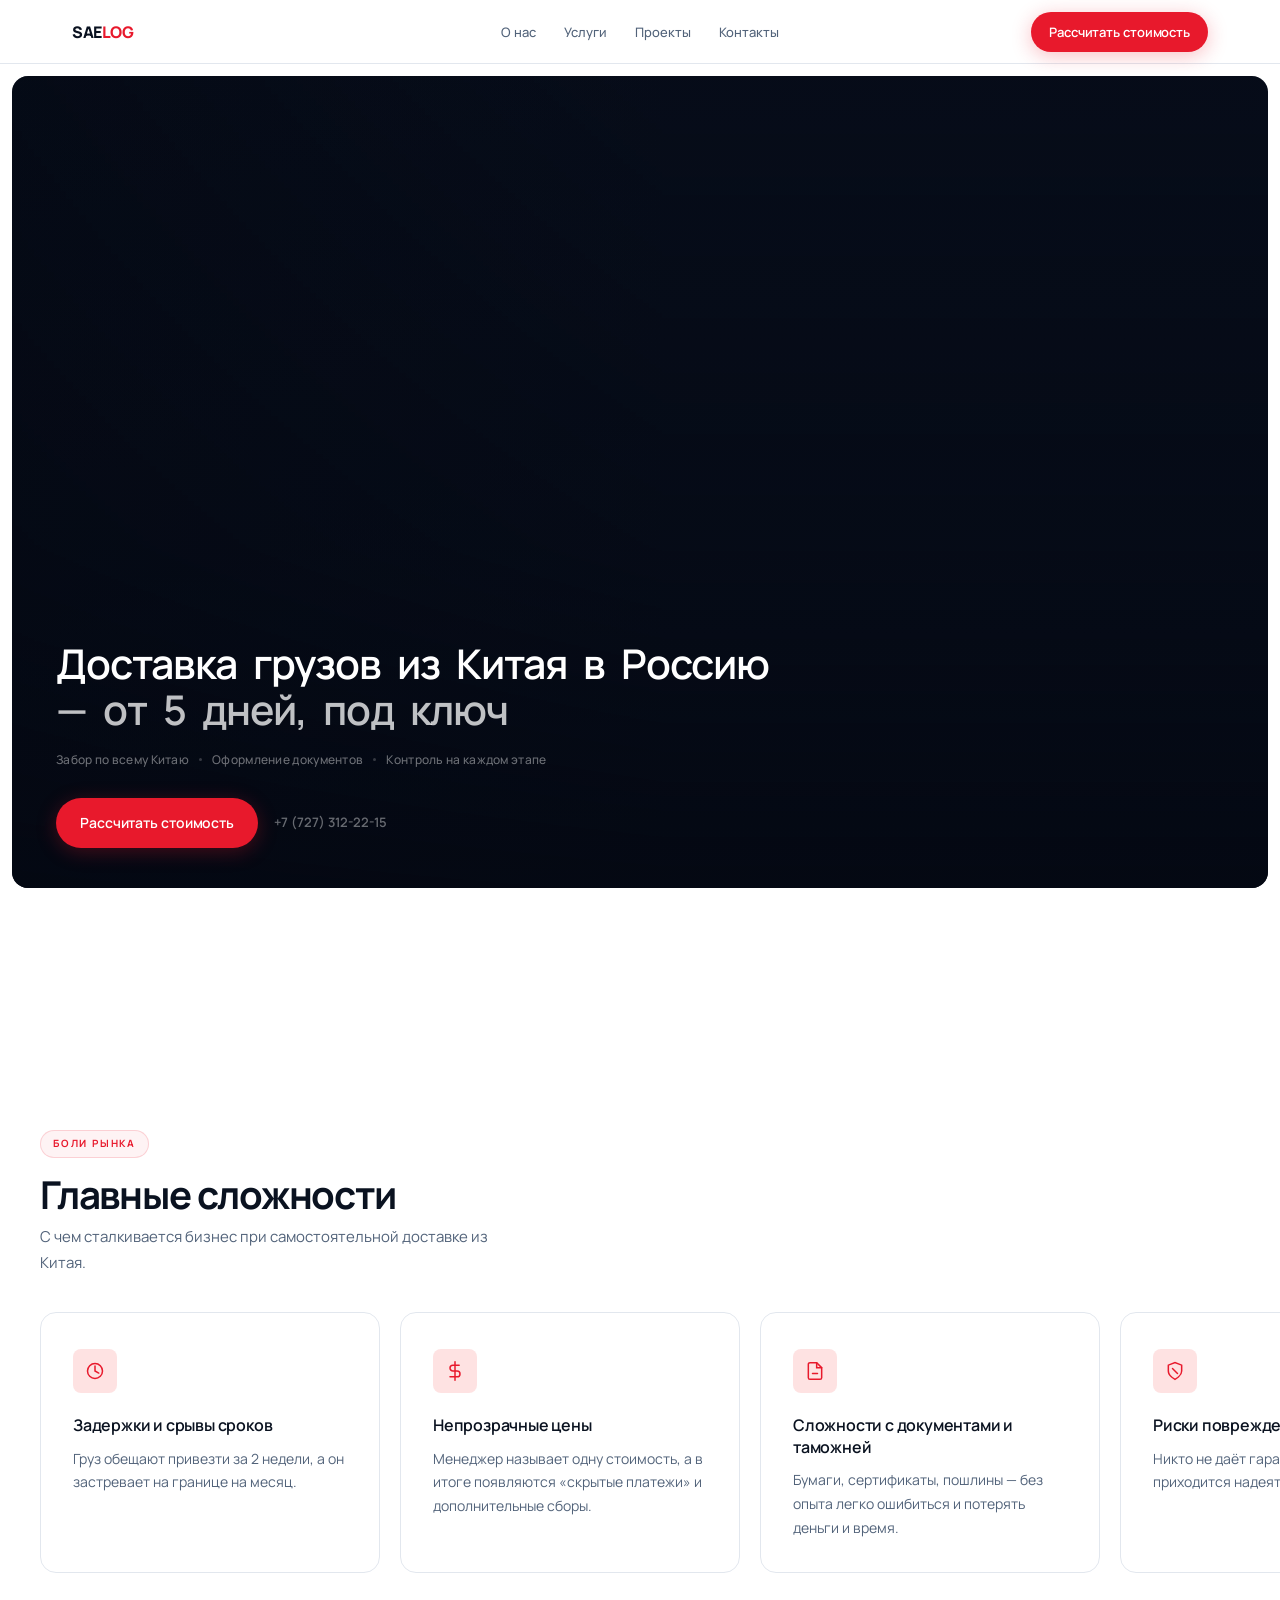
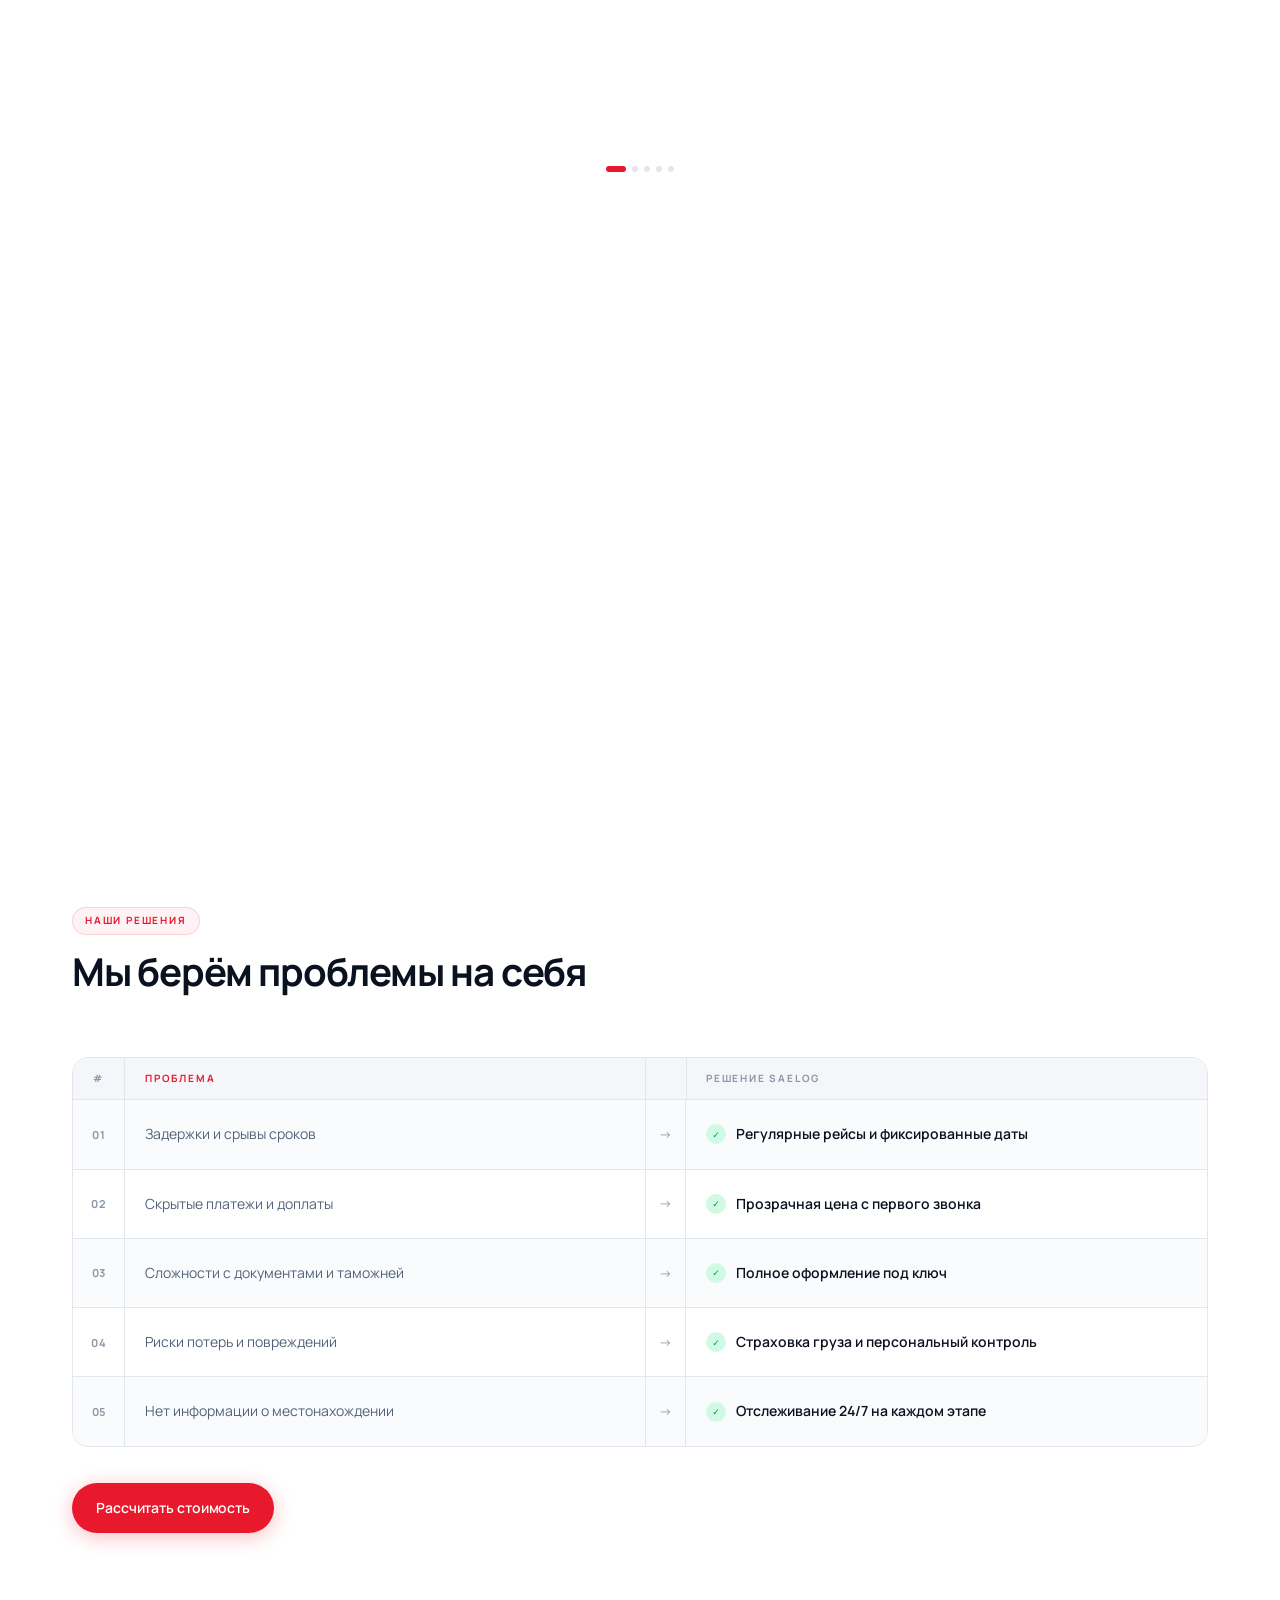
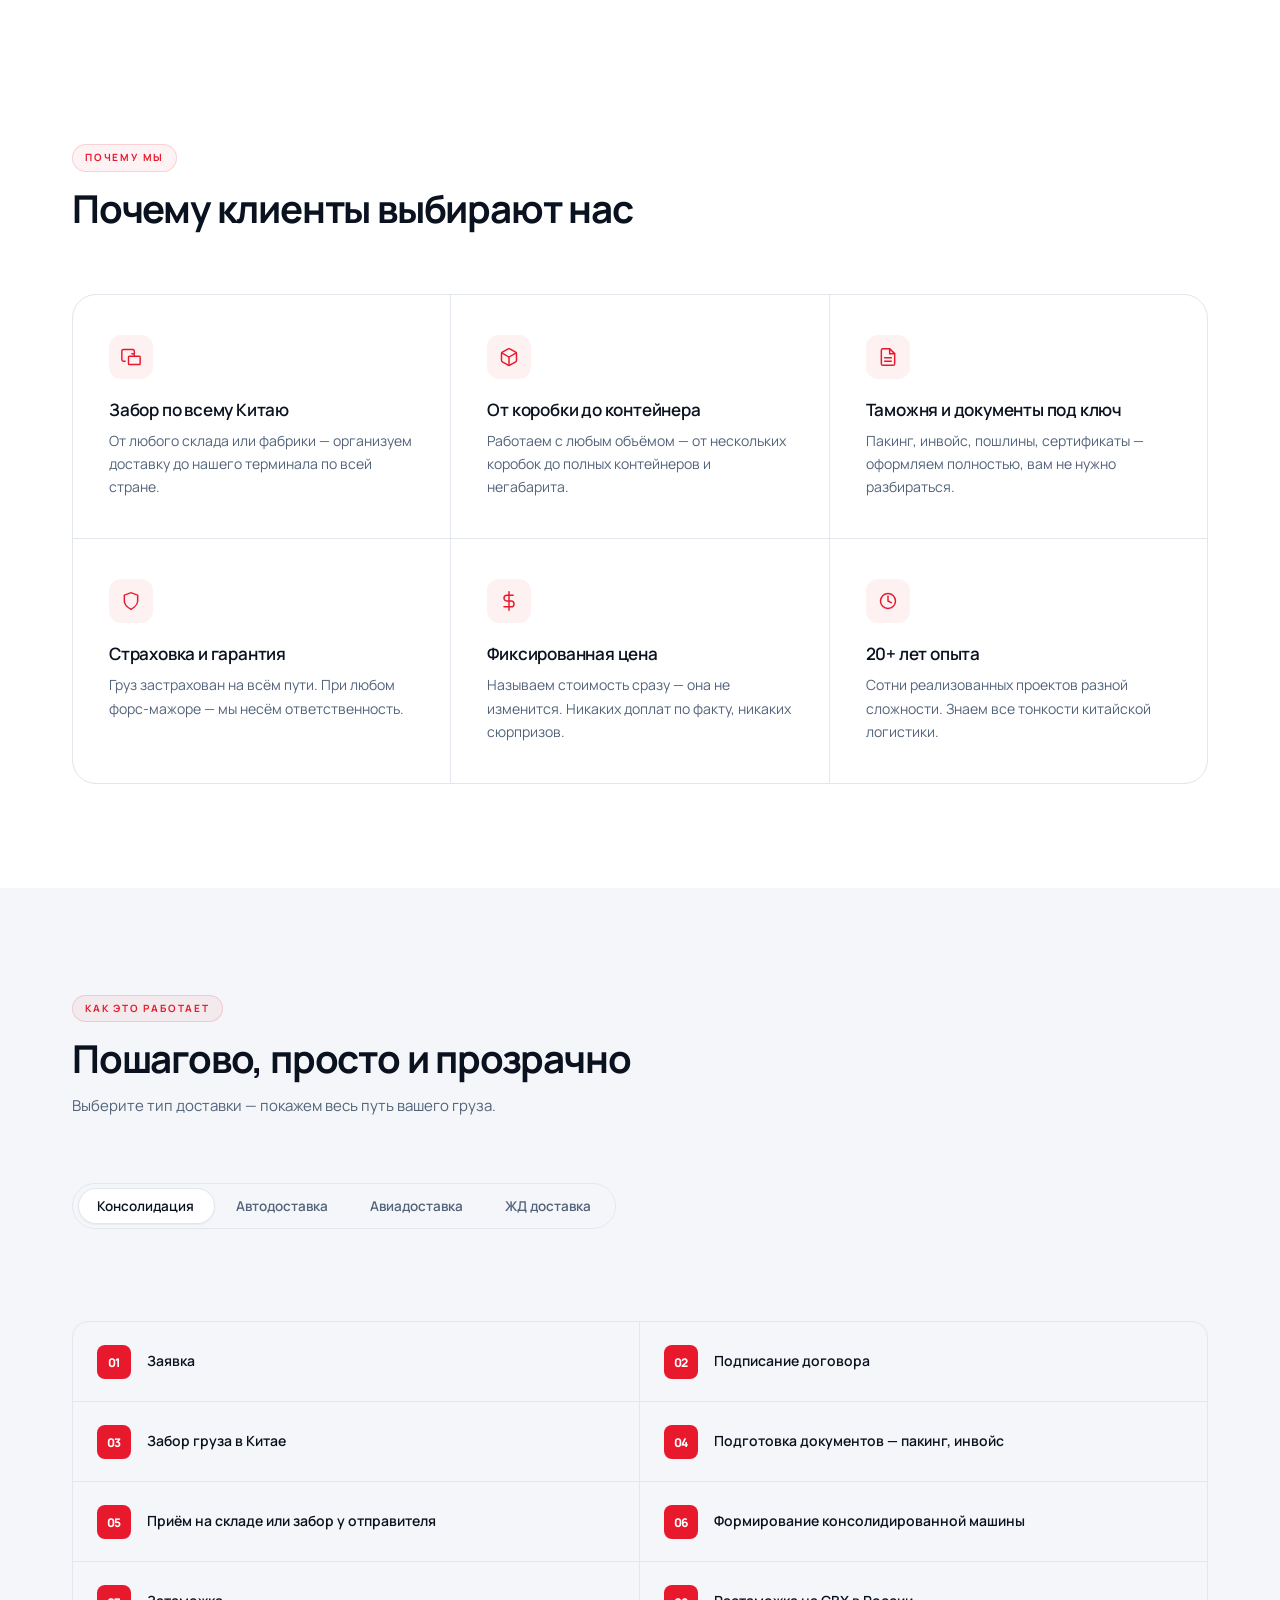
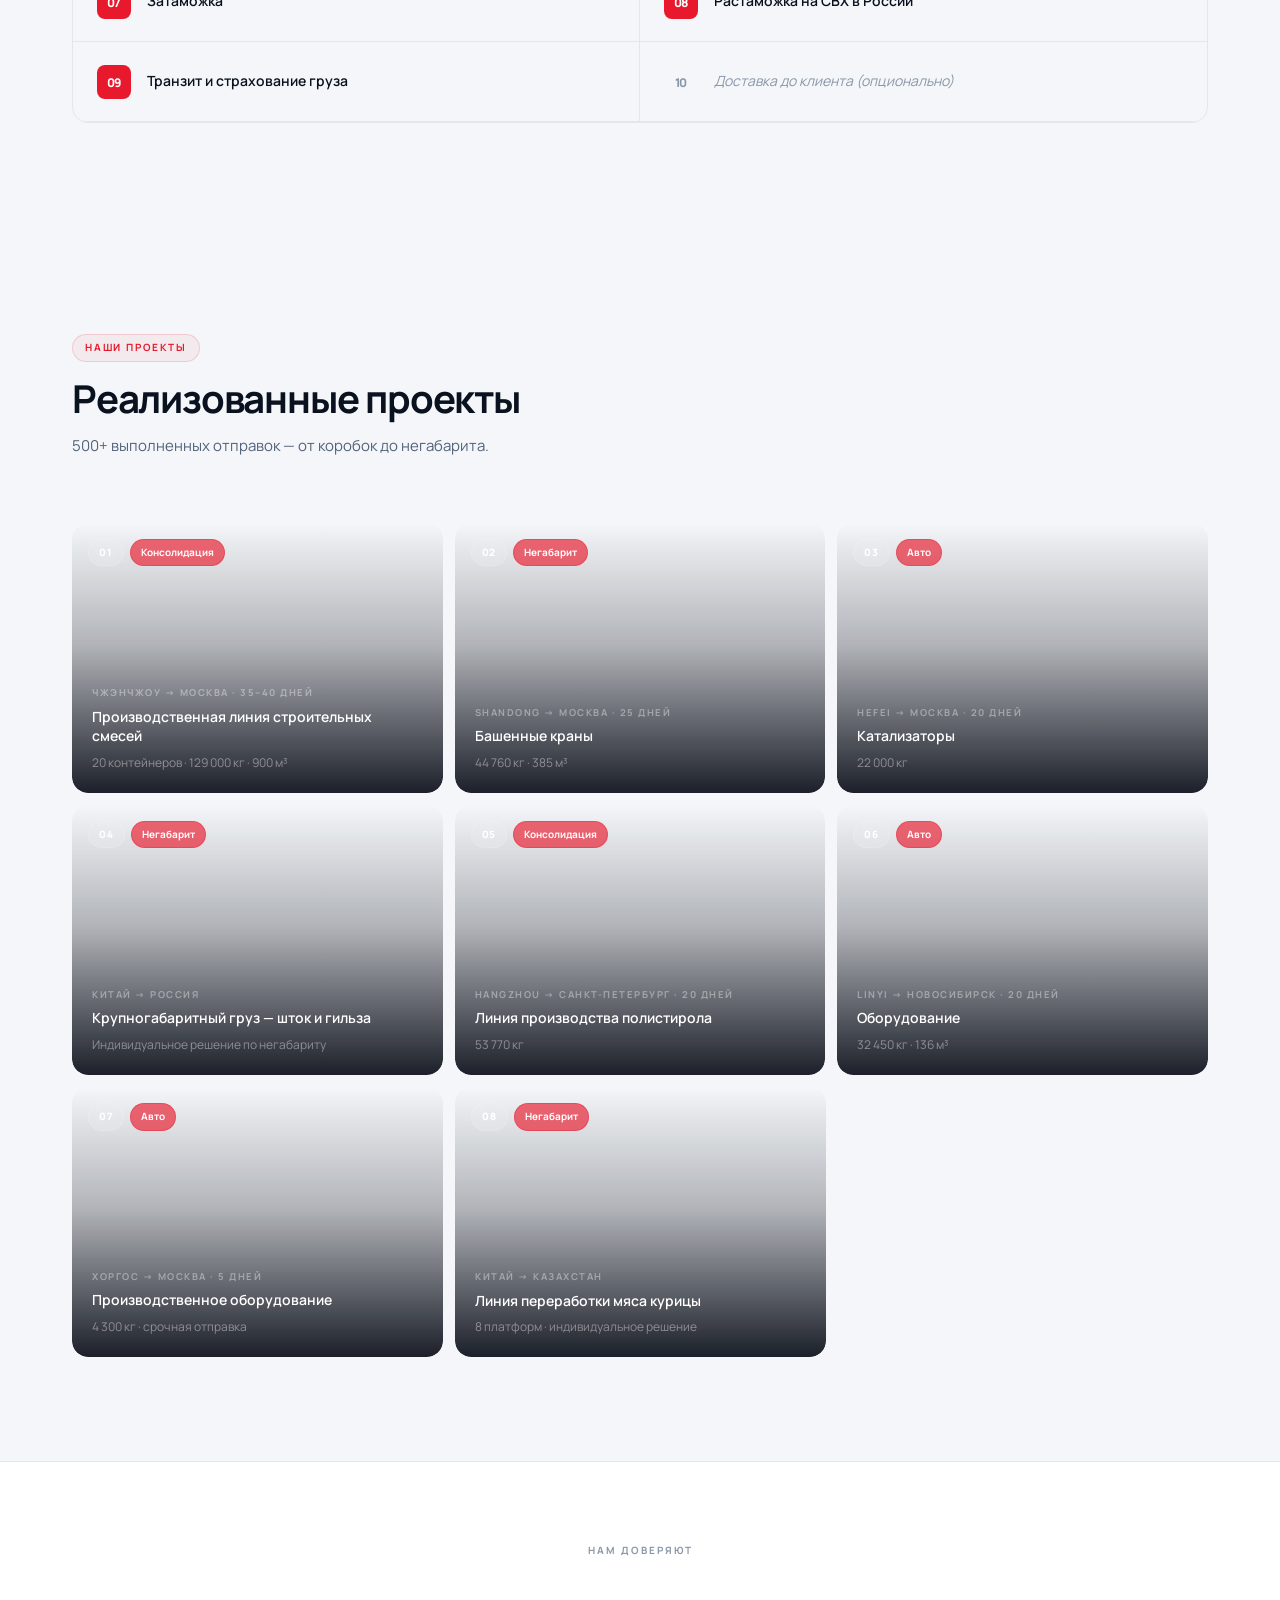
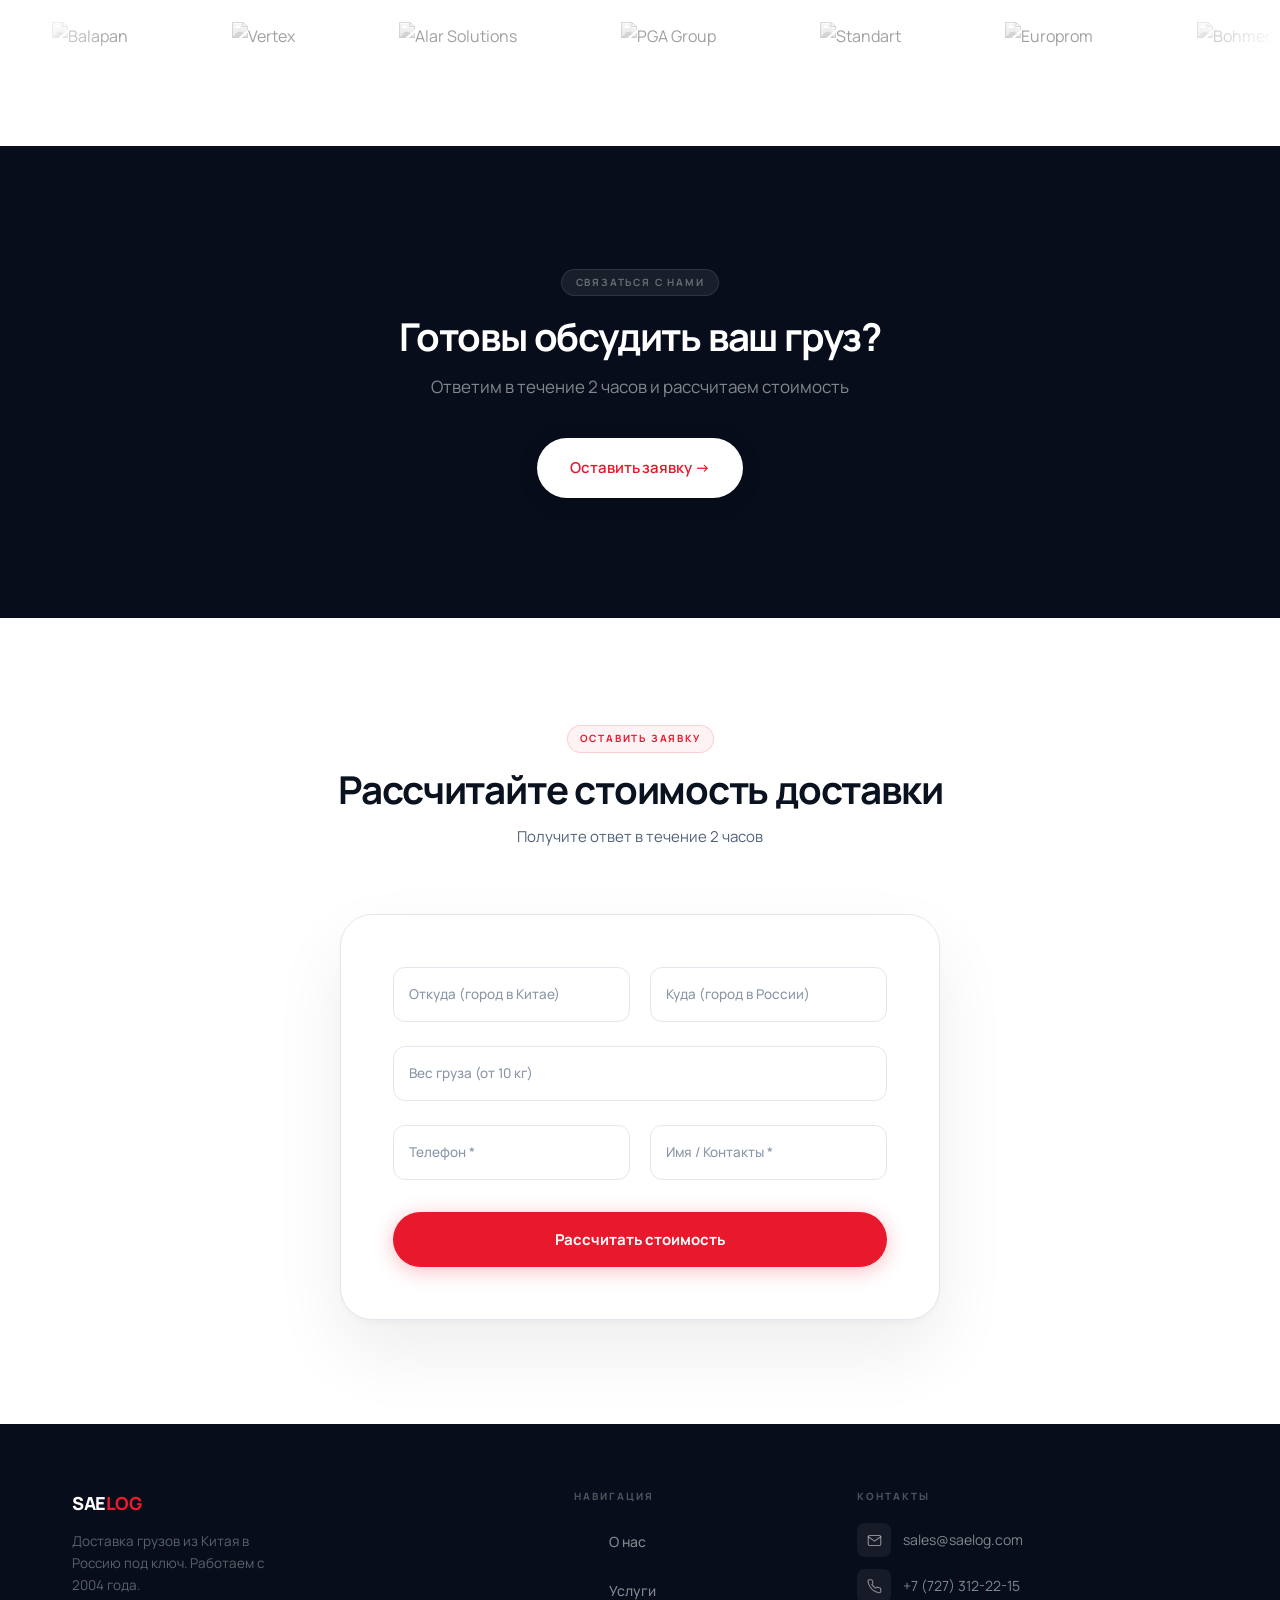
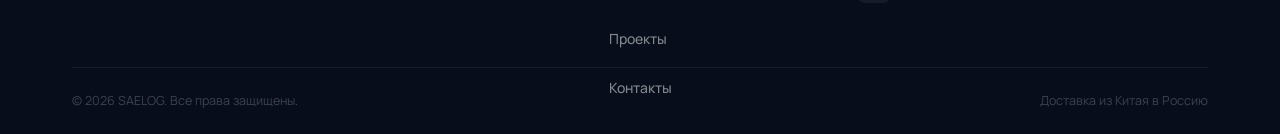
==== index.html @ 9328b0f6 "Initial deploy: Saelog Russia landing page Co-Authored-By: Claude Sonnet 4.6 <noreply@anthropic.com>" ====
<!DOCTYPE html>
<html lang="ru">
<head>
<meta charset="UTF-8">
<meta name="viewport" content="width=device-width, initial-scale=1.0">
<title>SAELOG — Доставка грузов из Китая в Россию</title>
<link rel="preconnect" href="https://fonts.googleapis.com">
<link rel="preconnect" href="https://fonts.gstatic.com" crossorigin>
<link href="https://fonts.googleapis.com/css2?family=Manrope:wght@400;500;600;700;800&display=swap" rel="stylesheet">
<style>
/* =============================================================
   TOKENS
   ============================================================= */
:root {
  --font: 'Manrope', -apple-system, system-ui, sans-serif;

  /* surfaces */
  --bg:        #ffffff;
  --bg-2:      #F4F6F9;
  --dark:      #070D1A;
  --dark-2:    #0C1628;

  /* text */
  --tx:        #0A1220;
  --tx-2:      #52637A;
  --tx-3:      #8A97A8;
  --tx-inv:    #ffffff;
  --tx-inv-2:  rgba(255,255,255,0.50);

  /* accent */
  --red:       #E8192C;
  --red-h:     #C5111F;
  --red-glow:  rgba(232,25,44,0.14);
  --red-sub:   rgba(232,25,44,0.06);

  /* borders */
  --line:      #E2E7EE;
  --line-dark: rgba(255,255,255,0.07);
  --line-red:  rgba(232,25,44,0.22);

  /* success */
  --green:     #12B76A;

  /* radii */
  --r-xs:  4px;
  --r-sm:  8px;
  --r-md:  12px;
  --r-lg:  16px;
  --r-xl:  24px;
  --r-2xl: 32px;
  --r-pill:999px;

  /* shadows */
  --sh-sm:  0 1px 2px rgba(0,0,0,0.05);
  --sh-md:  0 2px 8px rgba(0,0,0,0.06), 0 0 0 1px rgba(0,0,0,0.04);
  --sh-lg:  0 8px 32px rgba(0,0,0,0.08), 0 2px 8px rgba(0,0,0,0.04);
  --sh-red: 0 4px 20px rgba(232,25,44,0.28);
}

/* =============================================================
   RESET
   ============================================================= */
*,*::before,*::after{box-sizing:border-box;margin:0;padding:0}
html{scroll-behavior:smooth;-webkit-font-smoothing:antialiased}
body{font-family:var(--font);font-size:16px;line-height:1.75;color:var(--tx);background:var(--bg);overflow-x:hidden}
a{color:inherit;text-decoration:none}
ul{list-style:none}
button{cursor:pointer;border:none;background:none;font-family:inherit}
svg{display:block;flex-shrink:0}

/* =============================================================
   UTILITIES
   ============================================================= */
.container{max-width:1200px;margin:0 auto;padding:0 32px}
section{padding:104px 0}

.label{
  display:inline-flex;align-items:center;
  padding:4px 12px;
  border-radius:var(--r-pill);
  border:1px solid rgba(232,25,44,.16);
  background:rgba(232,25,44,.05);
  font-size:10px;font-weight:700;letter-spacing:1.8px;text-transform:uppercase;
  color:var(--red);margin-bottom:16px;
}

.sec-head{margin-bottom:64px}
.sec-head h2{margin-bottom:14px}
.sec-head p{font-size:15px;color:var(--tx-2);max-width:520px;line-height:1.65}
.sec-head.center{text-align:center}
.sec-head.center p{margin:0 auto}

/* =============================================================
   TYPOGRAPHY
   ============================================================= */
h1,h2,h3,h4{font-family:var(--font);line-height:1.1;color:var(--tx)}
h1{font-size:clamp(36px,5vw,68px);font-weight:800;letter-spacing:-2.5px;line-height:1.02}
h2{font-size:clamp(24px,3vw,42px);font-weight:700;letter-spacing:-1.2px}
h3{font-size:18px;font-weight:600;letter-spacing:-0.2px;line-height:1.3}

/* =============================================================
   BUTTONS
   ============================================================= */
.btn{
  display:inline-flex;align-items:center;gap:8px;
  padding:13px 24px;border-radius:var(--r-pill);
  font-size:14px;font-weight:600;letter-spacing:-0.1px;
  transition:transform .22s ease,box-shadow .22s ease,background .22s ease;
  position:relative;overflow:hidden;white-space:nowrap;
}
.btn-red{
  background:var(--red);color:#fff;
  box-shadow:var(--sh-red);
}
.btn-red:hover{background:var(--red-h);transform:translateY(-2px);box-shadow:0 8px 28px rgba(232,25,44,0.42)}
.btn-red::after{
  content:'';position:absolute;inset:0;
  background:linear-gradient(90deg,transparent 0%,rgba(255,255,255,.18) 50%,transparent 100%);
  transform:translateX(-100%);
}
.btn-red:hover::after{animation:sheen .7s ease forwards}
@keyframes sheen{to{transform:translateX(100%)}}

.btn-ghost{
  background:transparent;color:var(--tx);
  border:1px solid var(--line);
}
.btn-ghost:hover{border-color:var(--tx);transform:translateY(-2px);box-shadow:var(--sh-sm)}

.btn-white{
  background:#fff;color:var(--red);
  box-shadow:0 4px 20px rgba(0,0,0,0.15);
  border:1px solid rgba(255,255,255,0.3);
}
.btn-white:hover{transform:translateY(-3px);box-shadow:0 10px 32px rgba(0,0,0,0.22)}

.btn-lg{padding:16px 32px;font-size:15px}

/* =============================================================
   SCROLL REVEAL
   ============================================================= */
.r{opacity:0;transform:translateY(28px);transition:opacity .6s cubic-bezier(.16,1,.3,1),transform .6s cubic-bezier(.16,1,.3,1)}
.r.in{opacity:1;transform:none}
@media(prefers-reduced-motion:reduce){
  .r{opacity:1;transform:none;transition:none}
  *{animation-duration:.01ms!important;transition-duration:.01ms!important}
}

/* =============================================================
   SCROLL PROGRESS
   ============================================================= */
#sp{position:fixed;top:0;left:0;height:2px;width:0;background:var(--red);z-index:9999;transition:width .08s linear}

/* =============================================================
   CURSOR SPOTLIGHT
   ============================================================= */
#cs{
  pointer-events:none;position:fixed;top:0;left:0;
  width:600px;height:600px;border-radius:50%;
  background:radial-gradient(circle,rgba(232,25,44,0.035) 0%,transparent 65%);
  transform:translate(-50%,-50%);z-index:0;
}

/* =============================================================
   HEADER
   ============================================================= */
header{
  position:fixed;top:0;left:0;right:0;z-index:100;
  height:64px;
  background:#fff;
  border-bottom:1px solid var(--line);
  transition:box-shadow .3s;
}
header.on{box-shadow:0 2px 20px rgba(0,0,0,.06)}
.h-inner{
  position:relative;
  display:flex;align-items:center;
  height:64px;
}
.logo{
  font-size:16px;font-weight:800;letter-spacing:-.4px;color:var(--tx);
  flex-shrink:0;
}
.logo em{color:var(--red);font-style:normal}

/* nav — absolutely centered between logo and CTA */
nav{
  position:absolute;left:50%;transform:translateX(-50%);
  display:flex;gap:2px;
}
nav a{
  padding:7px 13px;border-radius:var(--r-sm);
  font-size:13px;font-weight:500;color:var(--tx-2);
  transition:color .18s,background .18s;
  white-space:nowrap;
}
nav a:hover{color:var(--tx);background:var(--bg-2)}

.hbtn{display:flex;margin-left:auto;gap:8px;align-items:center}
/* smaller header button */
.hbtn .btn{padding:9px 18px;font-size:13px}

.ham{display:none;flex-direction:column;gap:5px;width:24px;cursor:pointer;z-index:200;margin-left:auto}
.ham span{height:1.5px;background:var(--tx);border-radius:2px;transition:transform .28s,opacity .28s}
.ham.open span:nth-child(1){transform:translateY(6.5px) rotate(45deg)}
.ham.open span:nth-child(2){opacity:0;transform:scaleX(0)}
.ham.open span:nth-child(3){transform:translateY(-6.5px) rotate(-45deg)}

/* mobile overlay */
.mob{
  display:none;position:fixed;inset:0;
  background:rgba(5,9,20,.97);
  backdrop-filter:blur(24px);-webkit-backdrop-filter:blur(24px);
  z-index:99;flex-direction:column;align-items:center;justify-content:center;gap:8px;
}
.mob.open{display:flex}
.mob a{
  font-size:26px;font-weight:800;letter-spacing:-0.5px;color:#fff;
  padding:10px 24px;border-radius:var(--r-md);
  opacity:0;transform:translateY(16px);
  transition:opacity .35s,transform .35s,color .18s,background .18s;
}
.mob.open a{opacity:1;transform:none}
.mob.open a:nth-child(1){transition-delay:.04s}
.mob.open a:nth-child(2){transition-delay:.08s}
.mob.open a:nth-child(3){transition-delay:.12s}
.mob.open a:nth-child(4){transition-delay:.16s}
.mob.open a:nth-child(5){transition-delay:.2s}
.mob a:hover{color:var(--red);background:var(--red-sub)}

/* =============================================================
   HERO — VIDEO IN ROUNDED CARD ON WHITE
   ============================================================= */
.hero{
  background:#fff;
  padding:64px 0 0;  /* top = header height, sides/bottom handled by hero-inner */
  height:100vh;
  display:flex;flex-direction:column;
}
/* wrapper — tiny white border around the card */
.hero-inner{
  flex:1;
  display:flex;flex-direction:column;
  max-width:100%;width:100%;
  padding:12px;
}
/* the rounded video card */
.hero-vid{
  flex:1;
  position:relative;
  border-radius:16px;
  overflow:hidden;
  min-height:500px;
  background:var(--dark);
}
.hero-vid video{
  position:absolute;inset:0;
  width:100%;height:100%;
  object-fit:cover;object-position:center;
}
/* overlay — gradient heavier at bottom so text is always readable */
.hero-vid::after{
  content:'';position:absolute;inset:0;z-index:1;
  background:
    linear-gradient(to top, rgba(4,8,18,.84) 0%, rgba(4,8,18,.38) 42%, rgba(4,8,18,.08) 100%),
    linear-gradient(to right, rgba(4,8,18,.40) 0%, transparent 52%);
}
/* text block — bottom-left inside the card */
.hero-text{
  position:absolute;
  bottom:0;left:0;right:0;
  z-index:2;
  padding:0 44px 40px;
}
.hero-h1{
  font-size:clamp(24px,3.2vw,50px);
  font-weight:600;
  color:#fff;
  letter-spacing:-1px;
  line-height:1.12;
  margin-bottom:16px;
}
.hero-h1 .h1-line{display:block}
.hero-h1 .h1-line:last-child{color:rgba(255,255,255,.75)}
.hero-h1 .word{display:inline-block;overflow:hidden;vertical-align:top;margin-right:.22em}
.hero-h1 .wi{display:inline-block;clip-path:inset(0 100% 0 0)}
/* three inline points */
.hero-pts{
  display:flex;align-items:center;flex-wrap:wrap;
  gap:0;margin-bottom:28px;
}
.hero-pts span{
  font-size:12px;font-weight:500;
  color:rgba(255,255,255,.42);letter-spacing:.3px;
}
.hpt-sep{
  display:inline-block;width:3px;height:3px;border-radius:50%;
  background:rgba(255,255,255,.2);margin:0 10px;flex-shrink:0;
}
.hero-actions{display:flex;align-items:center;gap:16px;flex-wrap:wrap}
.hero-tel{
  font-size:13px;font-weight:600;
  color:rgba(255,255,255,.4);
  transition:color .2s;
}
.hero-tel:hover{color:rgba(255,255,255,.8)}


/* =============================================================
   PAIN POINTS  — horizontal sticky carousel
   ============================================================= */
.pain-outer{position:relative}
.pain-sticky{
  position:sticky;top:0;height:100vh;
  overflow:hidden;
  display:flex;flex-direction:column;justify-content:center;
  background:var(--bg);
}
.pain-head{
  width:100%;
  padding:0 max(32px,calc((100vw - 1200px)/2));
  margin-bottom:36px;flex-shrink:0;
}
.pain-head h2{margin-bottom:8px}
.pain-head p{font-size:15px;color:var(--tx-2);max-width:460px}
.pain-track{
  display:flex;gap:20px;
  padding:0 max(32px,calc((100vw - 1200px)/2));
  will-change:transform;
  flex-shrink:0;
}
.pain-card{
  flex-shrink:0;width:340px;
  padding:36px 32px 32px;
  border-radius:var(--r-lg);
  border:1px solid var(--line);
  background:var(--bg);
  display:flex;flex-direction:column;
  transition:border-color .25s,background .25s;
}
.pain-card:hover{border-color:rgba(232,25,44,.22);background:#FFFBFB}
.pain-icon{
  width:44px;height:44px;
  border-radius:var(--r-sm);
  background:#FEE2E2;color:var(--red);
  display:flex;align-items:center;justify-content:center;
  margin-bottom:22px;flex-shrink:0;
}
.pain-card h3{font-size:16px;font-weight:600;margin-bottom:10px;line-height:1.35;color:var(--tx)}
.pain-card p{font-size:14px;color:var(--tx-2);line-height:1.7;flex:1}
/* scroll progress dots */
.pain-dots{
  display:flex;gap:6px;justify-content:center;
  position:absolute;bottom:28px;left:50%;transform:translateX(-50%);
}
.pain-dot{
  width:6px;height:6px;border-radius:50%;
  background:var(--line);transition:background .25s,width .25s;
}
.pain-dot.on{width:20px;border-radius:3px;background:var(--red)}

/* =============================================================
   SOLUTIONS
   ============================================================= */
.sol-intro{display:flex;align-items:flex-end;justify-content:space-between;gap:32px;margin-bottom:48px;flex-wrap:wrap}

.sol-sub{font-size:10px;font-weight:700;text-transform:uppercase;letter-spacing:1.8px;color:var(--red);margin-bottom:14px}
.sol-intro h2{margin-bottom:0}
.sol-intro p{font-size:15px;color:var(--tx-2);max-width:360px;line-height:1.65}

/* table */
.sol-table{
  border:1px solid var(--line);border-radius:var(--r-lg);overflow:hidden;
}
.sol-thead{
  display:grid;grid-template-columns:52px 1fr 40px 1fr;
  background:var(--bg-2);
  border-bottom:1px solid var(--line);
}
.sol-thead span{
  padding:12px 20px;font-size:10px;font-weight:700;
  text-transform:uppercase;letter-spacing:1.8px;color:var(--tx-3);
}
.sol-thead .sh-num{border-right:1px solid var(--line);text-align:center;padding:12px 0}
.sol-thead .sh-prob{border-right:1px solid var(--line);color:var(--red)}
.sol-thead .sh-arr{border-right:1px solid var(--line)}
.sol-trow{
  display:grid;grid-template-columns:52px 1fr 40px 1fr;
  border-bottom:1px solid var(--line);
  transition:background .18s;
}
.sol-trow:last-child{border-bottom:none}
.sol-trow:nth-child(even){background:#FAFBFC}
.sol-trow:hover{background:var(--bg-2)}
.sol-tnum{
  display:flex;align-items:center;justify-content:center;
  font-size:11px;font-weight:700;color:var(--tx-3);letter-spacing:.5px;
  border-right:1px solid var(--line);padding:24px 0;
}
.sol-tprob{
  padding:24px 20px;font-size:14px;color:var(--tx-2);line-height:1.45;
  display:flex;align-items:center;border-right:1px solid var(--line);
}
.sol-tarr{
  display:flex;align-items:center;justify-content:center;
  color:var(--tx-3);font-size:13px;
  border-right:1px solid var(--line);
}
.sol-tans{
  padding:24px 20px;font-size:14px;font-weight:600;color:var(--tx);
  line-height:1.45;display:flex;align-items:center;gap:10px;
}
.sol-check{
  width:20px;height:20px;flex-shrink:0;border-radius:50%;
  background:#D1FAE5;color:#059669;
  display:flex;align-items:center;justify-content:center;
  font-size:9px;font-weight:800;
}

/* =============================================================
   LOADER
   ============================================================= */
#loader{
  position:fixed;inset:0;z-index:99999;
  background:var(--dark);
  display:flex;flex-direction:column;align-items:center;justify-content:center;
  gap:28px;
}
#loader.ld-out{
  animation:ld-exit .55s cubic-bezier(.4,0,1,1) forwards;
  pointer-events:none;
}
@keyframes ld-exit{to{opacity:0}}
.ld-logo{
  font-size:32px;font-weight:800;letter-spacing:-1px;color:#fff;
  opacity:0;animation:ld-fade-in .6s .1s cubic-bezier(.16,1,.3,1) forwards;
}
.ld-logo em{color:var(--red);font-style:normal}
@keyframes ld-fade-in{from{opacity:0;transform:translateY(8px)}to{opacity:1;transform:none}}
.ld-bar-outer{width:120px;height:1.5px;background:rgba(255,255,255,.08);border-radius:99px}
.ld-bar-inner{height:100%;background:var(--red);border-radius:99px;width:0;animation:ld-prog 2s cubic-bezier(.2,.8,.4,1) forwards}
@keyframes ld-prog{to{width:100%}}

/* =============================================================
   WHY US CARDS
   ============================================================= */
.feat-grid{display:grid;grid-template-columns:repeat(3,1fr);gap:1px;background:var(--line);border:1px solid var(--line);border-radius:var(--r-xl);overflow:hidden}
.feat-card{
  background:var(--bg);padding:40px 36px;
  transition:background .25s;
  position:relative;overflow:hidden;
}
.feat-card::after{
  content:'';position:absolute;top:0;left:0;right:0;
  height:2px;background:var(--red);
  transform:scaleX(0);transform-origin:left;
  transition:transform .3s cubic-bezier(.16,1,.3,1);
}
.feat-card:hover{background:var(--bg-2)}
.feat-card:hover::after{transform:scaleX(1)}
.ficon{
  width:44px;height:44px;border-radius:var(--r-md);
  background:var(--red-sub);color:var(--red);
  display:flex;align-items:center;justify-content:center;
  margin-bottom:20px;
  transition:background .25s,transform .25s;
}
.feat-card:hover .ficon{background:var(--red-glow);transform:scale(1.06)}
.feat-card h3{font-size:17px;margin-bottom:8px;line-height:1.3}
.feat-card p{font-size:14px;color:var(--tx-2);line-height:1.65}

/* =============================================================
   HOW IT WORKS
   ============================================================= */
.tabs-wrap{display:inline-flex;background:var(--bg-2);border:1px solid var(--line);border-radius:var(--r-pill);padding:4px;position:relative;gap:2px;margin-bottom:52px;flex-wrap:wrap}
.tab-pill{position:absolute;top:4px;height:calc(100% - 8px);background:#fff;border:1px solid var(--line);border-radius:var(--r-pill);box-shadow:var(--sh-sm);transition:left .32s cubic-bezier(.34,1.56,.64,1),width .32s cubic-bezier(.34,1.56,.64,1);z-index:0;pointer-events:none}
.tb{position:relative;z-index:1;padding:9px 20px;border-radius:var(--r-pill);font-size:13.5px;font-weight:600;color:var(--tx-2);transition:color .25s;white-space:nowrap}
.tb.on{color:var(--tx)}

.tab-pane{display:none;opacity:0;transform:translateY(6px);transition:opacity .28s,transform .28s}
.tab-pane.on{display:block;opacity:1;transform:none}

/* =============================================================
   STEPS GRID (how it works)
   ============================================================= */
.steps-grid{
  display:grid;grid-template-columns:repeat(2,1fr);
  border:1px solid var(--line);border-radius:var(--r-lg);overflow:hidden;
}
.step{
  display:flex;align-items:flex-start;gap:16px;
  padding:22px 24px;
  border-bottom:1px solid var(--line);
  transition:background .18s;
}
.steps-grid .step:nth-child(odd){border-right:1px solid var(--line)}
.step:hover{background:var(--bg-2)}
.step-badge{
  width:34px;height:34px;flex-shrink:0;border-radius:var(--r-sm);
  background:var(--red);color:#fff;
  display:flex;align-items:center;justify-content:center;
  font-size:12px;font-weight:800;letter-spacing:-.3px;margin-top:1px;
}
.step.opt .step-badge{background:var(--bg-2);color:var(--tx-3)}
.step-title{font-size:14px;font-weight:600;color:var(--tx);line-height:1.4;padding-top:7px}
.step.opt .step-title{color:var(--tx-3);font-style:italic;font-weight:400}

/* =============================================================
   PROJECTS
   ============================================================= */
.proj-grid{display:grid;grid-template-columns:repeat(3,1fr);gap:12px}
.proj-card{
  border-radius:var(--r-lg);overflow:hidden;
  transition:transform .35s cubic-bezier(.34,1.56,.64,1),box-shadow .35s;
}
.proj-card:hover{transform:translateY(-5px);box-shadow:0 24px 52px rgba(0,0,0,.16),0 4px 12px rgba(0,0,0,.08)}
.proj-img{
  height:270px;
  background-size:cover;background-position:center;
  display:flex;flex-direction:column;justify-content:flex-end;
  position:relative;
}
.proj-img::after{
  content:'';position:absolute;inset:0;border-radius:var(--r-lg);
  background:linear-gradient(to top,rgba(4,8,18,.9) 0%,rgba(4,8,18,.28) 55%,transparent 100%);
}
.proj-badges{
  position:absolute;top:16px;left:16px;z-index:1;
  display:flex;gap:6px;align-items:center;
}
.proj-n{
  padding:4px 10px;
  background:rgba(255,255,255,.1);backdrop-filter:blur(8px);-webkit-backdrop-filter:blur(8px);
  border:1px solid rgba(255,255,255,.14);border-radius:var(--r-pill);
  font-size:10px;font-weight:800;color:#fff;letter-spacing:.8px;
}
.proj-tag{
  padding:4px 10px;
  background:rgba(232,25,44,.65);backdrop-filter:blur(8px);-webkit-backdrop-filter:blur(8px);
  border:1px solid rgba(232,25,44,.3);border-radius:var(--r-pill);
  font-size:10px;font-weight:700;color:#fff;
}
.proj-body{
  position:relative;z-index:1;
  padding:0 20px 20px;
}
.proj-cat{
  font-size:9.5px;font-weight:700;text-transform:uppercase;letter-spacing:1.5px;
  color:rgba(255,255,255,.38);margin-bottom:5px;
}
.proj-title{
  font-size:14px;font-weight:600;color:#fff;line-height:1.4;margin-bottom:8px;
}
.proj-meta{
  font-size:12px;color:rgba(255,255,255,.42);line-height:1.55;
}

/* =============================================================
   PARTNERS CAROUSEL
   ============================================================= */
.partners-sec{padding:72px 0;border-top:1px solid var(--line);overflow:hidden}
.partners-label{text-align:center;margin-bottom:40px}
.partners-label span{
  font-size:10px;font-weight:700;letter-spacing:2px;text-transform:uppercase;
  color:var(--tx-3);
}
.marquee-wrap{position:relative;overflow:hidden}
.marquee-wrap::before,.marquee-wrap::after{
  content:'';position:absolute;top:0;bottom:0;width:120px;z-index:2;pointer-events:none;
}
.marquee-wrap::before{left:0;background:linear-gradient(to right,var(--bg),transparent)}
.marquee-wrap::after{right:0;background:linear-gradient(to left,var(--bg),transparent)}
.marquee-track{
  display:flex;gap:0;
  animation:marquee-run 28s linear infinite;
  width:max-content;
}
.marquee-track:hover{animation-play-state:paused}
@keyframes marquee-run{0%{transform:translateX(0)}100%{transform:translateX(-50%)}}
.partner-item{
  display:flex;align-items:center;justify-content:center;
  padding:0 52px;height:72px;flex-shrink:0;
}
.partner-item img{
  height:32px;width:auto;object-fit:contain;
  filter:grayscale(1) opacity(.4);
  transition:filter .3s;
}
.partner-item img:hover{filter:grayscale(0) opacity(1)}

/* =============================================================
   CTA BANNER
   ============================================================= */
.cta-sec{
  background:var(--dark);
  padding:120px 0;position:relative;overflow:hidden;
}
.cta-vid{
  position:absolute;inset:0;z-index:0;
  pointer-events:none;
}
.cta-vid video{width:100%;height:100%;object-fit:cover;opacity:.18}
.cta-vid::after{
  content:'';position:absolute;inset:0;
  background:linear-gradient(to bottom,rgba(7,13,26,.6) 0%,rgba(7,13,26,.5) 100%);
}
.cta-blob{display:none}
.cta-inner{text-align:center;position:relative;z-index:1}
.cta-sec h2{color:#fff;margin-bottom:14px}
.cta-sec p{font-size:17px;color:rgba(255,255,255,.5);margin-bottom:36px}

/* =============================================================
   FORM
   ============================================================= */
.form-card{
  max-width:600px;margin:0 auto;
  background:var(--bg);border:1px solid var(--line);border-radius:var(--r-2xl);
  box-shadow:0 4px 6px rgba(0,0,0,0.03), 0 32px 72px rgba(0,0,0,0.07);
  padding:52px;
}
.frow{display:grid;grid-template-columns:1fr 1fr;gap:20px}
.fg{position:relative;margin-bottom:24px}
.fg:last-of-type{margin-bottom:0}
.fl{
  position:absolute;left:16px;top:16px;
  font-size:13.5px;color:var(--tx-3);font-weight:500;
  pointer-events:none;
  transition:top .2s,font-size .2s,color .2s,left .2s;
}
.fi{
  width:100%;padding:15px 16px;padding-top:24px;padding-bottom:8px;
  border:1px solid var(--line);border-radius:var(--r-md);
  font-size:15px;font-family:var(--font);color:var(--tx);
  background:var(--bg);outline:none;
  transition:border-color .2s,box-shadow .2s;
}
.fi:focus{border-color:var(--tx);box-shadow:0 0 0 3px rgba(10,18,32,.06)}
.fi.has,.fi:focus{padding-top:24px;padding-bottom:8px}
.fi.has+.fl,.fi:focus+.fl{top:8px;font-size:10.5px;letter-spacing:.5px;font-weight:700;color:var(--red)}
.fi.err{border-color:var(--red)}
.fi.err:focus{box-shadow:0 0 0 3px var(--red-glow)}
.fi.shake{animation:shake .38s}
@keyframes shake{0%,100%{transform:translateX(0)}25%{transform:translateX(-7px)}75%{transform:translateX(7px)}}

.fsub{
  width:100%;margin-top:8px;padding:17px;
  background:var(--red);color:#fff;
  font-size:15px;font-weight:700;letter-spacing:-.1px;
  border-radius:var(--r-pill);border:none;font-family:var(--font);
  cursor:pointer;
  box-shadow:var(--sh-red);
  transition:background .22s,transform .22s,box-shadow .22s;
  position:relative;overflow:hidden;
}
.fsub:hover{background:var(--red-h);transform:translateY(-2px);box-shadow:0 8px 28px rgba(232,25,44,.42)}
.fsub::after{content:'';position:absolute;inset:0;background:linear-gradient(90deg,transparent,rgba(255,255,255,.15),transparent);transform:translateX(-100%)}
.fsub:hover::after{animation:sheen .7s ease forwards}

.form-ok{display:none;text-align:center;padding:20px 0}
.form-ok.show{display:block}
.ok-svg{width:64px;height:64px;margin:0 auto 20px}
.ok-svg circle{stroke:var(--green);stroke-dasharray:166;stroke-dashoffset:166;animation:dc .55s ease forwards}
.ok-svg path{stroke:var(--green);stroke-dasharray:48;stroke-dashoffset:48;animation:dp .38s ease .45s forwards}
@keyframes dc{to{stroke-dashoffset:0}}
@keyframes dp{to{stroke-dashoffset:0}}
.ok-title{font-size:22px;font-weight:800;letter-spacing:-.5px;color:var(--tx);margin-bottom:8px}
.ok-text{font-size:15px;color:var(--tx-2)}

/* =============================================================
   FOOTER
   ============================================================= */
footer{background:var(--dark);padding:64px 0 0}
.ft-grid{display:grid;grid-template-columns:2fr 1fr 1.6fr;gap:64px;padding-bottom:52px}
.ft-logo{font-size:18px;font-weight:900;letter-spacing:-.5px;color:#fff;margin-bottom:12px}
.ft-logo em{color:var(--red);font-style:normal}
.ft-tag{font-size:13.5px;color:rgba(255,255,255,.35);line-height:1.6;max-width:220px}
.ft-ht{font-size:10px;font-weight:800;text-transform:uppercase;letter-spacing:2px;color:rgba(255,255,255,.28);margin-bottom:18px}
.ft-nav{display:flex;flex-direction:column;gap:10px}
.ft-nav a{font-size:14px;color:rgba(255,255,255,.5);transition:color .18s}
.ft-nav a:hover{color:#fff}
.ft-ci{
  display:flex;align-items:center;gap:12px;
  font-size:14px;color:rgba(255,255,255,.5);
  margin-bottom:12px;transition:color .18s;
}
.ft-ci:hover{color:#fff}
.ft-ci-icon{
  width:34px;height:34px;border-radius:var(--r-sm);
  background:rgba(255,255,255,.06);
  display:flex;align-items:center;justify-content:center;
  flex-shrink:0;
}
.ft-bot{
  border-top:1px solid rgba(255,255,255,.06);
  padding:22px 0;
  display:flex;align-items:center;justify-content:space-between;
}
.ft-bot span{font-size:12.5px;color:rgba(255,255,255,.22)}

/* =============================================================
   PROJECT MODAL
   ============================================================= */
.pmodal{
  display:none;position:fixed;inset:0;z-index:10000;
  align-items:center;justify-content:center;padding:20px;
}
.pmodal.open{display:flex}
.pmodal-ov{
  position:absolute;inset:0;
  background:rgba(4,8,18,.82);
  backdrop-filter:blur(8px);-webkit-backdrop-filter:blur(8px);
  cursor:pointer;
}
.pmodal-box{
  position:relative;z-index:1;
  background:#fff;border-radius:20px;overflow:hidden;
  width:100%;max-width:860px;
  max-height:calc(100vh - 40px);
  display:flex;flex-direction:column;
  box-shadow:0 40px 100px rgba(0,0,0,.45);
  animation:pm-in .3s cubic-bezier(.16,1,.3,1);
}
@keyframes pm-in{from{opacity:0;transform:scale(.96) translateY(12px)}}
.pmodal-close{
  position:absolute;top:14px;right:14px;z-index:10;
  width:34px;height:34px;border-radius:50%;border:none;
  background:rgba(255,255,255,.9);backdrop-filter:blur(8px);
  box-shadow:0 2px 8px rgba(0,0,0,.12);
  display:flex;align-items:center;justify-content:center;
  cursor:pointer;font-size:15px;color:var(--tx);
  transition:transform .15s,background .15s;
}
.pmodal-close:hover{transform:scale(1.08);background:#fff}
.pmodal-gal{position:relative;flex-shrink:0;background:var(--dark)}
.pmodal-main{
  width:100%;height:420px;object-fit:cover;display:block;
  transition:opacity .2s;
}
.pmodal-main.fading{opacity:0}
.pgal-btn{
  position:absolute;top:50%;transform:translateY(-50%);
  width:38px;height:38px;border-radius:50%;border:none;
  background:rgba(255,255,255,.88);backdrop-filter:blur(8px);
  box-shadow:0 2px 8px rgba(0,0,0,.16);
  display:flex;align-items:center;justify-content:center;
  cursor:pointer;font-size:13px;color:var(--tx);
  transition:background .15s,transform .15s;
}
.pgal-btn:hover{background:#fff;transform:translateY(-50%) scale(1.06)}
.pgal-prev{left:14px}
.pgal-next{right:14px}
.pmodal-thumbs{
  display:flex;gap:8px;padding:10px 16px;
  background:rgba(0,0,0,.35);backdrop-filter:blur(6px);
  overflow-x:auto;position:absolute;bottom:0;left:0;right:0;
}
.pmodal-thumbs:empty{display:none}
.pmodal-thumb{
  flex-shrink:0;width:64px;height:48px;
  border-radius:6px;overflow:hidden;cursor:pointer;
  border:2px solid transparent;opacity:.6;
  transition:opacity .2s,border-color .2s;
}
.pmodal-thumb.on{border-color:var(--red);opacity:1}
.pmodal-thumb img{width:100%;height:100%;object-fit:cover}
.pmodal-info{padding:28px 32px;overflow-y:auto}
.pmodal-itag{
  display:inline-flex;padding:3px 11px;
  border-radius:var(--r-pill);
  border:1px solid rgba(232,25,44,.16);
  background:rgba(232,25,44,.05);
  font-size:10px;font-weight:700;letter-spacing:1.8px;text-transform:uppercase;
  color:var(--red);margin-bottom:12px;
}
.pmodal-info h3{font-size:19px;font-weight:700;letter-spacing:-.4px;margin-bottom:16px;line-height:1.3}
.pmodal-chips{display:flex;flex-wrap:wrap;gap:8px}
.pmodal-chip{
  padding:6px 14px;background:var(--bg-2);
  border:1px solid var(--line);border-radius:var(--r-pill);
  font-size:13px;color:var(--tx-2);
}

/* =============================================================
   RESPONSIVE
   ============================================================= */
@media(max-width:1024px){
  .feat-grid{grid-template-columns:repeat(2,1fr)}
  .proj-grid{grid-template-columns:repeat(2,1fr)}
  .ft-grid{grid-template-columns:1fr 1fr}
  .ft-grid>:first-child{grid-column:1/-1}
}
@media(max-width:640px){
  /* sol table → stacked */
  .sol-thead{display:none}
  .sol-trow{display:flex;flex-direction:column;gap:0;padding:0}
  .sol-tnum{display:none}
  .sol-tprob{border-right:none;border-bottom:none;padding:14px 16px 6px;font-size:13px;color:var(--tx-3);line-height:1.4}
  .sol-tarr{display:none}
  .sol-tans{padding:0 16px 14px;border-left:3px solid var(--green, #12B76A)}
  /* steps grid → 1 col */
  .steps-grid{grid-template-columns:1fr}
  .steps-grid .step:nth-child(odd){border-right:none}
}
@media(max-width:768px){
  section{padding:72px 0}
  .container{padding:0 20px}
  nav,.hbtn{display:none}
  .ham{display:flex}
  .hero-inner{padding:8px}
  .hero-text{padding:0 24px 28px}
  .hero-actions{flex-direction:column;align-items:flex-start;gap:12px}
  .feat-grid{grid-template-columns:1fr;border-radius:var(--r-lg)}
  .proj-grid{grid-template-columns:1fr}
  .pain-card{width:280px}
  .pain-head,.pain-track{padding-left:20px;padding-right:20px}
  .ft-grid{grid-template-columns:1fr;gap:36px}
  .ft-grid>:first-child{grid-column:auto}
  .ft-bot{flex-direction:column;gap:8px;text-align:center}
  .form-card{padding:32px 24px}
  .frow{grid-template-columns:1fr}
  .tabs-wrap{width:100%}
  .tb{flex:1;text-align:center;padding:9px 12px;font-size:12.5px}
}
@media(max-width:480px){
  .hero-h1{letter-spacing:-.6px;font-size:clamp(20px,6vw,32px)}
  h2{letter-spacing:-1px}
  .hero-pts{display:none}
}
</style>
</head>
<body>

<div id="sp"></div>
<div id="cs"></div>

<!-- ============================================================
     HEADER
     ============================================================ -->
<header id="hdr">
  <div class="container">
    <div class="h-inner">
      <a href="#" class="logo">SAE<em>LOG</em></a>
      <nav>
        <a href="#about">О нас</a>
        <a href="#services">Услуги</a>
        <a href="#projects">Проекты</a>
        <a href="#contact">Контакты</a>
      </nav>
      <div class="hbtn">
        <a href="#contact" class="btn btn-red">Рассчитать стоимость</a>
      </div>
      <div class="ham" id="ham" role="button" tabindex="0" aria-label="Меню">
        <span></span><span></span><span></span>
      </div>
    </div>
  </div>
</header>

<div class="mob" id="mob">
  <a href="#about"    onclick="closeMob()">О нас</a>
  <a href="#services" onclick="closeMob()">Услуги</a>
  <a href="#projects" onclick="closeMob()">Проекты</a>
  <a href="#contact"  onclick="closeMob()">Контакты</a>
  <a href="#contact"  onclick="closeMob()" class="btn btn-red" style="margin-top:24px;font-size:15px;padding:14px 32px">Рассчитать стоимость</a>
</div>

<!-- ============================================================
     LOADER
     ============================================================ -->
<div id="loader">
  <div class="ld-logo">SAE<em>LOG</em></div>
  <div class="ld-bar-outer"><div class="ld-bar-inner"></div></div>
</div>

<main>

<!-- ============================================================
     HERO
     ============================================================ -->
<section class="hero" id="about">
  <div class="hero-inner">

    <!-- rounded video card — put your video at media/hero.mp4 -->
    <div class="hero-vid">
      <video autoplay muted loop playsinline>
        <source src="media/videoforsaelog.mp4" type="video/mp4">
      </video>

      <!-- text overlay — bottom-left inside the card -->
      <div class="hero-text">
        <h1 class="hero-h1" id="hero-hl">
          <span class="h1-line">Доставка грузов из Китая в Россию</span>
          <span class="h1-line">— от 5 дней, под ключ</span>
        </h1>
        <div class="hero-pts">
          <span>Забор по всему Китаю</span>
          <span class="hpt-sep"></span>
          <span>Оформление документов</span>
          <span class="hpt-sep"></span>
          <span>Контроль на каждом этапе</span>
        </div>
        <div class="hero-actions">
          <a href="#contact" class="btn btn-red">Рассчитать стоимость</a>
          <a href="tel:+77273122215" class="hero-tel">+7 (727) 312-22-15</a>
        </div>
      </div>
    </div>

  </div>
</section>


<!-- ============================================================
     PAIN POINTS — sticky horizontal carousel
     ============================================================ -->
<div class="pain-outer" id="pain-outer">
  <section class="pain-sticky">
    <div class="pain-head">
      <div class="label">Боли рынка</div>
      <h2>Главные сложности</h2>
      <p>С чем сталкивается бизнес при самостоятельной доставке из Китая.</p>
    </div>
    <div class="pain-track" id="pain-track">

      <div class="pain-card">
        <div class="pain-icon">
          <!-- clock -->
          <svg width="20" height="20" viewBox="0 0 24 24" fill="none" stroke="currentColor" stroke-width="1.8" stroke-linecap="round"><circle cx="12" cy="12" r="9"/><polyline points="12 6 12 12 16.5 14.5"/></svg>
        </div>
        <h3>Задержки и срывы сроков</h3>
        <p>Груз обещают привезти за 2 недели, а он застревает на границе на месяц.</p>
      </div>

      <div class="pain-card">
        <div class="pain-icon">
          <!-- dollar hidden -->
          <svg width="20" height="20" viewBox="0 0 24 24" fill="none" stroke="currentColor" stroke-width="1.8" stroke-linecap="round"><line x1="12" y1="1" x2="12" y2="23"/><path d="M17 5H9.5a3.5 3.5 0 0 0 0 7h5a3.5 3.5 0 0 1 0 7H6"/></svg>
        </div>
        <h3>Непрозрачные цены</h3>
        <p>Менеджер называет одну стоимость, а в итоге появляются «скрытые платежи» и дополнительные сборы.</p>
      </div>

      <div class="pain-card">
        <div class="pain-icon">
          <!-- file-x -->
          <svg width="20" height="20" viewBox="0 0 24 24" fill="none" stroke="currentColor" stroke-width="1.8" stroke-linecap="round"><path d="M14 2H6a2 2 0 0 0-2 2v16a2 2 0 0 0 2 2h12a2 2 0 0 0 2-2V8z"/><polyline points="14 2 14 8 20 8"/><line x1="9" y1="15" x2="15" y2="15"/></svg>
        </div>
        <h3>Сложности с документами и таможней</h3>
        <p>Бумаги, сертификаты, пошлины — без опыта легко ошибиться и потерять деньги и время.</p>
      </div>

      <div class="pain-card">
        <div class="pain-icon">
          <!-- shield-off -->
          <svg width="20" height="20" viewBox="0 0 24 24" fill="none" stroke="currentColor" stroke-width="1.8" stroke-linecap="round"><path d="M12 22s8-4 8-10V5l-8-3-8 3v7c0 6 8 10 8 10z"/><line x1="9" y1="9" x2="15" y2="15"/></svg>
        </div>
        <h3>Риски повреждений и потерь</h3>
        <p>Никто не даёт гарантий сохранности — приходится надеяться на удачу.</p>
      </div>

      <div class="pain-card">
        <div class="pain-icon">
          <!-- eye-off / signal -->
          <svg width="20" height="20" viewBox="0 0 24 24" fill="none" stroke="currentColor" stroke-width="1.8" stroke-linecap="round"><path d="M17.94 17.94A10.07 10.07 0 0 1 12 20c-7 0-11-8-11-8a18.45 18.45 0 0 1 5.06-5.94"/><path d="M9.9 4.24A9.12 9.12 0 0 1 12 4c7 0 11 8 11 8a18.5 18.5 0 0 1-2.16 3.19"/><line x1="1" y1="1" x2="23" y2="23"/></svg>
        </div>
        <h3>Нет контроля и информации</h3>
        <p>Груз ушёл из Китая — и дальше тишина. Клиент не знает, где он и когда приедет.</p>
      </div>
      <!-- trailing spacer so last card doesn't touch the edge -->
      <div style="flex-shrink:0;width:max(32px,calc((100vw - 1200px)/2));min-width:32px"></div>

    </div>
    <div class="pain-dots" id="pain-dots">
      <div class="pain-dot on"></div>
      <div class="pain-dot"></div>
      <div class="pain-dot"></div>
      <div class="pain-dot"></div>
      <div class="pain-dot"></div>
    </div>
  </section>
</div>


<!-- ============================================================
     SOLUTIONS
     ============================================================ -->
<section>
  <div class="container">
    <div class="sec-head r">
      <div class="label">Наши решения</div>
      <h2>Мы берём проблемы на себя</h2>
    </div>
    <div class="sol-table r">
      <div class="sol-thead">
        <span class="sh-num">#</span>
        <span class="sh-prob">Проблема</span>
        <span class="sh-arr"></span>
        <span>Решение Saelog</span>
      </div>
      <div class="sol-trow">
        <div class="sol-tnum">01</div>
        <div class="sol-tprob">Задержки и срывы сроков</div>
        <div class="sol-tarr">→</div>
        <div class="sol-tans"><span class="sol-check">✓</span>Регулярные рейсы и фиксированные даты</div>
      </div>
      <div class="sol-trow">
        <div class="sol-tnum">02</div>
        <div class="sol-tprob">Скрытые платежи и доплаты</div>
        <div class="sol-tarr">→</div>
        <div class="sol-tans"><span class="sol-check">✓</span>Прозрачная цена с первого звонка</div>
      </div>
      <div class="sol-trow">
        <div class="sol-tnum">03</div>
        <div class="sol-tprob">Сложности с документами и таможней</div>
        <div class="sol-tarr">→</div>
        <div class="sol-tans"><span class="sol-check">✓</span>Полное оформление под ключ</div>
      </div>
      <div class="sol-trow">
        <div class="sol-tnum">04</div>
        <div class="sol-tprob">Риски потерь и повреждений</div>
        <div class="sol-tarr">→</div>
        <div class="sol-tans"><span class="sol-check">✓</span>Страховка груза и персональный контроль</div>
      </div>
      <div class="sol-trow">
        <div class="sol-tnum">05</div>
        <div class="sol-tprob">Нет информации о местонахождении</div>
        <div class="sol-tarr">→</div>
        <div class="sol-tans"><span class="sol-check">✓</span>Отслеживание 24/7 на каждом этапе</div>
      </div>
    </div>
    <div style="margin-top:36px" class="r">
      <a href="#contact" class="btn btn-red">Рассчитать стоимость</a>
    </div>
  </div>
</section>


<!-- ============================================================
     WHY US
     ============================================================ -->
<section>
  <div class="container">
    <div class="sec-head r">
      <div class="label">Почему мы</div>
      <h2>Почему клиенты выбирают нас</h2>
    </div>
    <div class="feat-grid r">

      <div class="feat-card">
        <div class="ficon">
          <svg width="20" height="20" viewBox="0 0 24 24" fill="none" stroke="currentColor" stroke-width="1.75" stroke-linecap="round">
            <path d="M5 17H3a2 2 0 0 1-2-2V5a2 2 0 0 1 2-2h11a2 2 0 0 1 2 2v3"/><rect x="9" y="11" width="14" height="10" rx="1"/><path d="M16 11v-1a2 2 0 0 0-2-2h-1"/>
          </svg>
        </div>
        <h3>Забор по всему Китаю</h3>
        <p>От любого склада или фабрики — организуем доставку до нашего терминала по всей стране.</p>
      </div>

      <div class="feat-card">
        <div class="ficon">
          <svg width="20" height="20" viewBox="0 0 24 24" fill="none" stroke="currentColor" stroke-width="1.75" stroke-linecap="round">
            <path d="M21 16V8a2 2 0 0 0-1-1.73l-7-4a2 2 0 0 0-2 0l-7 4A2 2 0 0 0 3 8v8a2 2 0 0 0 1 1.73l7 4a2 2 0 0 0 2 0l7-4A2 2 0 0 0 21 16z"/>
            <polyline points="3.27 6.96 12 12.01 20.73 6.96"/><line x1="12" y1="22.08" x2="12" y2="12"/>
          </svg>
        </div>
        <h3>От коробки до контейнера</h3>
        <p>Работаем с любым объёмом — от нескольких коробок до полных контейнеров и негабарита.</p>
      </div>

      <div class="feat-card">
        <div class="ficon">
          <svg width="20" height="20" viewBox="0 0 24 24" fill="none" stroke="currentColor" stroke-width="1.75" stroke-linecap="round">
            <path d="M14 2H6a2 2 0 0 0-2 2v16a2 2 0 0 0 2 2h12a2 2 0 0 0 2-2V8z"/><polyline points="14 2 14 8 20 8"/>
            <line x1="16" y1="13" x2="8" y2="13"/><line x1="16" y1="17" x2="8" y2="17"/>
          </svg>
        </div>
        <h3>Таможня и документы под ключ</h3>
        <p>Пакинг, инвойс, пошлины, сертификаты — оформляем полностью, вам не нужно разбираться.</p>
      </div>

      <div class="feat-card">
        <div class="ficon">
          <svg width="20" height="20" viewBox="0 0 24 24" fill="none" stroke="currentColor" stroke-width="1.75" stroke-linecap="round">
            <path d="M12 22s8-4 8-10V5l-8-3-8 3v7c0 6 8 10 8 10z"/>
          </svg>
        </div>
        <h3>Страховка и гарантия</h3>
        <p>Груз застрахован на всём пути. При любом форс-мажоре — мы несём ответственность.</p>
      </div>

      <div class="feat-card">
        <div class="ficon">
          <svg width="20" height="20" viewBox="0 0 24 24" fill="none" stroke="currentColor" stroke-width="1.75" stroke-linecap="round">
            <line x1="12" y1="1" x2="12" y2="23"/><path d="M17 5H9.5a3.5 3.5 0 0 0 0 7h5a3.5 3.5 0 0 1 0 7H6"/>
          </svg>
        </div>
        <h3>Фиксированная цена</h3>
        <p>Называем стоимость сразу — она не изменится. Никаких доплат по факту, никаких сюрпризов.</p>
      </div>

      <div class="feat-card">
        <div class="ficon">
          <svg width="20" height="20" viewBox="0 0 24 24" fill="none" stroke="currentColor" stroke-width="1.75" stroke-linecap="round">
            <circle cx="12" cy="12" r="9"/><polyline points="12 6 12 12 16 14"/>
          </svg>
        </div>
        <h3>20+ лет опыта</h3>
        <p>Сотни реализованных проектов разной сложности. Знаем все тонкости китайской логистики.</p>
      </div>

    </div>
  </div>
</section>


<!-- ============================================================
     HOW IT WORKS
     ============================================================ -->
<section style="background:var(--bg-2)">
  <div class="container">
    <div class="sec-head r">
      <div class="label">Как это работает</div>
      <h2>Пошагово, просто и прозрачно</h2>
      <p>Выберите тип доставки — покажем весь путь вашего груза.</p>
    </div>

    <div class="r" style="margin-bottom:40px">
      <div class="tabs-wrap" id="tsw" role="tablist">
        <div class="tab-pill" id="tpill"></div>
        <button class="tb on" data-tab="0" role="tab">Консолидация</button>
        <button class="tb" data-tab="1" role="tab">Автодоставка</button>
        <button class="tb" data-tab="2" role="tab">Авиадоставка</button>
        <button class="tb" data-tab="3" role="tab">ЖД доставка</button>
      </div>
    </div>

    <div class="tab-pane on" data-p="0">
      <div class="steps-grid">
        <div class="step"><div class="step-badge">01</div><div class="step-title">Заявка</div></div>
        <div class="step"><div class="step-badge">02</div><div class="step-title">Подписание договора</div></div>
        <div class="step"><div class="step-badge">03</div><div class="step-title">Забор груза в Китае</div></div>
        <div class="step"><div class="step-badge">04</div><div class="step-title">Подготовка документов — пакинг, инвойс</div></div>
        <div class="step"><div class="step-badge">05</div><div class="step-title">Приём на складе или забор у отправителя</div></div>
        <div class="step"><div class="step-badge">06</div><div class="step-title">Формирование консолидированной машины</div></div>
        <div class="step"><div class="step-badge">07</div><div class="step-title">Затаможка</div></div>
        <div class="step"><div class="step-badge">08</div><div class="step-title">Растаможка на СВХ в России</div></div>
        <div class="step"><div class="step-badge">09</div><div class="step-title">Транзит и страхование груза</div></div>
        <div class="step opt"><div class="step-badge">10</div><div class="step-title">Доставка до клиента (опционально)</div></div>
      </div>
    </div>

    <div class="tab-pane" data-p="1">
      <div class="steps-grid">
        <div class="step"><div class="step-badge">01</div><div class="step-title">Заявка</div></div>
        <div class="step"><div class="step-badge">02</div><div class="step-title">Подписание договора</div></div>
        <div class="step"><div class="step-badge">03</div><div class="step-title">Забор груза в Китае</div></div>
        <div class="step"><div class="step-badge">04</div><div class="step-title">Подготовка документов</div></div>
        <div class="step"><div class="step-badge">05</div><div class="step-title">Перегрузка на российский транспорт</div></div>
        <div class="step"><div class="step-badge">06</div><div class="step-title">Затаможка</div></div>
        <div class="step"><div class="step-badge">07</div><div class="step-title">Транзит</div></div>
        <div class="step"><div class="step-badge">08</div><div class="step-title">Растаможка</div></div>
        <div class="step"><div class="step-badge">09</div><div class="step-title">Доставка до СВХ</div></div>
        <div class="step opt"><div class="step-badge">10</div><div class="step-title">Доставка до клиента (опционально)</div></div>
      </div>
    </div>

    <div class="tab-pane" data-p="2">
      <div class="steps-grid">
        <div class="step"><div class="step-badge">01</div><div class="step-title">Заявка</div></div>
        <div class="step"><div class="step-badge">02</div><div class="step-title">Подписание договора</div></div>
        <div class="step"><div class="step-badge">03</div><div class="step-title">Забор груза в Китае</div></div>
        <div class="step"><div class="step-badge">04</div><div class="step-title">Подготовка документов</div></div>
        <div class="step"><div class="step-badge">05</div><div class="step-title">Сопровождение до аэропорта</div></div>
        <div class="step"><div class="step-badge">06</div><div class="step-title">Растаможка в России</div></div>
        <div class="step opt"><div class="step-badge">07</div><div class="step-title">Доставка до клиента (опционально)</div></div>
      </div>
    </div>

    <div class="tab-pane" data-p="3">
      <div class="steps-grid">
        <div class="step"><div class="step-badge">01</div><div class="step-title">Заявка</div></div>
        <div class="step"><div class="step-badge">02</div><div class="step-title">Подписание договора</div></div>
        <div class="step"><div class="step-badge">03</div><div class="step-title">Забор груза в Китае</div></div>
        <div class="step"><div class="step-badge">04</div><div class="step-title">Подготовка документов</div></div>
        <div class="step"><div class="step-badge">05</div><div class="step-title">Сопровождение до станции назначения</div></div>
        <div class="step"><div class="step-badge">06</div><div class="step-title">Растаможка в России</div></div>
        <div class="step opt"><div class="step-badge">07</div><div class="step-title">Доставка до клиента (опционально)</div></div>
      </div>
    </div>

  </div>
</section>


<!-- ============================================================
     PROJECTS
     ============================================================ -->
<section id="projects" style="background:var(--bg-2)">
  <div class="container">
    <div class="sec-head r">
      <div class="label">Наши проекты</div>
      <h2>Реализованные проекты</h2>
      <p>500+ выполненных отправок — от коробок до негабарита.</p>
    </div>
    <div class="proj-grid">

      <div class="proj-card r" data-proj="0" style="cursor:pointer">
        <div class="proj-img" style="background-image:url('https://thb.tildacdn.ink/tild3165-6463-4062-a439-396433396163/-/resize/800x/image.png')">
          <div class="proj-badges"><span class="proj-n">01</span><span class="proj-tag">Консолидация</span></div>
          <div class="proj-body">
            <div class="proj-cat">Чжэнчжоу → Москва · 35–40 дней</div>
            <div class="proj-title">Производственная линия строительных смесей</div>
            <div class="proj-meta">20 контейнеров · 129 000 кг · 900 м³</div>
          </div>
        </div>
      </div>

      <div class="proj-card r" data-proj="1" style="cursor:pointer">
        <div class="proj-img" style="background-image:url('https://thb.tildacdn.ink/tild3562-6666-4665-a138-346333656633/-/resize/800x/image.png')">
          <div class="proj-badges"><span class="proj-n">02</span><span class="proj-tag">Негабарит</span></div>
          <div class="proj-body">
            <div class="proj-cat">Shandong → Москва · 25 дней</div>
            <div class="proj-title">Башенные краны</div>
            <div class="proj-meta">44 760 кг · 385 м³</div>
          </div>
        </div>
      </div>

      <div class="proj-card r" data-proj="2" style="cursor:pointer">
        <div class="proj-img" style="background-image:url('https://thb.tildacdn.ink/tild6565-3537-4865-a531-313963386131/-/resize/800x/noroot.png')">
          <div class="proj-badges"><span class="proj-n">03</span><span class="proj-tag">Авто</span></div>
          <div class="proj-body">
            <div class="proj-cat">Hefei → Москва · 20 дней</div>
            <div class="proj-title">Катализаторы</div>
            <div class="proj-meta">22 000 кг</div>
          </div>
        </div>
      </div>

      <div class="proj-card r" data-proj="3" style="cursor:pointer">
        <div class="proj-img" style="background-image:url('https://thb.tildacdn.ink/tild6661-3534-4061-b739-656632376233/-/resize/800x/image.png')">
          <div class="proj-badges"><span class="proj-n">04</span><span class="proj-tag">Негабарит</span></div>
          <div class="proj-body">
            <div class="proj-cat">Китай → Россия</div>
            <div class="proj-title">Крупногабаритный груз — шток и гильза</div>
            <div class="proj-meta">Индивидуальное решение по негабариту</div>
          </div>
        </div>
      </div>

      <div class="proj-card r" data-proj="4" style="cursor:pointer">
        <div class="proj-img" style="background-image:url('https://thb.tildacdn.ink/tild3039-3035-4664-b131-643631643435/-/resize/800x/image.png')">
          <div class="proj-badges"><span class="proj-n">05</span><span class="proj-tag">Консолидация</span></div>
          <div class="proj-body">
            <div class="proj-cat">Hangzhou → Санкт-Петербург · 20 дней</div>
            <div class="proj-title">Линия производства полистирола</div>
            <div class="proj-meta">53 770 кг</div>
          </div>
        </div>
      </div>

      <div class="proj-card r" data-proj="5" style="cursor:pointer">
        <div class="proj-img" style="background-image:url('https://thb.tildacdn.ink/tild3239-3532-4635-b535-373237653132/-/resize/800x/image.png')">
          <div class="proj-badges"><span class="proj-n">06</span><span class="proj-tag">Авто</span></div>
          <div class="proj-body">
            <div class="proj-cat">Linyi → Новосибирск · 20 дней</div>
            <div class="proj-title">Оборудование</div>
            <div class="proj-meta">32 450 кг · 136 м³</div>
          </div>
        </div>
      </div>

      <div class="proj-card r" data-proj="6" style="cursor:pointer">
        <div class="proj-img" style="background-image:url('https://thb.tildacdn.ink/tild3437-3264-4862-a537-373131633132/-/resize/800x/image.png')">
          <div class="proj-badges"><span class="proj-n">07</span><span class="proj-tag">Авто</span></div>
          <div class="proj-body">
            <div class="proj-cat">Хоргос → Москва · 5 дней</div>
            <div class="proj-title">Производственное оборудование</div>
            <div class="proj-meta">4 300 кг · срочная отправка</div>
          </div>
        </div>
      </div>

      <div class="proj-card r" data-proj="7" style="cursor:pointer">
        <div class="proj-img" style="background-image:url('https://thb.tildacdn.ink/tild3330-6332-4730-b939-663738363535/-/resize/800x/image.png')">
          <div class="proj-badges"><span class="proj-n">08</span><span class="proj-tag">Негабарит</span></div>
          <div class="proj-body">
            <div class="proj-cat">Китай → Казахстан</div>
            <div class="proj-title">Линия переработки мяса курицы</div>
            <div class="proj-meta">8 платформ · индивидуальное решение</div>
          </div>
        </div>
      </div>

    </div>
  </div>
</section>


<!-- ============================================================
     PARTNERS
     ============================================================ -->
<section class="partners-sec">
  <div class="partners-label"><span>Нам доверяют</span></div>
  <div class="marquee-wrap">
    <div class="marquee-track" id="marquee-track">
      <!-- set 1 -->
      <div class="partner-item"><img src="https://saelog.com/images/partners/balapan.jpg" alt="Balapan"></div>
      <div class="partner-item"><img src="https://saelog.com/images/partners/vertex.jpg" alt="Vertex"></div>
      <div class="partner-item"><img src="https://saelog.com/images/partners/alar-solutions.jpg" alt="Alar Solutions"></div>
      <div class="partner-item"><img src="https://saelog.com/images/partners/pga-group.jpg" alt="PGA Group"></div>
      <div class="partner-item"><img src="https://saelog.com/images/partners/standart.jpg" alt="Standart"></div>
      <div class="partner-item"><img src="https://saelog.com/images/partners/europrom.jpg" alt="Europrom"></div>
      <div class="partner-item"><img src="https://saelog.com/images/partners/bohmer.jpg" alt="Bohmer"></div>
      <div class="partner-item"><img src="https://saelog.com/images/partners/tvcom.jpg" alt="TVCom"></div>
      <!-- set 2 (duplicate for seamless loop) -->
      <div class="partner-item"><img src="https://saelog.com/images/partners/balapan.jpg" alt="Balapan"></div>
      <div class="partner-item"><img src="https://saelog.com/images/partners/vertex.jpg" alt="Vertex"></div>
      <div class="partner-item"><img src="https://saelog.com/images/partners/alar-solutions.jpg" alt="Alar Solutions"></div>
      <div class="partner-item"><img src="https://saelog.com/images/partners/pga-group.jpg" alt="PGA Group"></div>
      <div class="partner-item"><img src="https://saelog.com/images/partners/standart.jpg" alt="Standart"></div>
      <div class="partner-item"><img src="https://saelog.com/images/partners/europrom.jpg" alt="Europrom"></div>
      <div class="partner-item"><img src="https://saelog.com/images/partners/bohmer.jpg" alt="Bohmer"></div>
      <div class="partner-item"><img src="https://saelog.com/images/partners/tvcom.jpg" alt="TVCom"></div>
    </div>
  </div>
</section>


<!-- ============================================================
     CTA BANNER
     ============================================================ -->
<section class="cta-sec">
  <div class="cta-vid">
    <video autoplay muted loop playsinline>
      <source src="media/videoforsaelog.mp4" type="video/mp4">
    </video>
  </div>
  <div class="container">
    <div class="cta-inner r">
      <div style="margin-bottom:20px">
        <span style="display:inline-flex;padding:4px 14px;background:rgba(255,255,255,.07);border:1px solid rgba(255,255,255,.1);border-radius:var(--r-pill);font-size:10px;font-weight:700;letter-spacing:1.8px;text-transform:uppercase;color:rgba(255,255,255,.35)">Связаться с нами</span>
      </div>
      <h2>Готовы обсудить ваш груз?</h2>
      <p>Ответим в течение 2 часов и рассчитаем стоимость</p>
      <a href="#contact" class="btn btn-white btn-lg">Оставить заявку →</a>
    </div>
  </div>
</section>


<!-- ============================================================
     CONTACT FORM
     ============================================================ -->
<section id="contact">
  <div class="container">
    <div class="sec-head center r">
      <div class="label">Оставить заявку</div>
      <h2>Рассчитайте стоимость доставки</h2>
      <p>Получите ответ в течение 2 часов</p>
    </div>
    <div class="form-card r">
      <form id="cform" novalidate>
        <div class="frow">
          <div class="fg">
            <input type="text" class="fi" id="ff" autocomplete="off">
            <label class="fl" for="ff">Откуда (город в Китае)</label>
          </div>
          <div class="fg">
            <input type="text" class="fi" id="ft" autocomplete="off">
            <label class="fl" for="ft">Куда (город в России)</label>
          </div>
        </div>
        <div class="fg">
          <input type="text" class="fi" id="fw" autocomplete="off">
          <label class="fl" for="fw">Вес груза (от 10 кг)</label>
        </div>
        <div class="frow">
          <div class="fg">
            <input type="tel" class="fi" id="fph" autocomplete="off">
            <label class="fl" for="fph">Телефон *</label>
          </div>
          <div class="fg">
            <input type="text" class="fi" id="fn" autocomplete="off">
            <label class="fl" for="fn">Имя / Контакты *</label>
          </div>
        </div>
        <button type="submit" class="fsub">Рассчитать стоимость</button>
      </form>
      <div class="form-ok" id="fok">
        <svg class="ok-svg" viewBox="0 0 64 64" fill="none">
          <circle cx="32" cy="32" r="29" stroke-width="2.5"/>
          <path d="M18 32l10 11 18-21" stroke-width="2.5" stroke-linecap="round" stroke-linejoin="round"/>
        </svg>
        <div class="ok-title">Заявка отправлена!</div>
        <p class="ok-text">Спасибо! Мы свяжемся с вами в течение 2 часов.</p>
      </div>
    </div>
  </div>
</section>

</main>

<!-- ============================================================
     PROJECT MODAL
     ============================================================ -->
<div id="proj-modal" class="pmodal" role="dialog" aria-modal="true">
  <div class="pmodal-ov"></div>
  <div class="pmodal-box">
    <button class="pmodal-close" aria-label="Закрыть">✕</button>
    <div class="pmodal-gal">
      <img class="pmodal-main" id="pmodal-img" src="" alt="">
      <button class="pgal-btn pgal-prev" id="pgal-prev">←</button>
      <button class="pgal-btn pgal-next" id="pgal-next">→</button>
      <div class="pmodal-thumbs" id="pmodal-thumbs"></div>
    </div>
    <div class="pmodal-info">
      <div class="pmodal-itag" id="pmodal-tag"></div>
      <h3 id="pmodal-title"></h3>
      <div class="pmodal-chips" id="pmodal-chips"></div>
    </div>
  </div>
</div>


<!-- ============================================================
     FOOTER
     ============================================================ -->
<footer>
  <div class="container">
    <div class="ft-grid">
      <div>
        <div class="ft-logo">SAE<em>LOG</em></div>
        <p class="ft-tag">Доставка грузов из Китая в Россию под ключ. Работаем с 2004 года.</p>
      </div>
      <div>
        <div class="ft-ht">Навигация</div>
        <nav class="ft-nav">
          <a href="#about">О нас</a>
          <a href="#services">Услуги</a>
          <a href="#projects">Проекты</a>
          <a href="#contact">Контакты</a>
        </nav>
      </div>
      <div>
        <div class="ft-ht">Контакты</div>
        <a href="mailto:sales@saelog.com" class="ft-ci">
          <div class="ft-ci-icon"><svg width="15" height="15" viewBox="0 0 24 24" fill="none" stroke="currentColor" stroke-width="1.75" stroke-linecap="round"><path d="M4 4h16c1.1 0 2 .9 2 2v12c0 1.1-.9 2-2 2H4c-1.1 0-2-.9-2-2V6c0-1.1.9-2 2-2z"/><polyline points="22,6 12,13 2,6"/></svg></div>
          sales@saelog.com
        </a>
        <a href="tel:+77273122215" class="ft-ci">
          <div class="ft-ci-icon"><svg width="15" height="15" viewBox="0 0 24 24" fill="none" stroke="currentColor" stroke-width="1.75" stroke-linecap="round"><path d="M22 16.92v3a2 2 0 0 1-2.18 2 19.79 19.79 0 0 1-8.63-3.07A19.5 19.5 0 0 1 4.69 12a19.79 19.79 0 0 1-3.07-8.67A2 2 0 0 1 3.6 1.1h3a2 2 0 0 1 2 1.72 12.84 12.84 0 0 0 .7 2.81 2 2 0 0 1-.45 2.11L7.91 8.6a16 16 0 0 0 6 6l.95-.95a2 2 0 0 1 2.11-.45 12.84 12.84 0 0 0 2.81.7A2 2 0 0 1 21.73 16z"/></svg></div>
          +7 (727) 312-22-15
        </a>
      </div>
    </div>
    <div class="ft-bot">
      <span>© 2026 SAELOG. Все права защищены.</span>
      <span>Доставка из Китая в Россию</span>
    </div>
  </div>
</footer>


<!-- ============================================================
     SCRIPTS
     ============================================================ -->
<script>
(function(){
  'use strict';
  const nm = window.matchMedia('(prefers-reduced-motion:reduce)').matches;

  /* scroll progress */
  const sp = document.getElementById('sp');
  window.addEventListener('scroll',()=>{
    const t=document.documentElement.scrollHeight-innerHeight;
    sp.style.width=(t>0?(scrollY/t)*100:0)+'%';
  },{passive:true});

  /* header */
  const hdr=document.getElementById('hdr');
  window.addEventListener('scroll',()=>hdr.classList.toggle('on',scrollY>50),{passive:true});

  /* mobile menu */
  const ham=document.getElementById('ham'),mob=document.getElementById('mob');
  function toggleMob(){
    const o=mob.classList.toggle('open');
    ham.classList.toggle('open',o);
    document.body.style.overflow=o?'hidden':'';
  }
  ham.addEventListener('click',toggleMob);
  ham.addEventListener('keydown',e=>{if(e.key==='Enter'||e.key===' '){e.preventDefault();toggleMob();}});
  window.closeMob=function(){mob.classList.remove('open');ham.classList.remove('open');document.body.style.overflow='';};

  /* cursor spotlight */
  if(!nm){
    const cs=document.getElementById('cs');
    let cx=innerWidth/2,cy=innerHeight/2,tx=cx,ty=cy;
    document.addEventListener('mousemove',e=>{tx=e.clientX;ty=e.clientY;});
    (function raf(){
      cx+=(tx-cx)*.08; cy+=(ty-cy)*.08;
      cs.style.left=cx+'px'; cs.style.top=cy+'px';
      requestAnimationFrame(raf);
    })();
  }

  /* scroll reveal */
  const revs=document.querySelectorAll('.r');
  if(!nm){
    const ro=new IntersectionObserver(entries=>{
      entries.forEach(en=>{
        if(!en.isIntersecting) return;
        const el=en.target;
        const sibs=Array.from(el.parentElement.querySelectorAll('.r'));
        const i=sibs.indexOf(el);
        setTimeout(()=>{el.classList.add('in');el.style.willChange='transform';setTimeout(()=>el.style.willChange='auto',700);},i*70);
        ro.unobserve(el);
      });
    },{threshold:.12});
    revs.forEach(el=>ro.observe(el));
  } else {
    revs.forEach(el=>el.classList.add('in'));
  }

  /* hero headline reveal */
  (function(){
    const h=document.getElementById('hero-hl');
    if(!h) return;
    const lines=h.querySelectorAll('.h1-line');
    const targets=lines.length?[...lines]:[h];
    let delay=180;
    targets.forEach(line=>{
      const words=line.textContent.trim().split(/\s+/);
      line.innerHTML=words.map(w=>`<span class="word"><span class="wi">${w}</span></span>`).join(' ');
      if(!nm){
        line.querySelectorAll('.wi').forEach((wi,i)=>{
          setTimeout(()=>{wi.style.transition='clip-path .55s cubic-bezier(.16,1,.3,1)';wi.style.clipPath='inset(0 0% 0 0)';},delay+i*55);
        });
        delay+=words.length*55;
      } else {
        line.querySelectorAll('.wi').forEach(wi=>{wi.style.clipPath='inset(0 0% 0 0)';});
      }
    });
  })();

  /* counters */
  function eoe(t){return t===1?1:1-Math.pow(2,-10*t);}
  function runC(el,target,dur){
    const t0=performance.now();
    (function f(now){
      const p=Math.min((now-t0)/dur,1);
      el.textContent=Math.round(eoe(p)*target);
      if(p<1) requestAnimationFrame(f);
      else el.textContent=target;
    })(t0);
  }
  const cs2=document.querySelectorAll('.counter');
  if(!nm&&cs2.length){
    const co=new IntersectionObserver(entries=>{
      entries.forEach(en=>{
        if(!en.isIntersecting) return;
        runC(en.target,+en.target.dataset.t,2000);
        co.unobserve(en.target);
      });
    },{threshold:.5});
    cs2.forEach(el=>co.observe(el));
  } else {
    cs2.forEach(el=>{el.textContent=el.dataset.t;});
  }

  /* float labels */
  document.querySelectorAll('.fi').forEach(inp=>{
    const sync=()=>inp.classList.toggle('has',inp.value.trim().length>0);
    inp.addEventListener('input',sync);
    inp.addEventListener('blur',sync);
  });

  /* form */
  const form=document.getElementById('cform'),fok=document.getElementById('fok');
  form.addEventListener('submit',async e=>{
    e.preventDefault();
    let ok=true;
    ['fph','fn'].forEach(id=>{
      const i=document.getElementById(id);
      if(!i.value.trim()){
        ok=false;
        i.classList.add('err');
        i.classList.remove('shake');
        void i.offsetWidth;
        i.classList.add('shake');
        setTimeout(()=>i.classList.remove('shake'),400);
      } else i.classList.remove('err');
    });
    if(!ok) return;
    const sub=form.querySelector('.fsub');
    sub.disabled=true;
    sub.textContent='Отправляем…';
    const data={
      from:     document.getElementById('fn').value.trim(),
      phone:    document.getElementById('fph').value.trim(),
      from_city:document.getElementById('ff').value.trim(),
      to_city:  document.getElementById('ft').value.trim(),
      weight:   document.getElementById('fw').value.trim(),
      _subject: 'Новая заявка с сайта Saelog'
    };
    try{
      await fetch('https://formsubmit.co/ajax/sales@saelog.com',{
        method:'POST',
        headers:{'Content-Type':'application/json','Accept':'application/json'},
        body:JSON.stringify(data)
      });
    }catch(_){}
    form.style.cssText='opacity:0;transform:translateY(-6px);transition:opacity .28s,transform .28s;';
    setTimeout(()=>{form.style.display='none';fok.classList.add('show');},300);
  });

  /* tabs */
  (function(){
    const sw=document.getElementById('tsw');
    const pill=document.getElementById('tpill');
    const btns=sw.querySelectorAll('.tb');
    const panes=document.querySelectorAll('.tab-pane');
    function movePill(btn){
      const sr=sw.getBoundingClientRect(),br=btn.getBoundingClientRect();
      pill.style.left=(br.left-sr.left)+'px';
      pill.style.width=br.width+'px';
    }
    requestAnimationFrame(()=>{const a=sw.querySelector('.tb.on');if(a)movePill(a);});
    btns.forEach(btn=>{
      btn.addEventListener('click',()=>{
        const idx=+btn.dataset.tab;
        btns.forEach(b=>b.classList.remove('on'));
        btn.classList.add('on');
        movePill(btn);
        panes.forEach(p=>{p.classList.remove('on');p.style.display='none';});
        const pane=document.querySelector(`.tab-pane[data-p="${idx}"]`);
        if(pane){
          pane.style.display='block';
          requestAnimationFrame(()=>pane.classList.add('on'));
        }
      });
    });
    let rt;
    window.addEventListener('resize',()=>{clearTimeout(rt);rt=setTimeout(()=>{const a=sw.querySelector('.tb.on');if(a)movePill(a);},100);},{passive:true});
  })();


  /* loader */
  (function(){
    const ld=document.getElementById('loader');
    if(!ld) return;
    document.body.style.overflow='hidden';
    setTimeout(()=>{
      ld.classList.add('ld-out');
      setTimeout(()=>{ld.remove();document.body.style.overflow='';},700);
    },2600);
  })();

  /* pain horizontal carousel */
  (function(){
    const outer=document.getElementById('pain-outer');
    const track=document.getElementById('pain-track');
    const dots=document.querySelectorAll('.pain-dot');
    if(!outer||!track) return;

    function setup(){
      const overflow=Math.max(0,track.scrollWidth-window.innerWidth);
      outer.style.height='calc(100vh + '+overflow+'px)';
    }

    function update(){
      const rect=outer.getBoundingClientRect();
      const outerH=outer.offsetHeight;
      const vh=window.innerHeight;
      const overflow=outerH-vh;
      if(overflow<=0) return;
      const scrolled=Math.max(0,-rect.top);
      const progress=Math.min(1,scrolled/overflow);
      const maxTx=track.scrollWidth-window.innerWidth;
      track.style.transform='translateX('+(-progress*maxTx)+'px)';

      /* update dots */
      if(dots.length){
        const idx=Math.min(dots.length-1,Math.round(progress*(dots.length-1)));
        dots.forEach((d,i)=>d.classList.toggle('on',i===idx));
      }
    }

    setup();
    update();
    window.addEventListener('scroll',update,{passive:true});
    let rt;
    window.addEventListener('resize',()=>{clearTimeout(rt);rt=setTimeout(()=>{setup();update();},120);},{passive:true});
  })();

  /* smooth scroll */
  document.querySelectorAll('a[href^="#"]').forEach(a=>{
    a.addEventListener('click',e=>{
      const h=a.getAttribute('href');
      if(h==='#') return;
      const tgt=document.querySelector(h);
      if(!tgt) return;
      e.preventDefault();
      window.scrollTo({top:tgt.getBoundingClientRect().top+scrollY-hdr.offsetHeight-16,behavior:'smooth'});
    });
  });

  /* ── Project modal ── */
  (function(){
    const BASE = 'https://admin.saelog.com/uploads/';
    const projects = [
      {
        title: 'Производственная линия строительных смесей',
        tag: 'Консолидация',
        images: [
          BASE+'liniya_suhih_stroitelnyh_smesej_bc5db17016.jpg',
          BASE+'prvo1_08b066b578.jpg',
          BASE+'prvo2_0de08cd536.jpg',
          BASE+'prvo3_d2af730fb0.jpg',
          BASE+'prvo4_acfed65511.jpg',
          BASE+'prvo5_ff4def6579.jpg'
        ],
        chips: ['Чжэнчжоу → Москва','35–40 дней','20 контейнеров','129 000 кг','900 м³','Мультимодаль']
      },
      {
        title: 'Башенные краны',
        tag: 'Негабарит',
        images: [
          BASE+'krany_4845d64bf4.webp'
        ],
        chips: ['Shandong → Москва','25 дней','44 760 кг','385 м³','Спецтранспорт']
      },
      {
        title: 'Катализаторы',
        tag: 'Авто',
        images: [
          BASE+'Whats_App_Image_2025_02_24_at_15_21_11_1_0b2880b7b5.jpeg',
          BASE+'Whats_App_Image_2025_02_24_at_15_21_10_357989fc20.jpeg',
          BASE+'Whats_App_Image_2025_02_24_at_15_21_10_1_0d827b7066.jpeg',
          BASE+'Whats_App_Image_2025_02_24_at_15_21_10_2_9e677ec015.jpeg'
        ],
        chips: ['Hefei → Москва','20 дней','22 000 кг','Авторейс','Таможня под ключ']
      },
      {
        title: 'Крупногабаритный груз — шток и гильза',
        tag: 'Негабарит',
        images: [
          BASE+'Whats_App_Image_2025_02_24_at_14_55_39_a3fda7949e.jpeg',
          BASE+'Whats_App_Image_2025_02_24_at_14_55_39_2_03db1086bf.jpeg',
          BASE+'Whats_App_Image_2025_02_24_at_14_55_39_1_377d80c715.jpeg',
          BASE+'Whats_App_Image_2025_02_24_at_14_52_08_230e0f85fc.jpeg',
          BASE+'Whats_App_Image_2025_02_24_at_14_52_08_1_1f7000eef3.jpeg'
        ],
        chips: ['Китай → Россия','Индивидуальное решение','Негабаритный груз','Спецразрешения']
      },
      {
        title: 'Линия производства полистирола',
        tag: 'Консолидация',
        images: [
          BASE+'69ca6dd9_d2b5_4370_a746_ff300f15cdec_c36d2fa1f2.jpeg'
        ],
        chips: ['Hangzhou → Санкт-Петербург','20 дней','53 770 кг','Сборный груз']
      },
      {
        title: 'Оборудование',
        tag: 'Авто',
        images: [
          BASE+'4_proekt_1_1573048396.jpeg'
        ],
        chips: ['Linyi → Новосибирск','20 дней','32 450 кг','136 м³','Авторейс']
      },
      {
        title: 'Производственное оборудование',
        tag: 'Авто',
        images: [
          BASE+'Whats_App_Image_2025_04_04_at_09_17_23_1ef49d0e2c.jpeg'
        ],
        chips: ['Хоргос → Москва','5 дней','4 300 кг','Срочная отправка']
      },
      {
        title: 'Линия переработки мяса курицы',
        tag: 'Негабарит',
        images: [
          'https://thb.tildacdn.ink/tild3330-6332-4730-b939-663738363535/-/resize/800x/image.png'
        ],
        chips: ['Китай → Казахстан','8 платформ','Индивидуальное решение','Мультимодаль']
      }
    ];

    const modal   = document.getElementById('proj-modal');
    const overlay = modal.querySelector('.pmodal-ov');
    const closeBtn= modal.querySelector('.pmodal-close');
    const mainImg = document.getElementById('pmodal-img');
    const thumbsEl= document.getElementById('pmodal-thumbs');
    const prevBtn = document.getElementById('pgal-prev');
    const nextBtn = document.getElementById('pgal-next');
    const tagEl   = document.getElementById('pmodal-tag');
    const titleEl = document.getElementById('pmodal-title');
    const chipsEl = document.getElementById('pmodal-chips');

    let cur = { images:[], idx:0 };

    function showImg(i){
      if(!cur.images.length) return;
      i = (i + cur.images.length) % cur.images.length;
      cur.idx = i;
      mainImg.classList.add('fading');
      setTimeout(()=>{
        mainImg.src = cur.images[i];
        mainImg.classList.remove('fading');
      },160);
      thumbsEl.querySelectorAll('.pmodal-thumb').forEach((t,ti)=>t.classList.toggle('on',ti===i));
    }

    function openModal(projIdx){
      const p = projects[projIdx];
      if(!p) return;
      cur.images = p.images;
      cur.idx = 0;

      tagEl.textContent = p.tag;
      titleEl.textContent = p.title;

      chipsEl.innerHTML = p.chips.map(c=>`<span class="pmodal-chip">${c}</span>`).join('');

      thumbsEl.innerHTML = p.images.length > 1
        ? p.images.map((src,i)=>`<div class="pmodal-thumb${i===0?' on':''}" data-i="${i}"><img src="${src}" alt=""></div>`).join('')
        : '';

      mainImg.src = p.images[0];

      prevBtn.style.display = p.images.length > 1 ? '' : 'none';
      nextBtn.style.display = p.images.length > 1 ? '' : 'none';

      modal.classList.add('open');
      document.body.style.overflow = 'hidden';

      thumbsEl.querySelectorAll('.pmodal-thumb').forEach(t=>{
        t.addEventListener('click',()=>showImg(+t.dataset.i));
      });
    }

    function closeModal(){
      modal.classList.remove('open');
      document.body.style.overflow = '';
    }

    document.querySelectorAll('.proj-card[data-proj]').forEach(card=>{
      card.addEventListener('click',()=>openModal(+card.dataset.proj));
    });

    prevBtn.addEventListener('click',e=>{ e.stopPropagation(); showImg(cur.idx - 1); });
    nextBtn.addEventListener('click',e=>{ e.stopPropagation(); showImg(cur.idx + 1); });
    overlay.addEventListener('click', closeModal);
    closeBtn.addEventListener('click', closeModal);
    document.addEventListener('keydown',e=>{ if(e.key==='Escape') closeModal(); });
  })();

})();
</script>
</body>
</html>
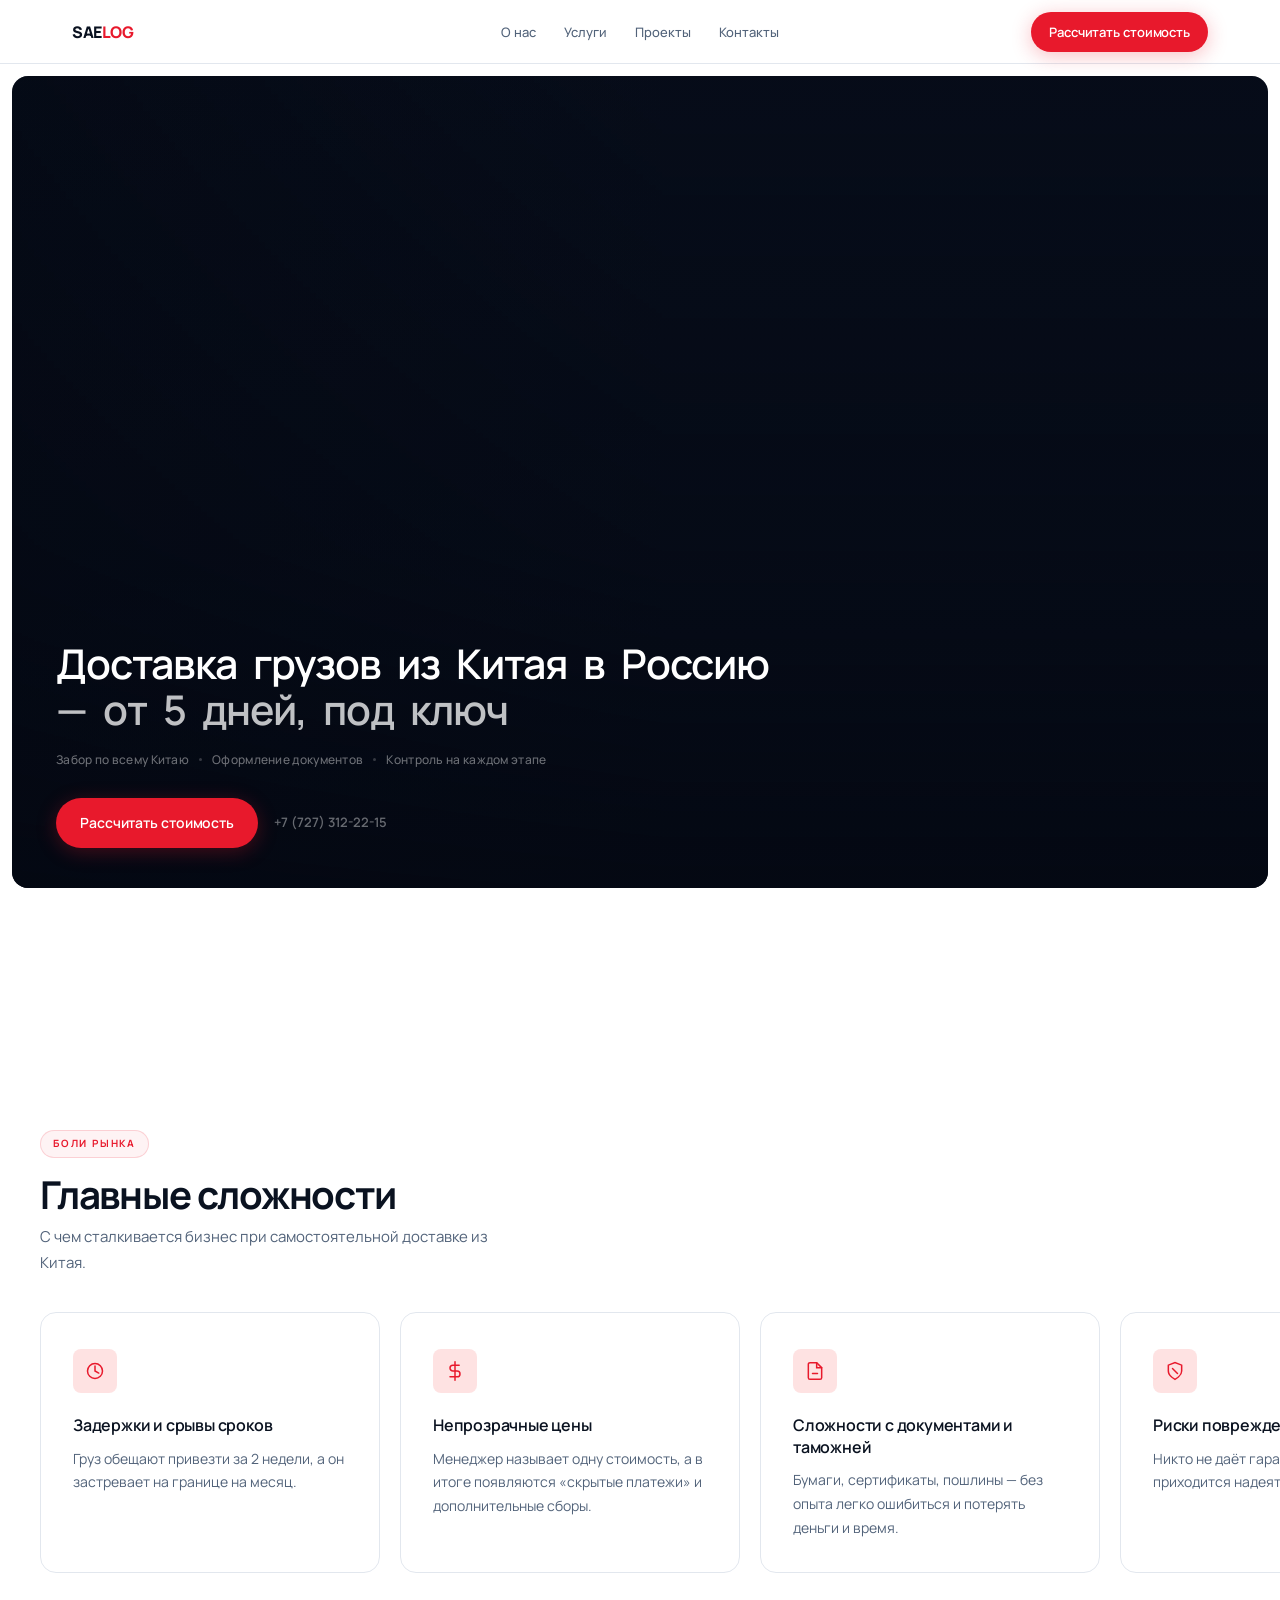
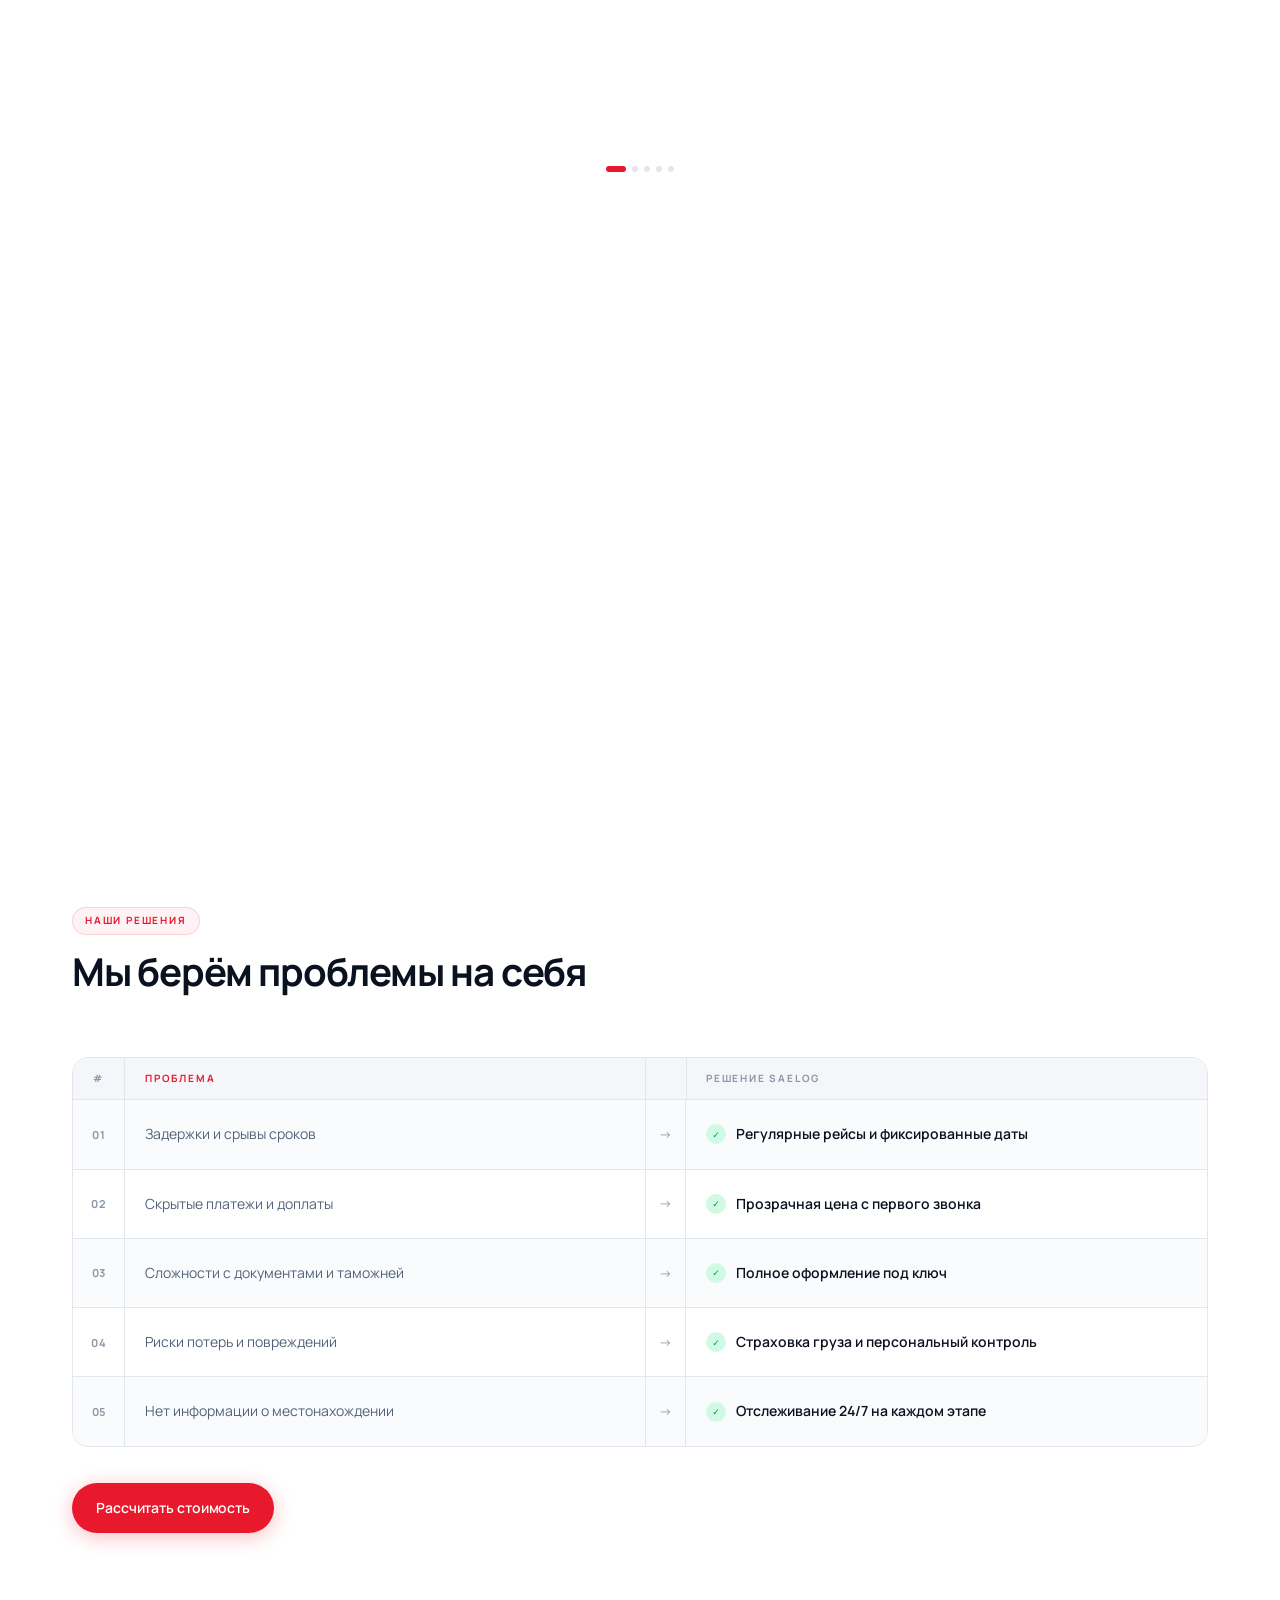
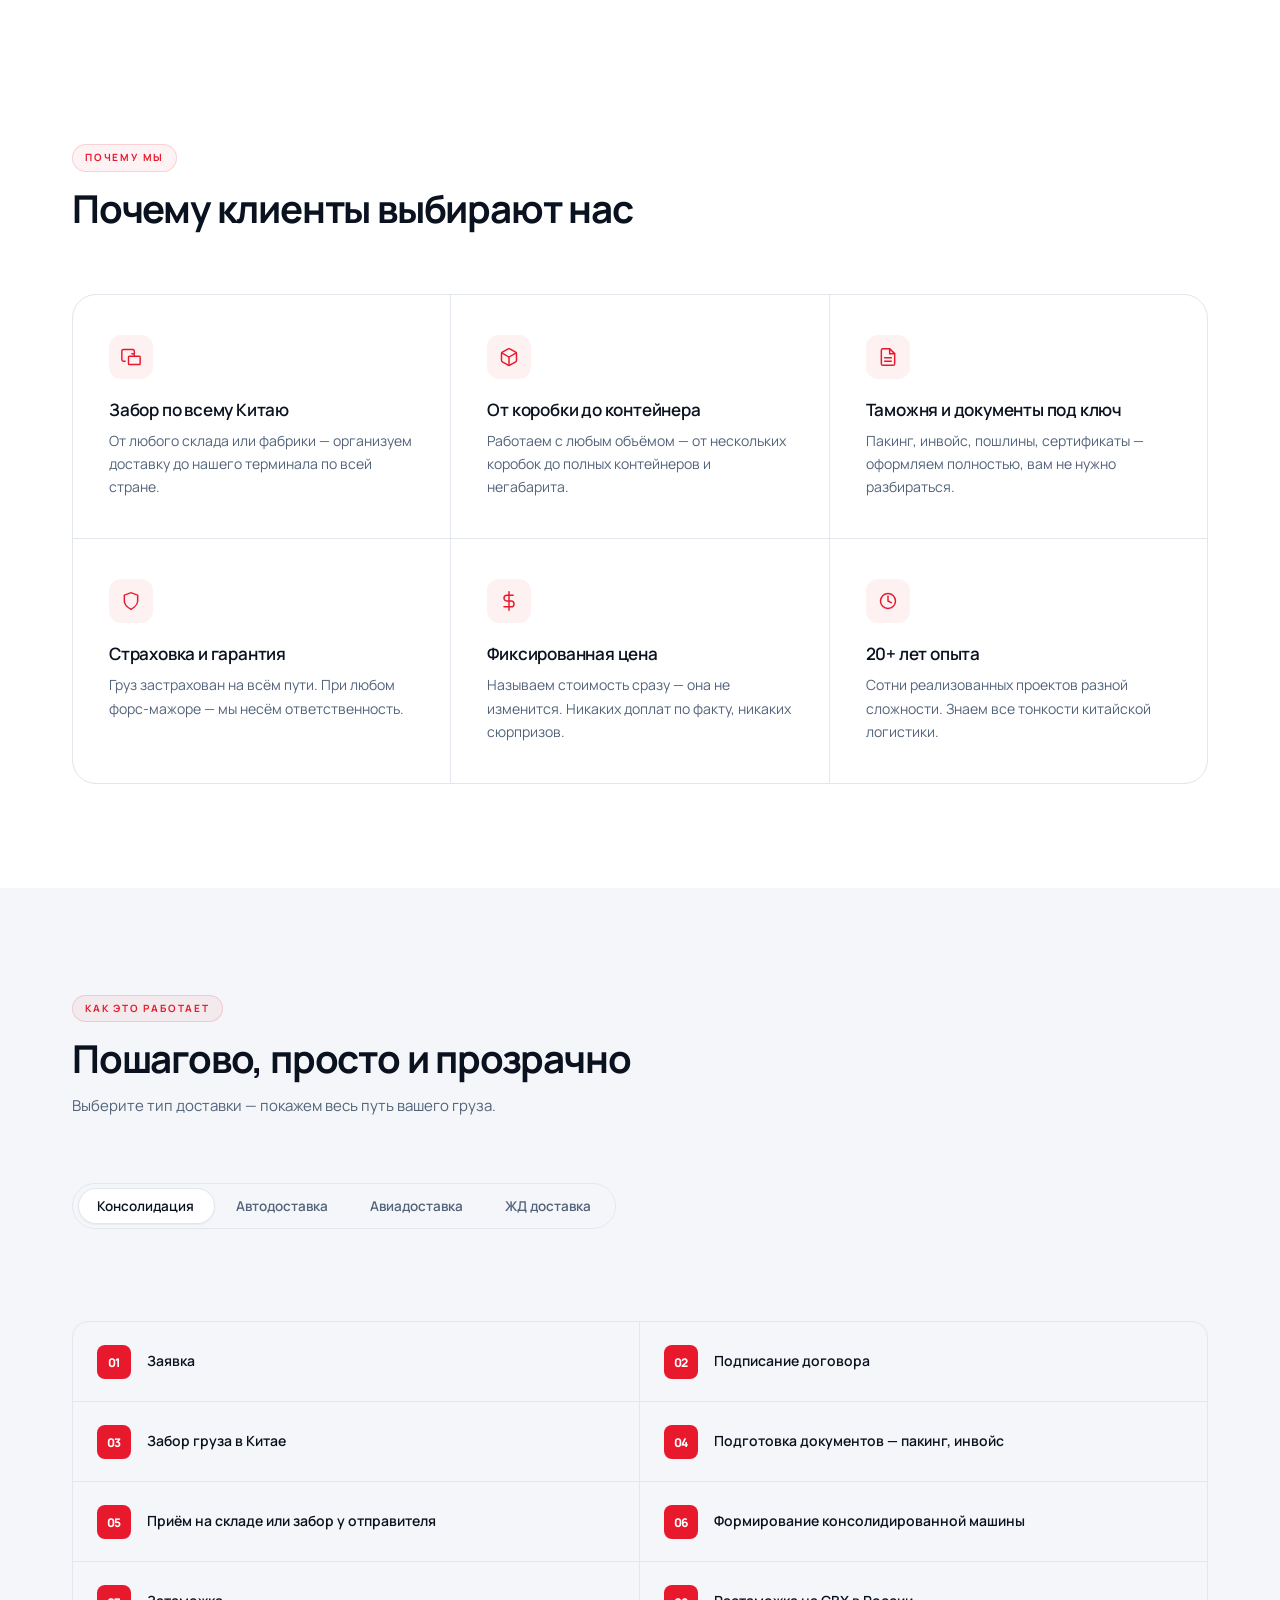
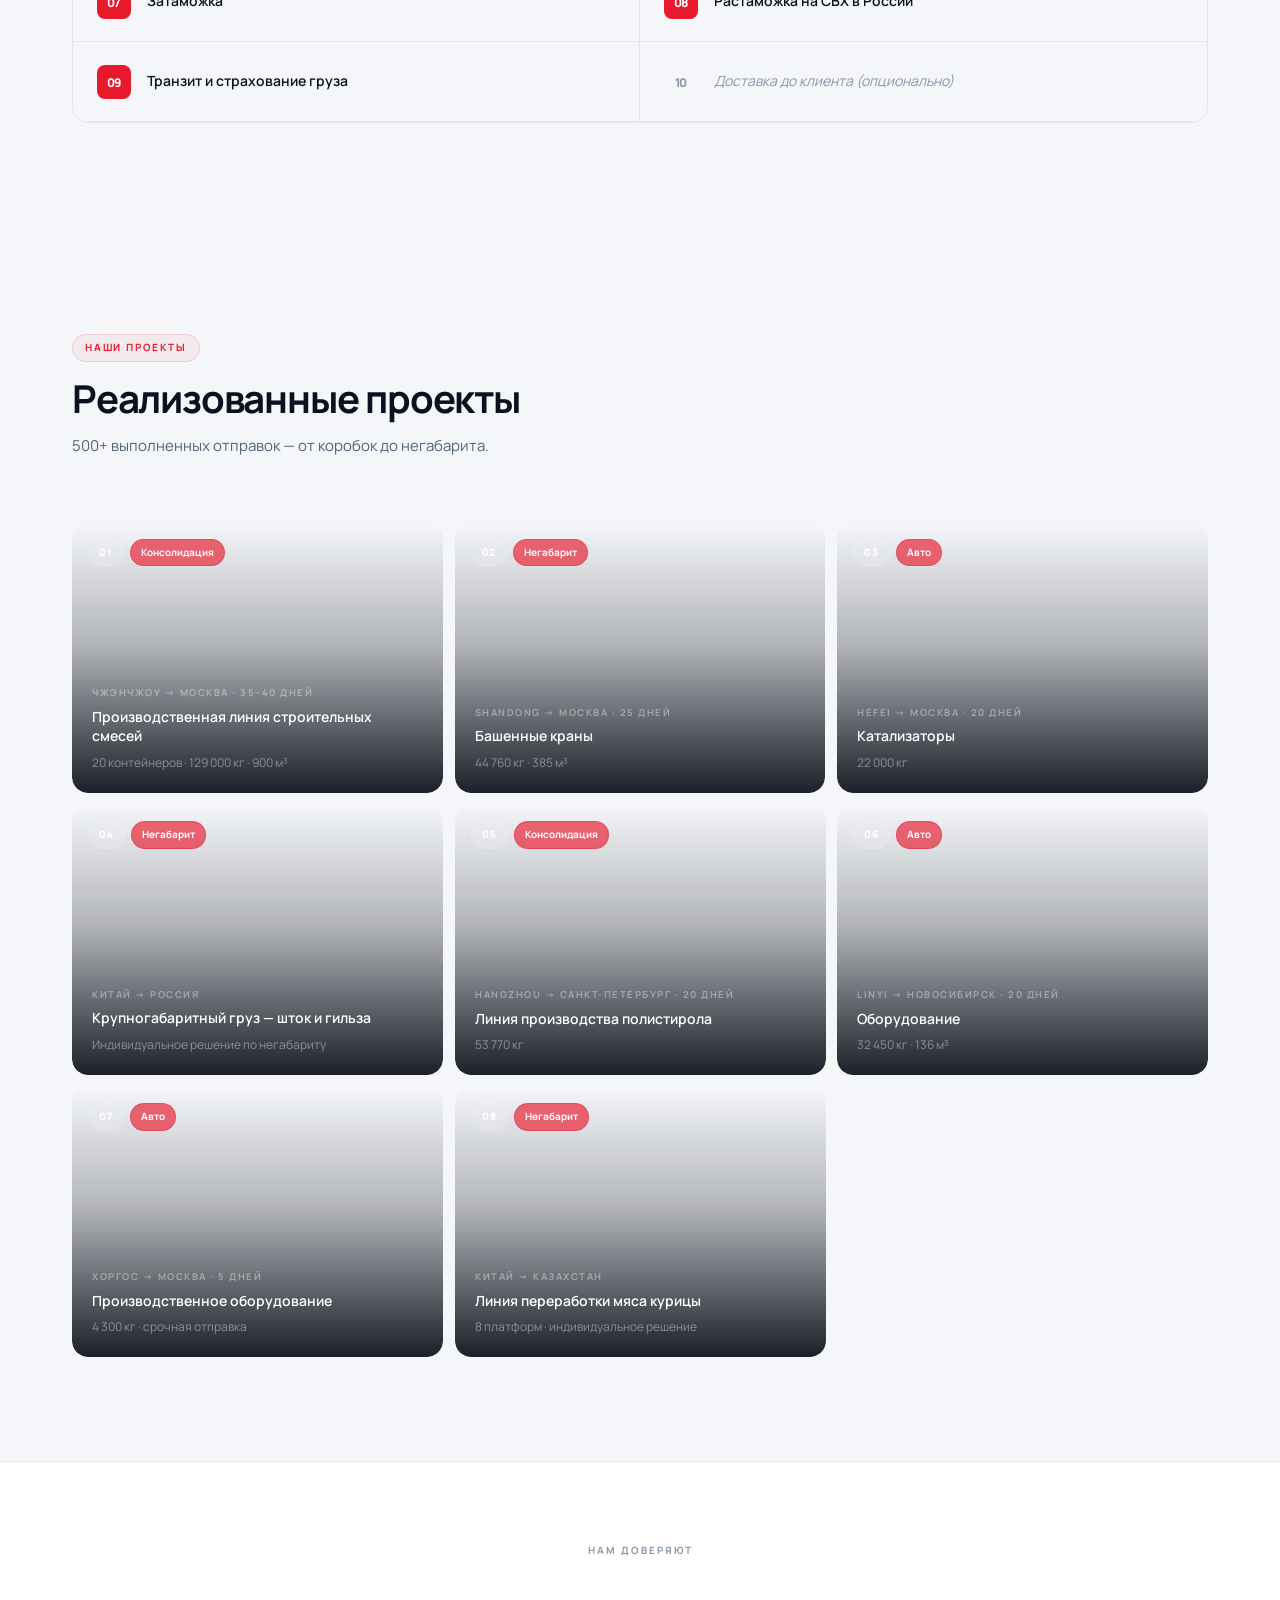
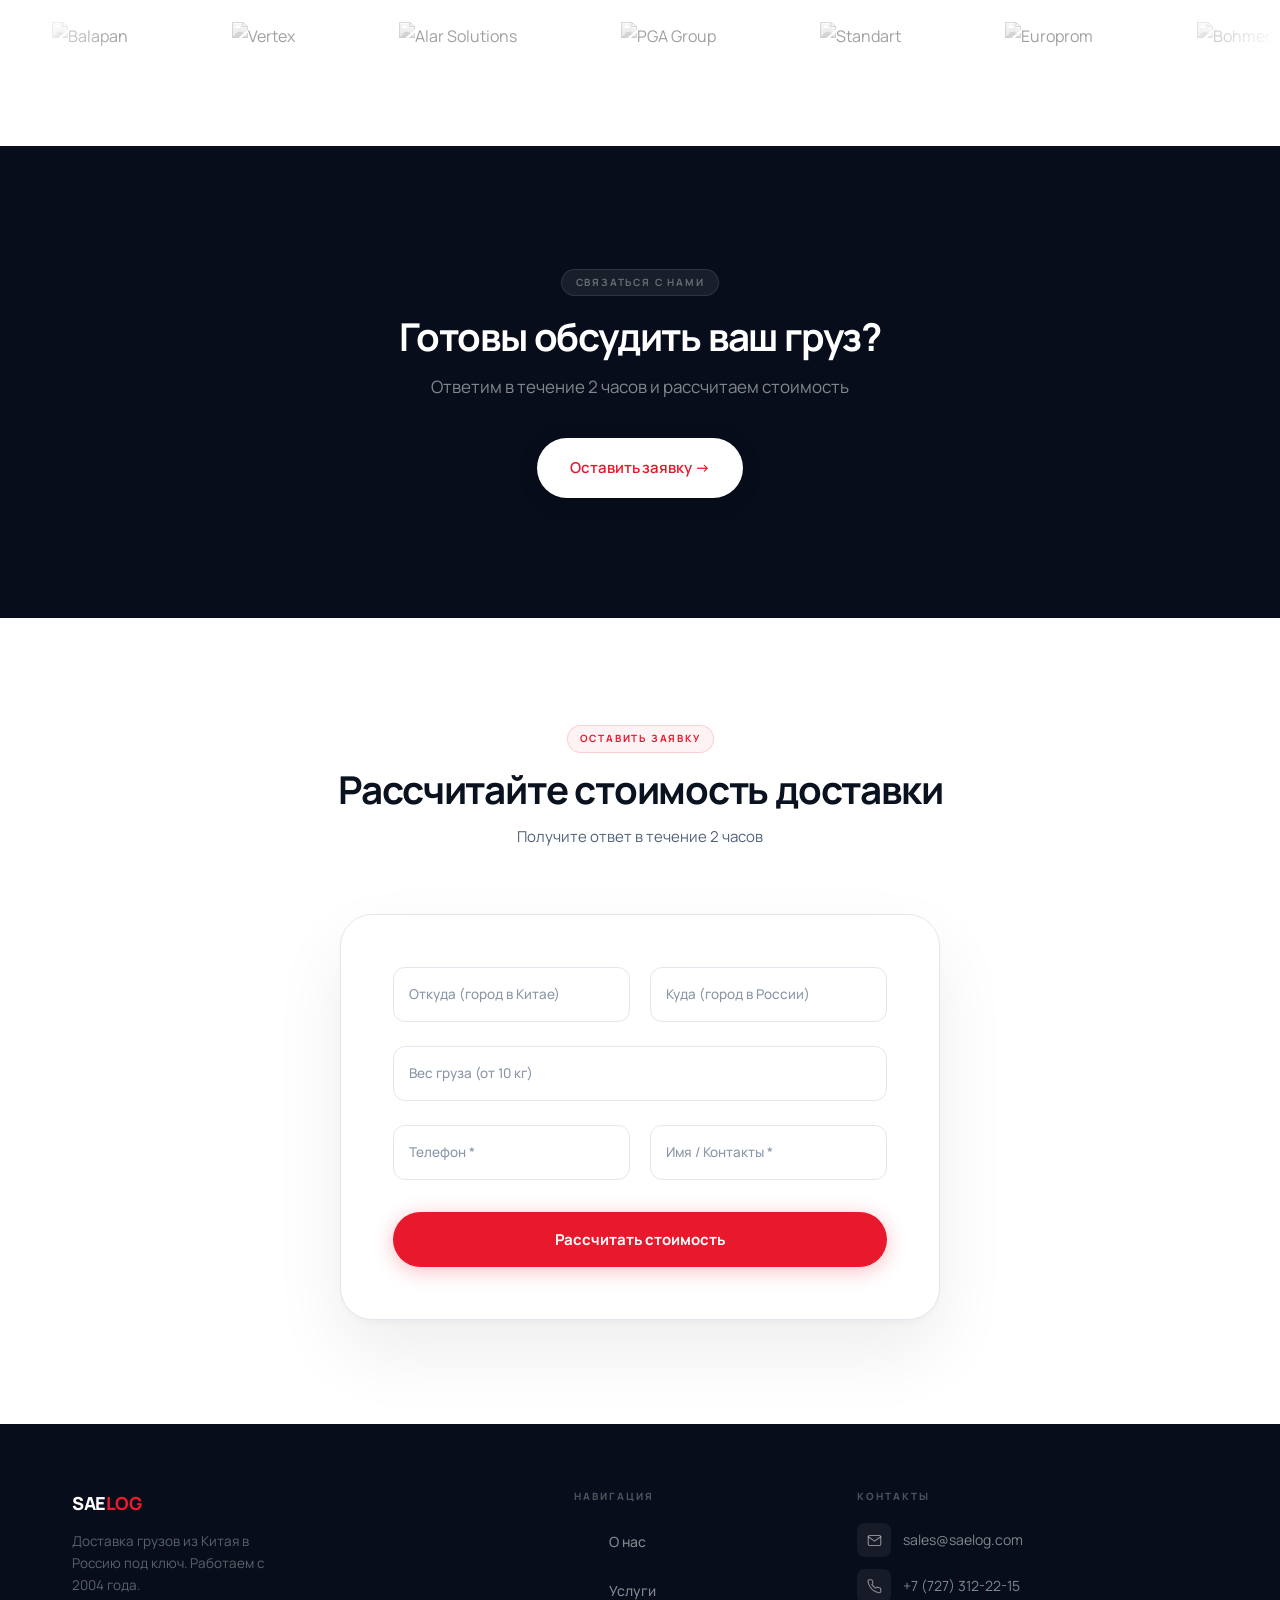
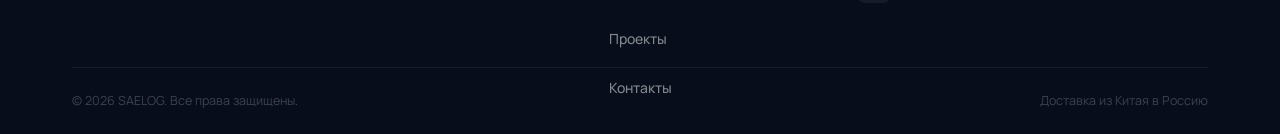
==== commit 15f03d92: "Fix mobile tabs scroll, partners carousel, minimal loader, CTA video, form email Co-Authored-By: Cla" ====
--- a/index.html
+++ b/index.html
@@ -472,7 +472,7 @@
 /* =============================================================
    HOW IT WORKS
    ============================================================= */
-.tabs-wrap{display:inline-flex;background:var(--bg-2);border:1px solid var(--line);border-radius:var(--r-pill);padding:4px;position:relative;gap:2px;margin-bottom:52px;flex-wrap:wrap}
+.tabs-wrap{display:inline-flex;background:var(--bg-2);border:1px solid var(--line);border-radius:var(--r-pill);padding:4px;position:relative;gap:2px;margin-bottom:52px}
 .tab-pill{position:absolute;top:4px;height:calc(100% - 8px);background:#fff;border:1px solid var(--line);border-radius:var(--r-pill);box-shadow:var(--sh-sm);transition:left .32s cubic-bezier(.34,1.56,.64,1),width .32s cubic-bezier(.34,1.56,.64,1);z-index:0;pointer-events:none}
 .tb{position:relative;z-index:1;padding:9px 20px;border-radius:var(--r-pill);font-size:13.5px;font-weight:600;color:var(--tx-2);transition:color .25s;white-space:nowrap}
 .tb.on{color:var(--tx)}
@@ -818,8 +818,10 @@
   .ft-bot{flex-direction:column;gap:8px;text-align:center}
   .form-card{padding:32px 24px}
   .frow{grid-template-columns:1fr}
-  .tabs-wrap{width:100%}
-  .tb{flex:1;text-align:center;padding:9px 12px;font-size:12.5px}
+  .tabs-outer{overflow-x:auto;-webkit-overflow-scrolling:touch;scrollbar-width:none;margin-bottom:52px}
+  .tabs-outer::-webkit-scrollbar{display:none}
+  .tabs-wrap{margin-bottom:0;white-space:nowrap}
+  .tb{padding:9px 16px;font-size:13px}
 }
 @media(max-width:480px){
   .hero-h1{letter-spacing:-.6px;font-size:clamp(20px,6vw,32px)}
@@ -1124,7 +1126,7 @@
       <p>Выберите тип доставки — покажем весь путь вашего груза.</p>
     </div>
 
-    <div class="r" style="margin-bottom:40px">
+    <div class="r tabs-outer" style="margin-bottom:40px">
       <div class="tabs-wrap" id="tsw" role="tablist">
         <div class="tab-pill" id="tpill"></div>
         <button class="tb on" data-tab="0" role="tab">Консолидация</button>
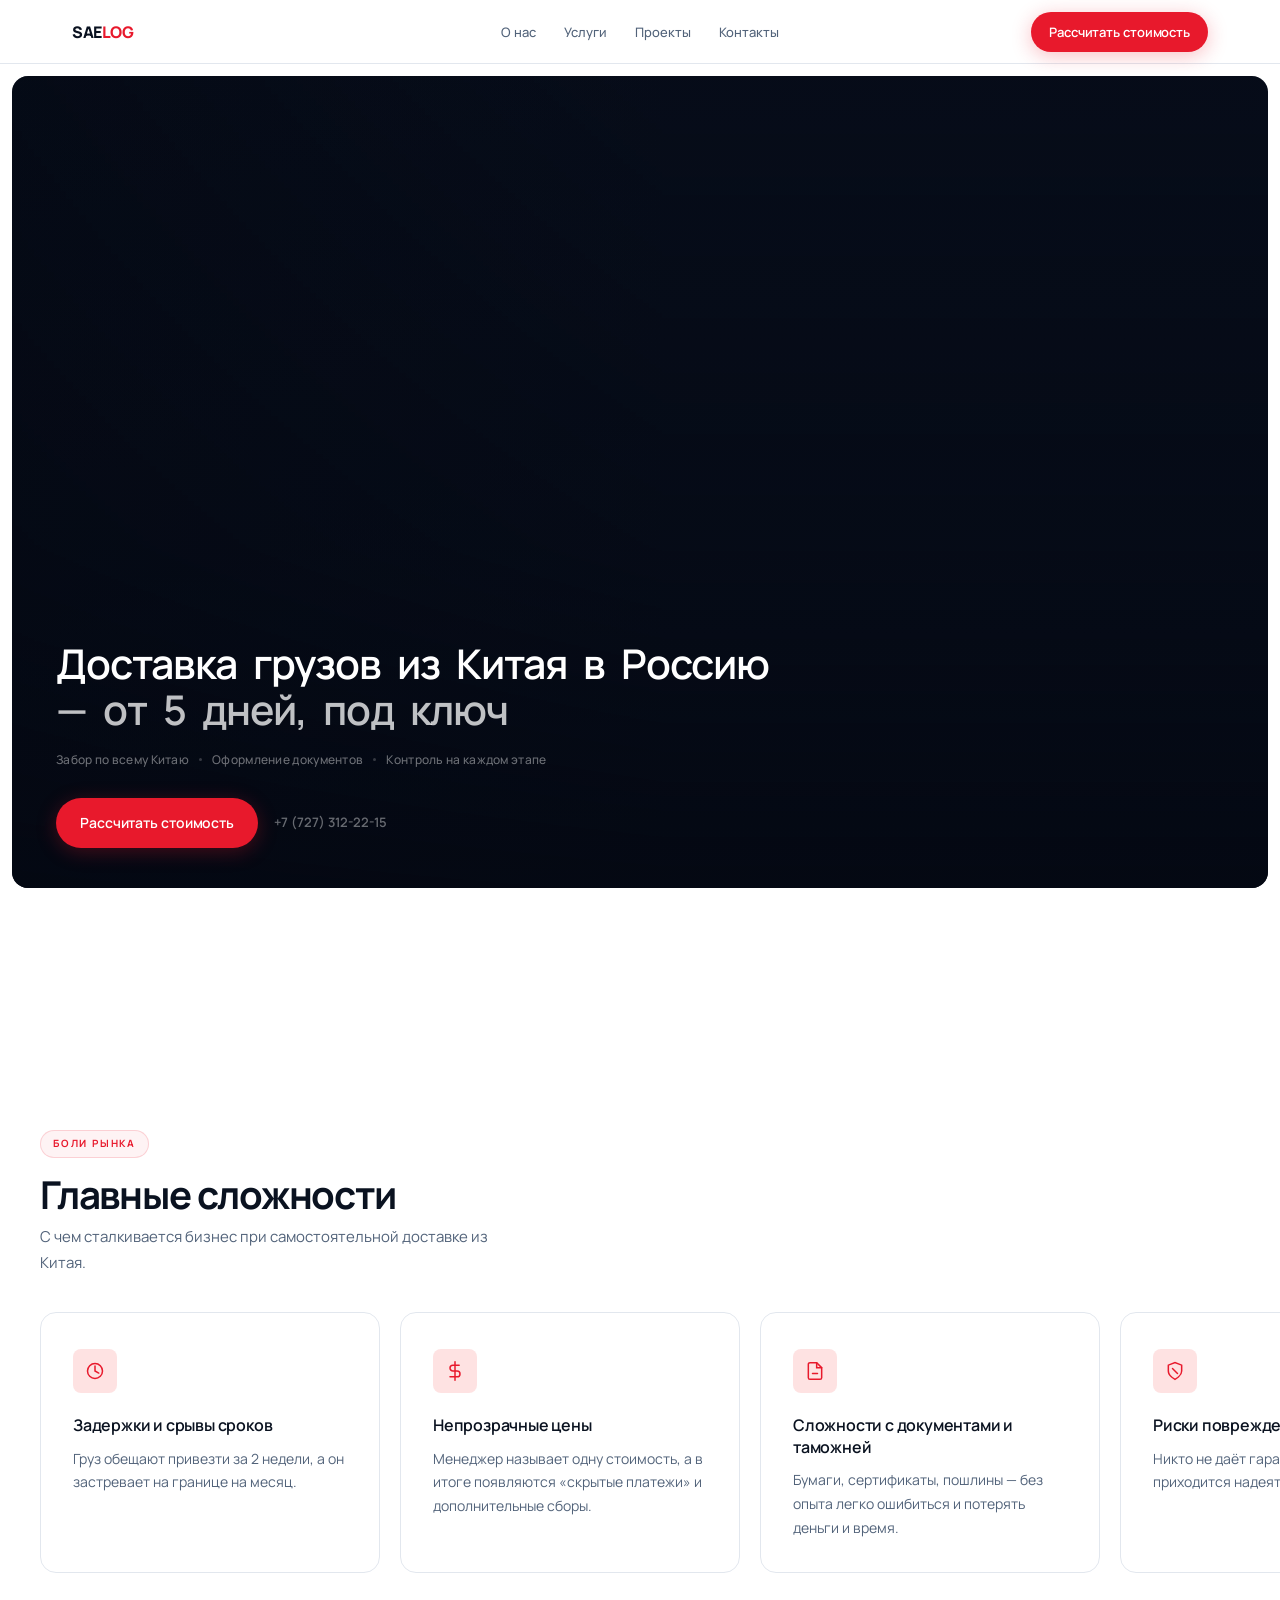
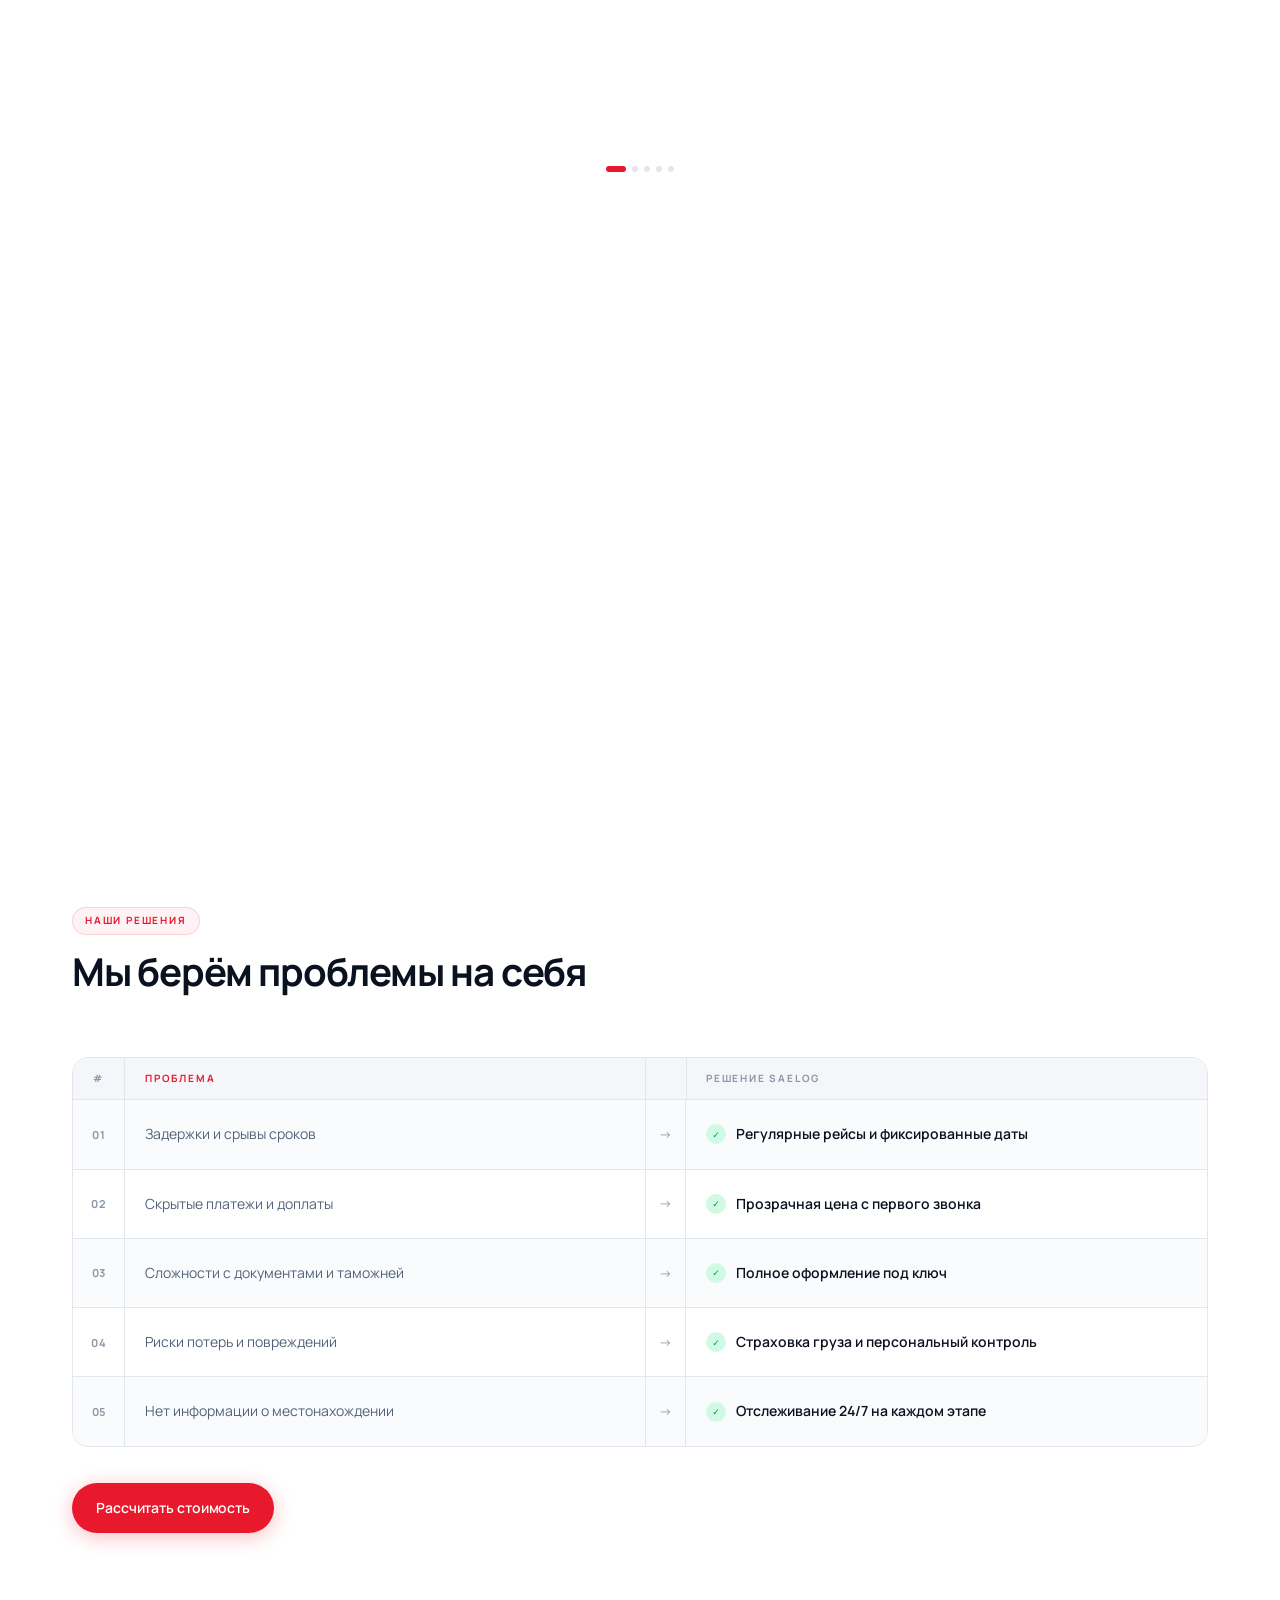
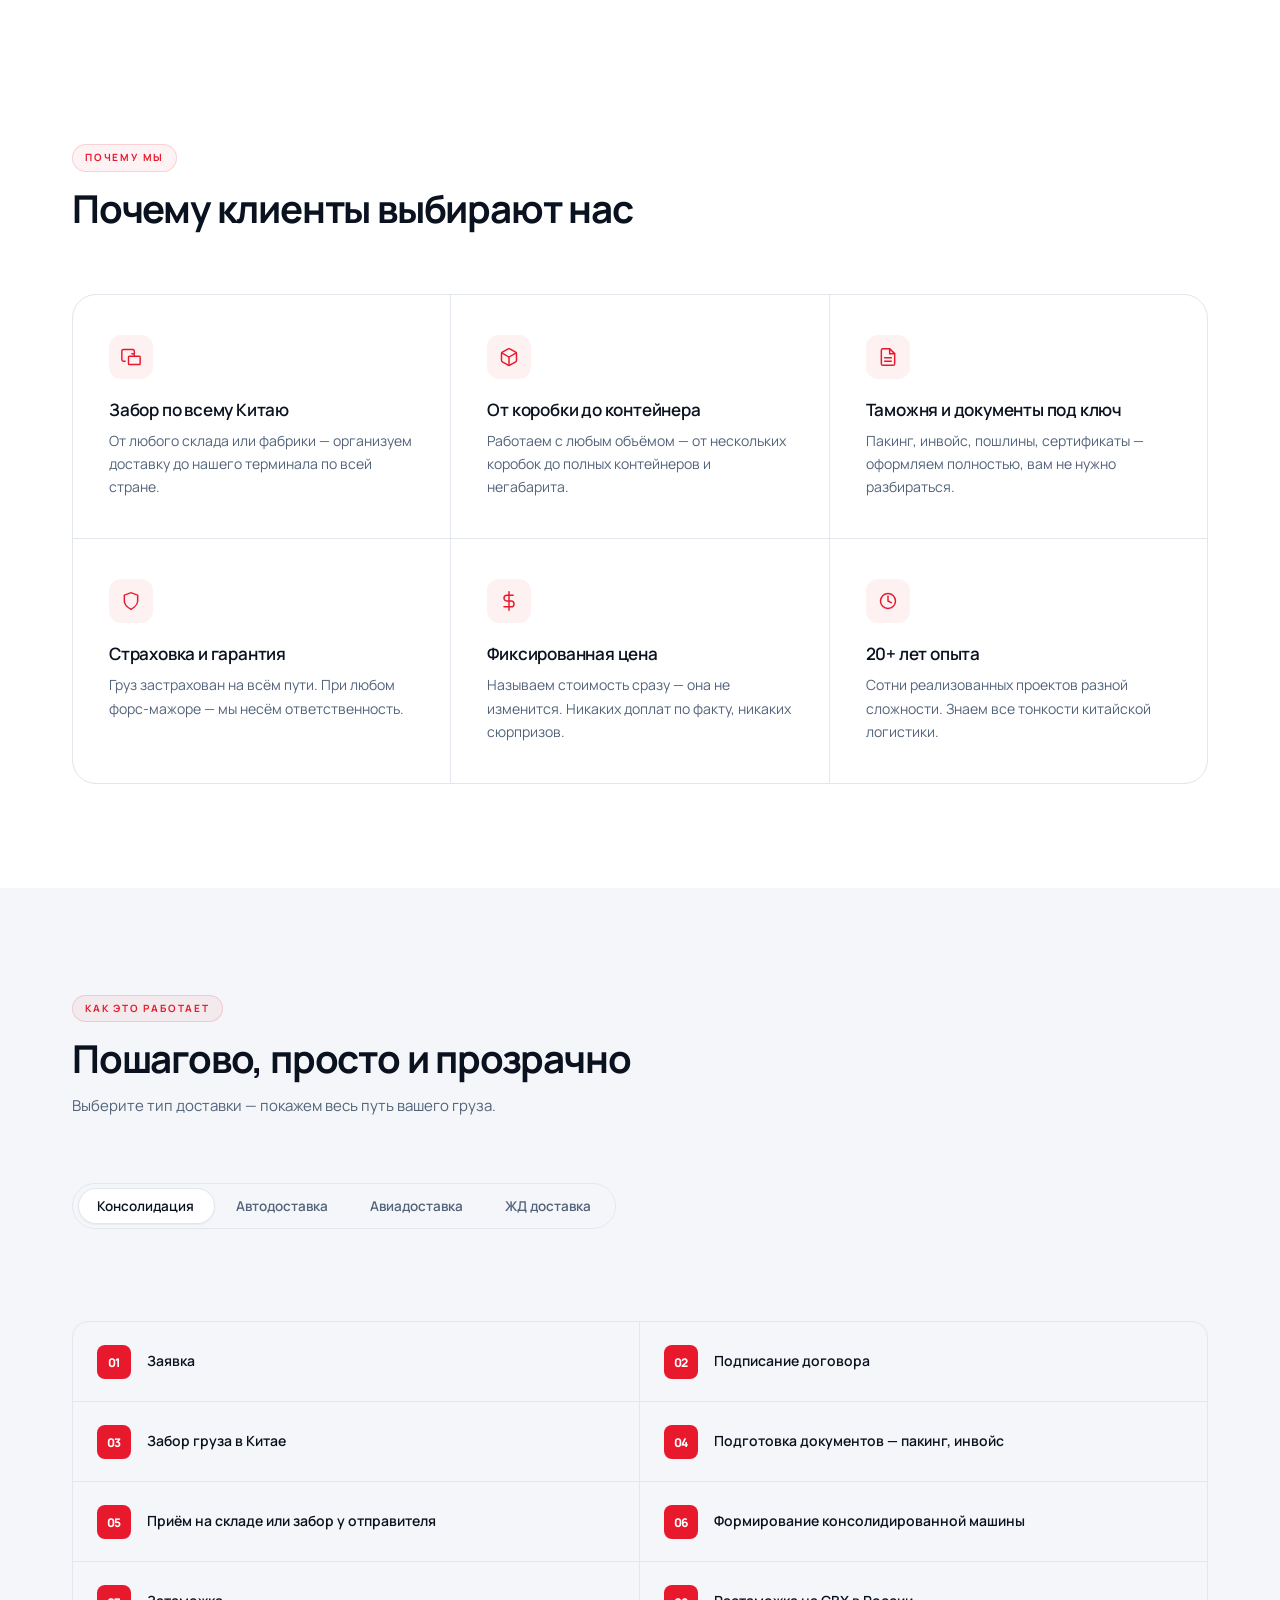
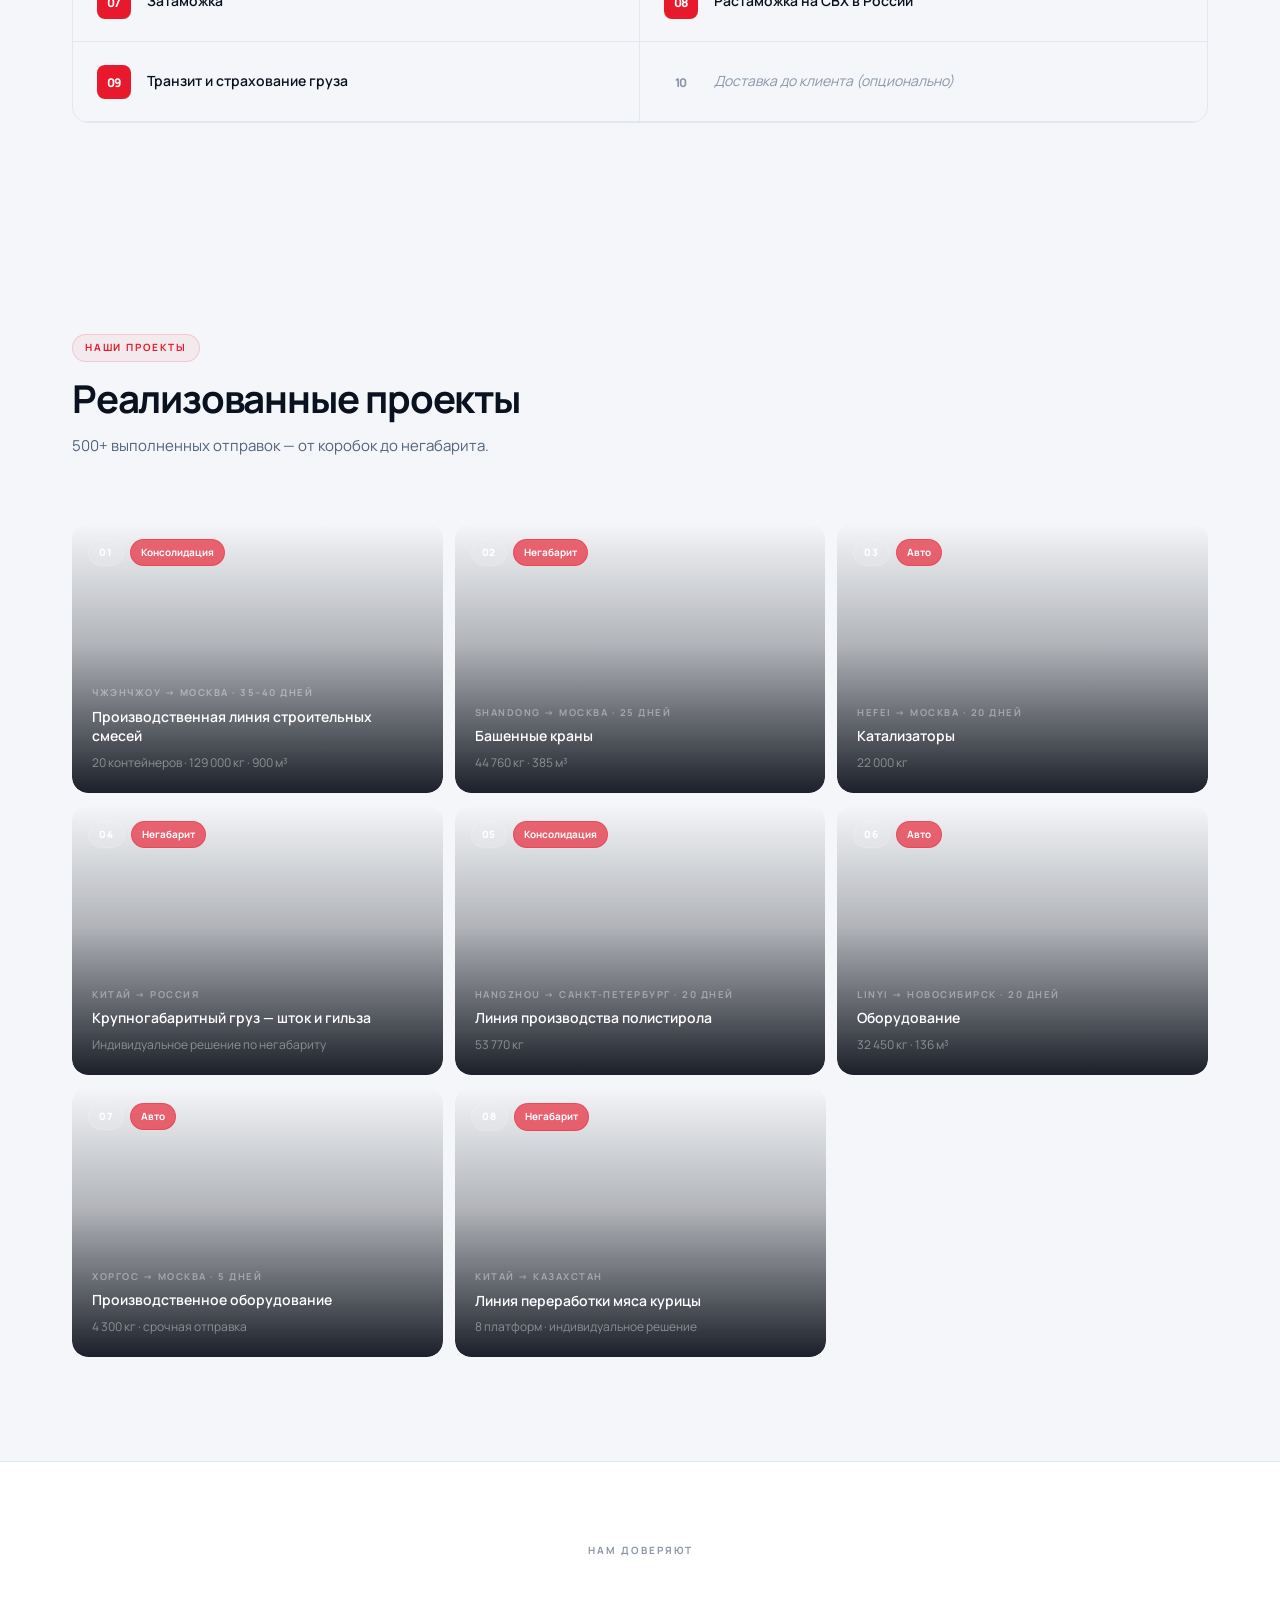
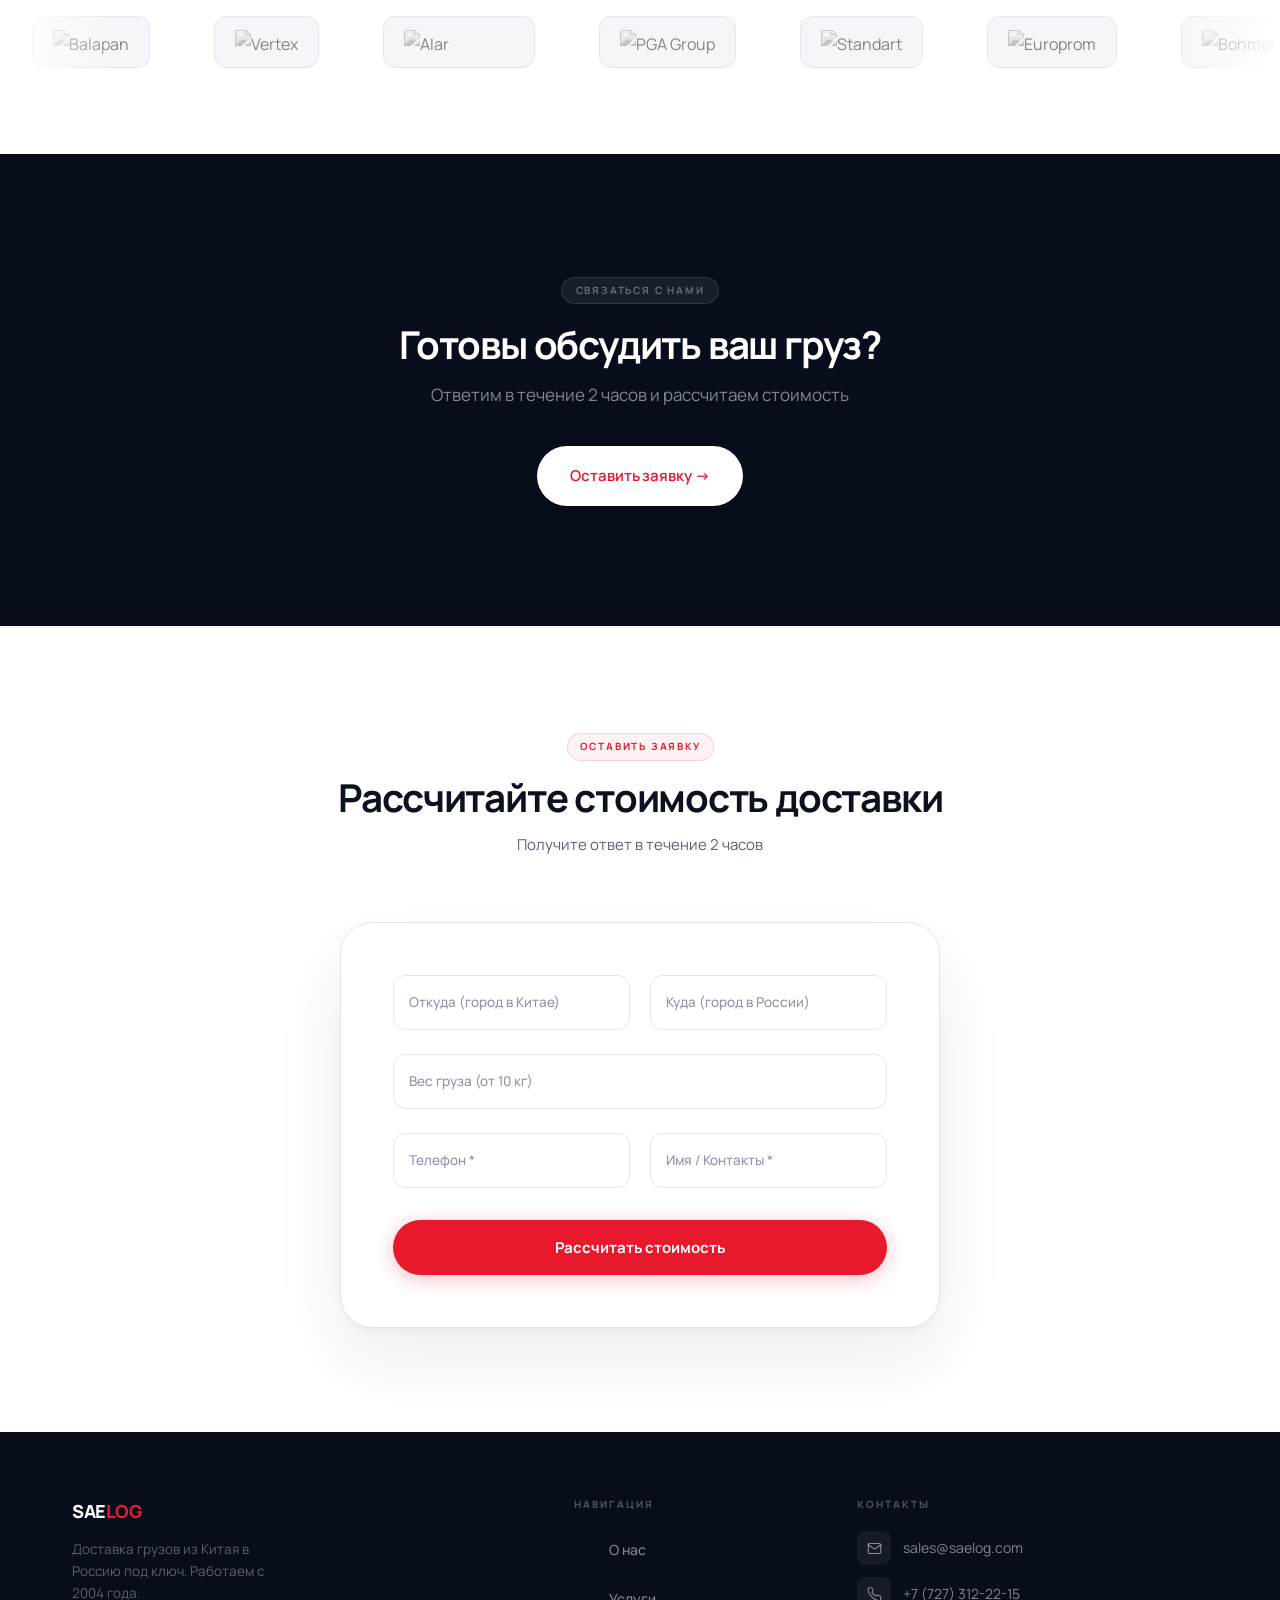
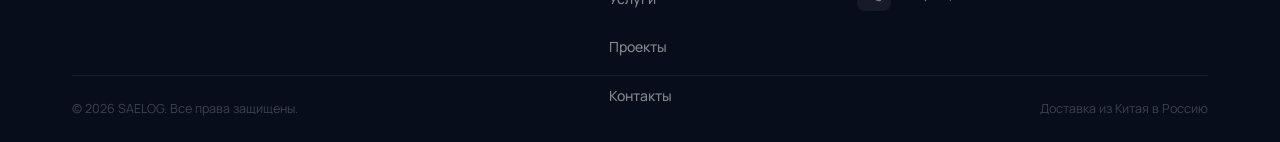
==== commit 24392211: "Fix partner logos: uniform pill cards, consistent sizing Co-Authored-By: Claude Sonnet 4.6 <noreply@" ====
--- a/index.html
+++ b/index.html
@@ -579,14 +579,22 @@
 @keyframes marquee-run{0%{transform:translateX(0)}100%{transform:translateX(-50%)}}
 .partner-item{
   display:flex;align-items:center;justify-content:center;
-  padding:0 52px;height:72px;flex-shrink:0;
-}
-.partner-item img{
-  height:32px;width:auto;object-fit:contain;
-  filter:grayscale(1) opacity(.4);
+  padding:0 32px;height:80px;flex-shrink:0;
+}
+.partner-logo{
+  display:flex;align-items:center;justify-content:center;
+  height:52px;padding:10px 20px;
+  background:var(--bg-2);border:1px solid var(--line);
+  border-radius:var(--r-md);
+  transition:border-color .3s,background .3s;
+}
+.partner-item:hover .partner-logo{background:#fff;border-color:rgba(0,0,0,.1)}
+.partner-logo img{
+  height:24px;width:auto;max-width:110px;object-fit:contain;
+  filter:grayscale(1) opacity(.5);
   transition:filter .3s;
 }
-.partner-item img:hover{filter:grayscale(0) opacity(1)}
+.partner-item:hover .partner-logo img{filter:grayscale(0) opacity(1)}
 
 /* =============================================================
    CTA BANNER
@@ -1307,23 +1315,23 @@
   <div class="marquee-wrap">
     <div class="marquee-track" id="marquee-track">
       <!-- set 1 -->
-      <div class="partner-item"><img src="https://saelog.com/images/partners/balapan.jpg" alt="Balapan"></div>
-      <div class="partner-item"><img src="https://saelog.com/images/partners/vertex.jpg" alt="Vertex"></div>
-      <div class="partner-item"><img src="https://saelog.com/images/partners/alar-solutions.jpg" alt="Alar Solutions"></div>
-      <div class="partner-item"><img src="https://saelog.com/images/partners/pga-group.jpg" alt="PGA Group"></div>
-      <div class="partner-item"><img src="https://saelog.com/images/partners/standart.jpg" alt="Standart"></div>
-      <div class="partner-item"><img src="https://saelog.com/images/partners/europrom.jpg" alt="Europrom"></div>
-      <div class="partner-item"><img src="https://saelog.com/images/partners/bohmer.jpg" alt="Bohmer"></div>
-      <div class="partner-item"><img src="https://saelog.com/images/partners/tvcom.jpg" alt="TVCom"></div>
+      <div class="partner-item"><div class="partner-logo"><img src="https://saelog.com/images/partners/balapan.jpg" alt="Balapan"></div></div>
+      <div class="partner-item"><div class="partner-logo"><img src="https://saelog.com/images/partners/vertex.jpg" alt="Vertex"></div></div>
+      <div class="partner-item"><div class="partner-logo"><img src="https://saelog.com/images/partners/alar-solutions.jpg" alt="Alar Solutions"></div></div>
+      <div class="partner-item"><div class="partner-logo"><img src="https://saelog.com/images/partners/pga-group.jpg" alt="PGA Group"></div></div>
+      <div class="partner-item"><div class="partner-logo"><img src="https://saelog.com/images/partners/standart.jpg" alt="Standart"></div></div>
+      <div class="partner-item"><div class="partner-logo"><img src="https://saelog.com/images/partners/europrom.jpg" alt="Europrom"></div></div>
+      <div class="partner-item"><div class="partner-logo"><img src="https://saelog.com/images/partners/bohmer.jpg" alt="Bohmer"></div></div>
+      <div class="partner-item"><div class="partner-logo"><img src="https://saelog.com/images/partners/tvcom.jpg" alt="TVCom"></div></div>
       <!-- set 2 (duplicate for seamless loop) -->
-      <div class="partner-item"><img src="https://saelog.com/images/partners/balapan.jpg" alt="Balapan"></div>
-      <div class="partner-item"><img src="https://saelog.com/images/partners/vertex.jpg" alt="Vertex"></div>
-      <div class="partner-item"><img src="https://saelog.com/images/partners/alar-solutions.jpg" alt="Alar Solutions"></div>
-      <div class="partner-item"><img src="https://saelog.com/images/partners/pga-group.jpg" alt="PGA Group"></div>
-      <div class="partner-item"><img src="https://saelog.com/images/partners/standart.jpg" alt="Standart"></div>
-      <div class="partner-item"><img src="https://saelog.com/images/partners/europrom.jpg" alt="Europrom"></div>
-      <div class="partner-item"><img src="https://saelog.com/images/partners/bohmer.jpg" alt="Bohmer"></div>
-      <div class="partner-item"><img src="https://saelog.com/images/partners/tvcom.jpg" alt="TVCom"></div>
+      <div class="partner-item"><div class="partner-logo"><img src="https://saelog.com/images/partners/balapan.jpg" alt="Balapan"></div></div>
+      <div class="partner-item"><div class="partner-logo"><img src="https://saelog.com/images/partners/vertex.jpg" alt="Vertex"></div></div>
+      <div class="partner-item"><div class="partner-logo"><img src="https://saelog.com/images/partners/alar-solutions.jpg" alt="Alar Solutions"></div></div>
+      <div class="partner-item"><div class="partner-logo"><img src="https://saelog.com/images/partners/pga-group.jpg" alt="PGA Group"></div></div>
+      <div class="partner-item"><div class="partner-logo"><img src="https://saelog.com/images/partners/standart.jpg" alt="Standart"></div></div>
+      <div class="partner-item"><div class="partner-logo"><img src="https://saelog.com/images/partners/europrom.jpg" alt="Europrom"></div></div>
+      <div class="partner-item"><div class="partner-logo"><img src="https://saelog.com/images/partners/bohmer.jpg" alt="Bohmer"></div></div>
+      <div class="partner-item"><div class="partner-logo"><img src="https://saelog.com/images/partners/tvcom.jpg" alt="TVCom"></div></div>
     </div>
   </div>
 </section>
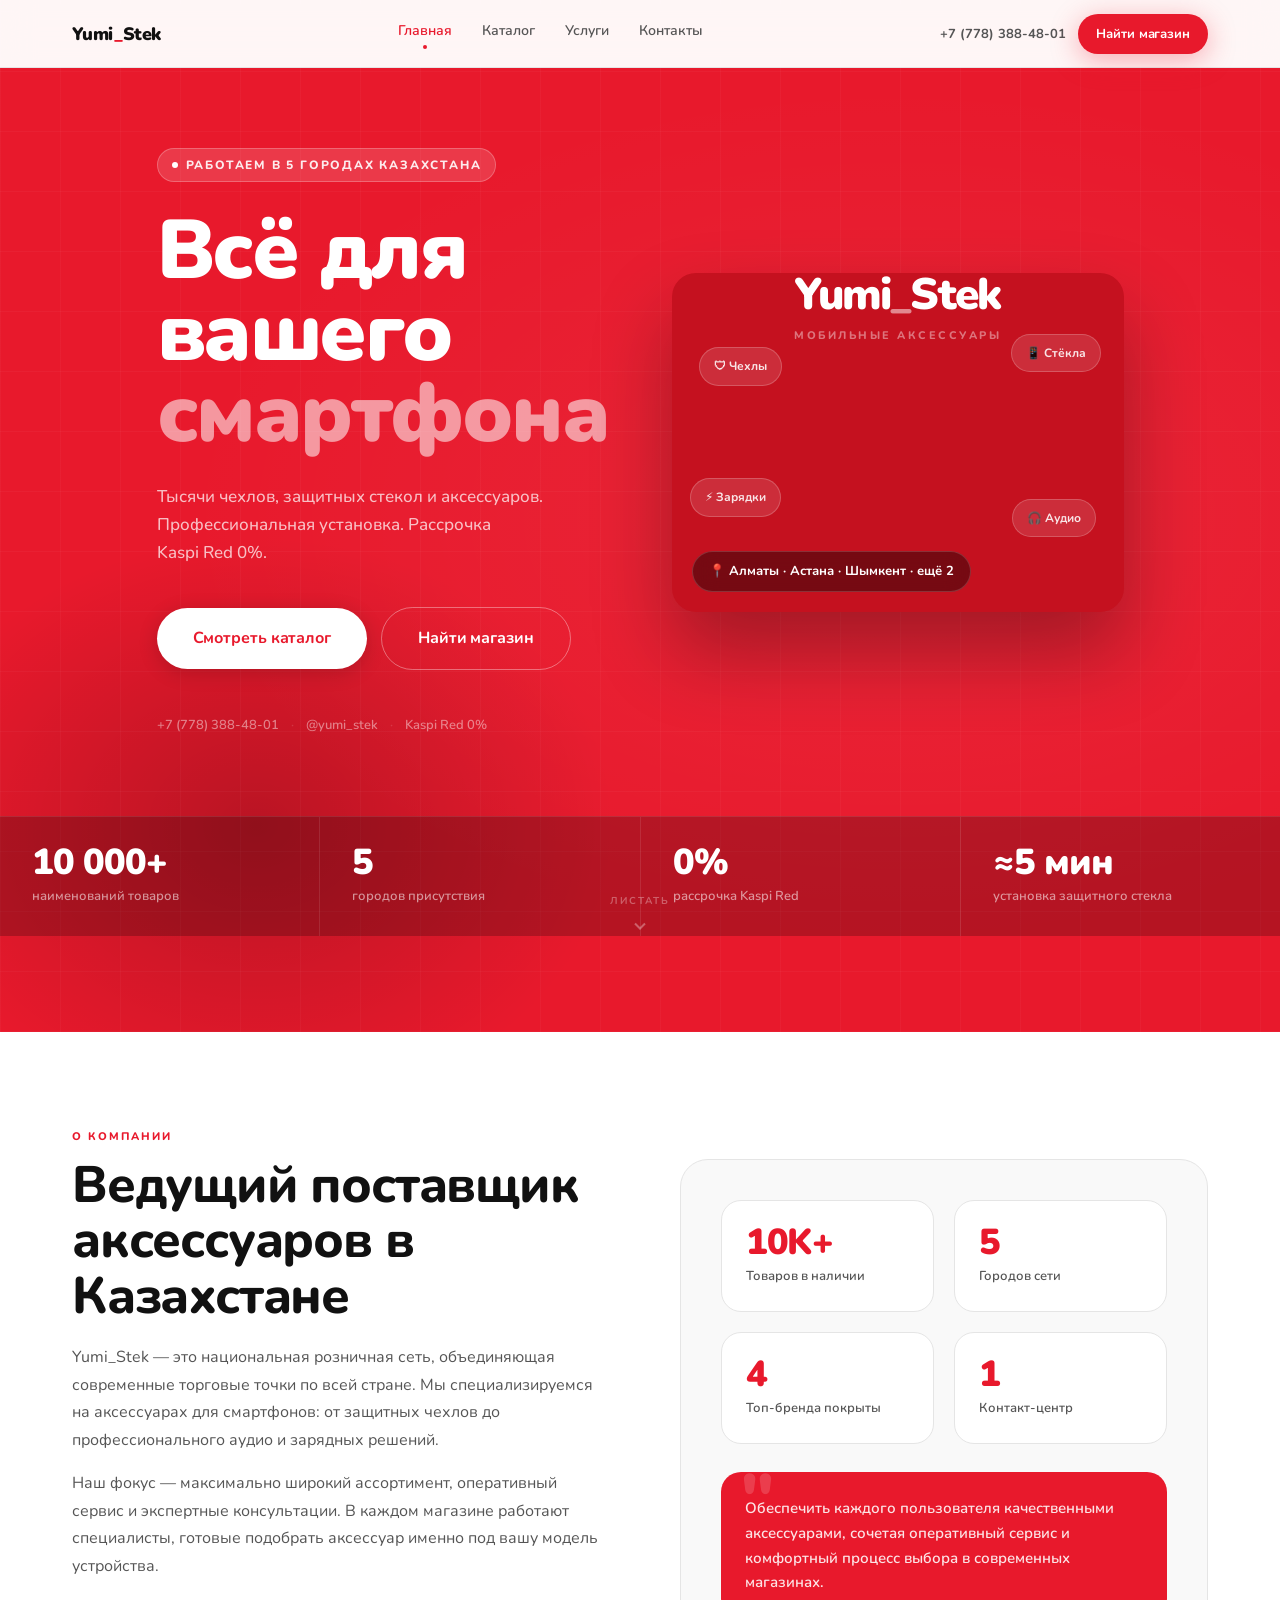
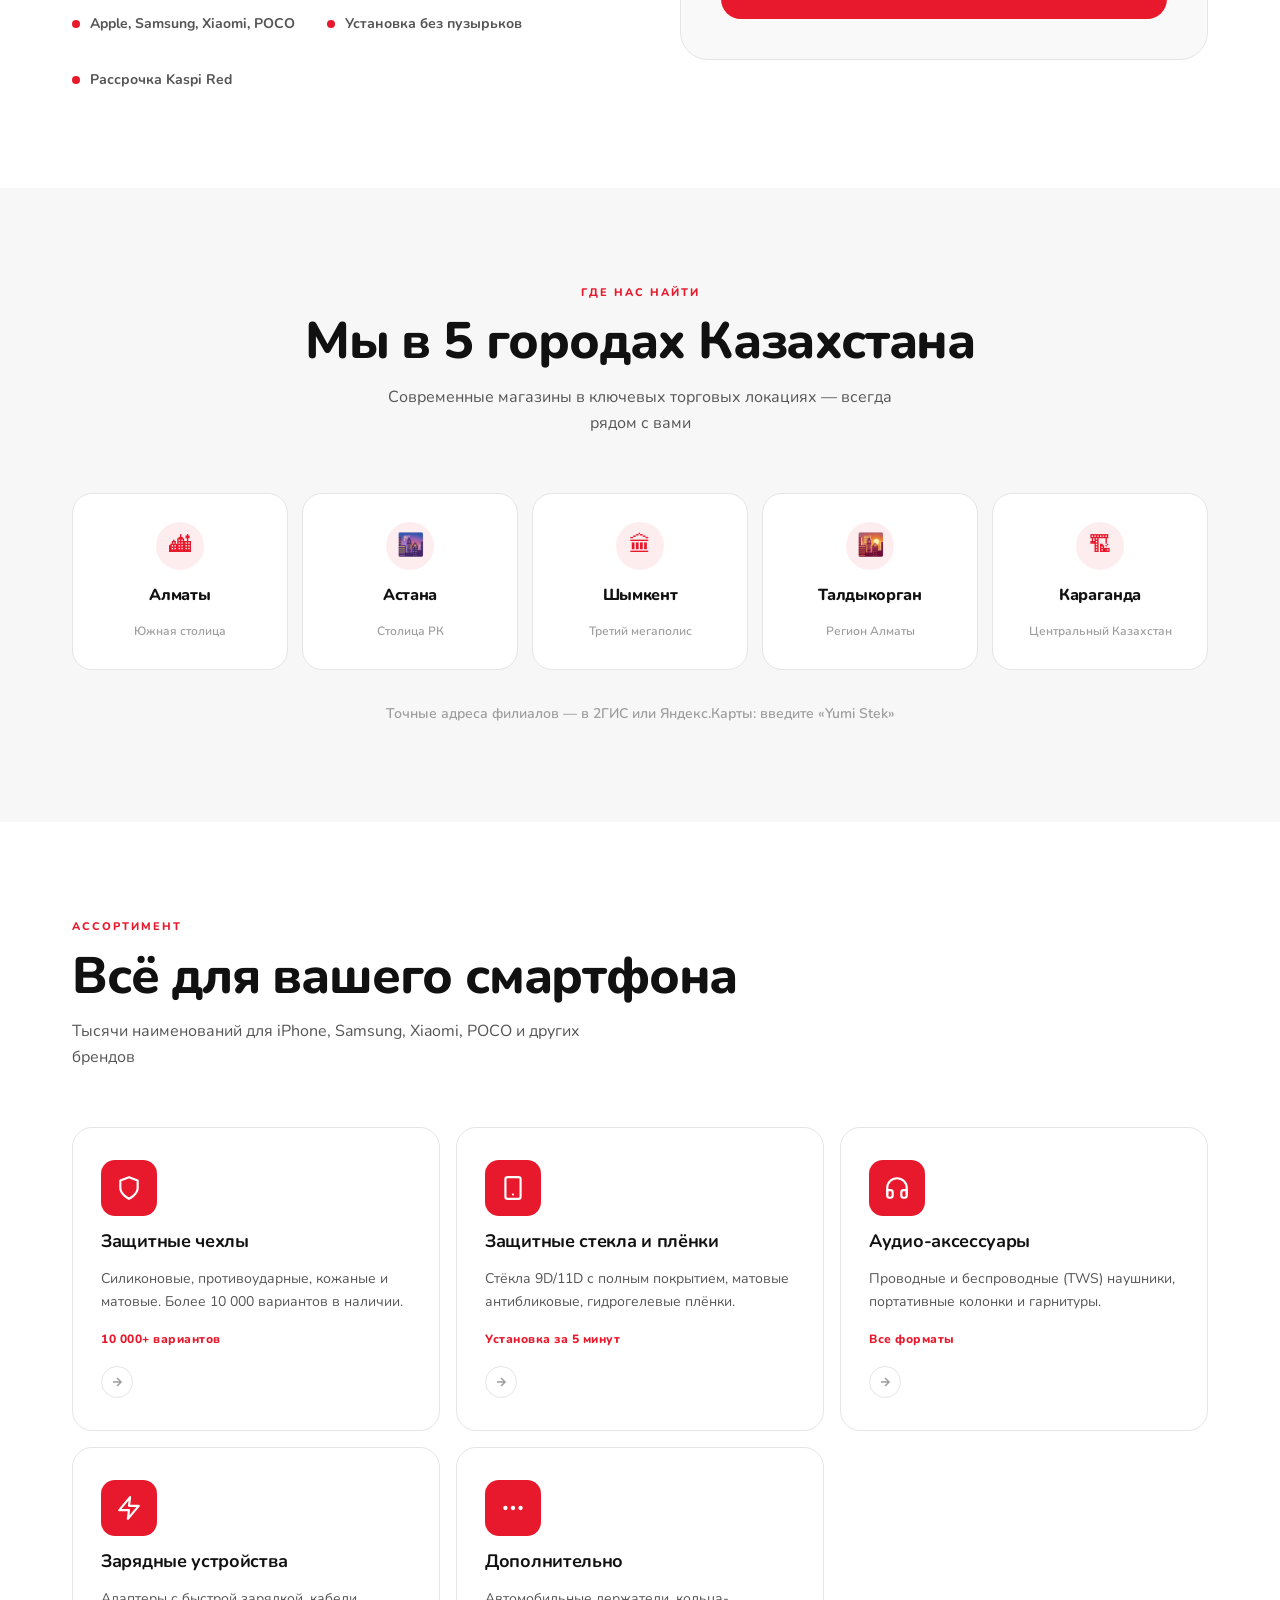
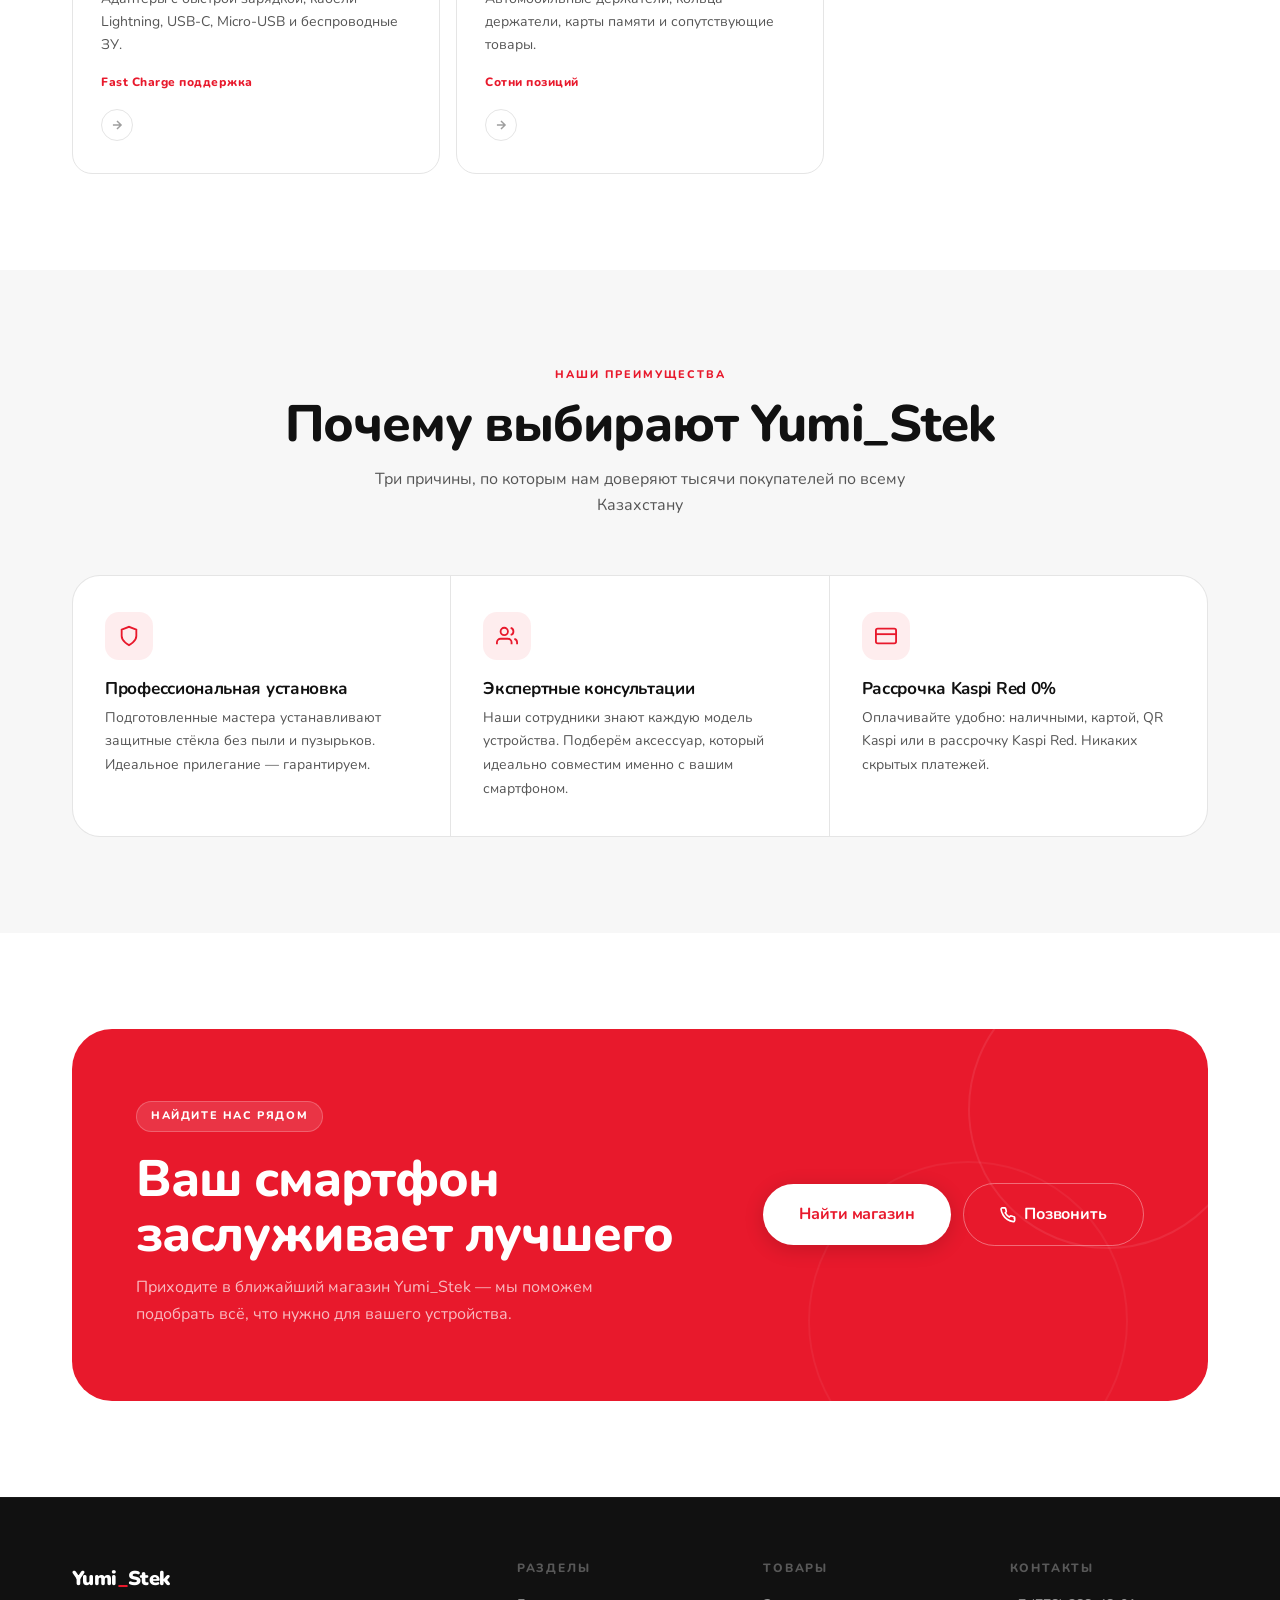
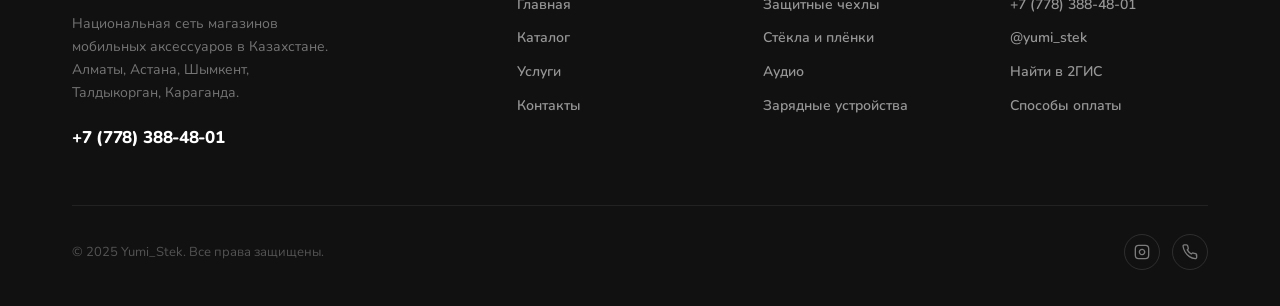
==== commit 6931f6e7: "Deploy yumi-stek.kz — initial build Full Yumi_Stek website at domain root with custom domain CNAME. " ====
--- a/index.html
+++ b/index.html
@@ -3,1870 +3,429 @@
 <head>
 <meta charset="UTF-8">
 <meta name="viewport" content="width=device-width, initial-scale=1.0">
-<title>SAELOG — Доставка грузов из Китая в Россию</title>
+<title>Yumi_Stek — Национальная сеть магазинов мобильных аксессуаров</title>
 <link rel="preconnect" href="https://fonts.googleapis.com">
 <link rel="preconnect" href="https://fonts.gstatic.com" crossorigin>
-<link href="https://fonts.googleapis.com/css2?family=Manrope:wght@400;500;600;700;800&display=swap" rel="stylesheet">
-<style>
-/* =============================================================
-   TOKENS
-   ============================================================= */
-:root {
-  --font: 'Manrope', -apple-system, system-ui, sans-serif;
-
-  /* surfaces */
-  --bg:        #ffffff;
-  --bg-2:      #F4F6F9;
-  --dark:      #070D1A;
-  --dark-2:    #0C1628;
-
-  /* text */
-  --tx:        #0A1220;
-  --tx-2:      #52637A;
-  --tx-3:      #8A97A8;
-  --tx-inv:    #ffffff;
-  --tx-inv-2:  rgba(255,255,255,0.50);
-
-  /* accent */
-  --red:       #E8192C;
-  --red-h:     #C5111F;
-  --red-glow:  rgba(232,25,44,0.14);
-  --red-sub:   rgba(232,25,44,0.06);
-
-  /* borders */
-  --line:      #E2E7EE;
-  --line-dark: rgba(255,255,255,0.07);
-  --line-red:  rgba(232,25,44,0.22);
-
-  /* success */
-  --green:     #12B76A;
-
-  /* radii */
-  --r-xs:  4px;
-  --r-sm:  8px;
-  --r-md:  12px;
-  --r-lg:  16px;
-  --r-xl:  24px;
-  --r-2xl: 32px;
-  --r-pill:999px;
-
-  /* shadows */
-  --sh-sm:  0 1px 2px rgba(0,0,0,0.05);
-  --sh-md:  0 2px 8px rgba(0,0,0,0.06), 0 0 0 1px rgba(0,0,0,0.04);
-  --sh-lg:  0 8px 32px rgba(0,0,0,0.08), 0 2px 8px rgba(0,0,0,0.04);
-  --sh-red: 0 4px 20px rgba(232,25,44,0.28);
-}
-
-/* =============================================================
-   RESET
-   ============================================================= */
-*,*::before,*::after{box-sizing:border-box;margin:0;padding:0}
-html{scroll-behavior:smooth;-webkit-font-smoothing:antialiased}
-body{font-family:var(--font);font-size:16px;line-height:1.75;color:var(--tx);background:var(--bg);overflow-x:hidden}
-a{color:inherit;text-decoration:none}
-ul{list-style:none}
-button{cursor:pointer;border:none;background:none;font-family:inherit}
-svg{display:block;flex-shrink:0}
-
-/* =============================================================
-   UTILITIES
-   ============================================================= */
-.container{max-width:1200px;margin:0 auto;padding:0 32px}
-section{padding:104px 0}
-
-.label{
-  display:inline-flex;align-items:center;
-  padding:4px 12px;
-  border-radius:var(--r-pill);
-  border:1px solid rgba(232,25,44,.16);
-  background:rgba(232,25,44,.05);
-  font-size:10px;font-weight:700;letter-spacing:1.8px;text-transform:uppercase;
-  color:var(--red);margin-bottom:16px;
-}
-
-.sec-head{margin-bottom:64px}
-.sec-head h2{margin-bottom:14px}
-.sec-head p{font-size:15px;color:var(--tx-2);max-width:520px;line-height:1.65}
-.sec-head.center{text-align:center}
-.sec-head.center p{margin:0 auto}
-
-/* =============================================================
-   TYPOGRAPHY
-   ============================================================= */
-h1,h2,h3,h4{font-family:var(--font);line-height:1.1;color:var(--tx)}
-h1{font-size:clamp(36px,5vw,68px);font-weight:800;letter-spacing:-2.5px;line-height:1.02}
-h2{font-size:clamp(24px,3vw,42px);font-weight:700;letter-spacing:-1.2px}
-h3{font-size:18px;font-weight:600;letter-spacing:-0.2px;line-height:1.3}
-
-/* =============================================================
-   BUTTONS
-   ============================================================= */
-.btn{
-  display:inline-flex;align-items:center;gap:8px;
-  padding:13px 24px;border-radius:var(--r-pill);
-  font-size:14px;font-weight:600;letter-spacing:-0.1px;
-  transition:transform .22s ease,box-shadow .22s ease,background .22s ease;
-  position:relative;overflow:hidden;white-space:nowrap;
-}
-.btn-red{
-  background:var(--red);color:#fff;
-  box-shadow:var(--sh-red);
-}
-.btn-red:hover{background:var(--red-h);transform:translateY(-2px);box-shadow:0 8px 28px rgba(232,25,44,0.42)}
-.btn-red::after{
-  content:'';position:absolute;inset:0;
-  background:linear-gradient(90deg,transparent 0%,rgba(255,255,255,.18) 50%,transparent 100%);
-  transform:translateX(-100%);
-}
-.btn-red:hover::after{animation:sheen .7s ease forwards}
-@keyframes sheen{to{transform:translateX(100%)}}
-
-.btn-ghost{
-  background:transparent;color:var(--tx);
-  border:1px solid var(--line);
-}
-.btn-ghost:hover{border-color:var(--tx);transform:translateY(-2px);box-shadow:var(--sh-sm)}
-
-.btn-white{
-  background:#fff;color:var(--red);
-  box-shadow:0 4px 20px rgba(0,0,0,0.15);
-  border:1px solid rgba(255,255,255,0.3);
-}
-.btn-white:hover{transform:translateY(-3px);box-shadow:0 10px 32px rgba(0,0,0,0.22)}
-
-.btn-lg{padding:16px 32px;font-size:15px}
-
-/* =============================================================
-   SCROLL REVEAL
-   ============================================================= */
-.r{opacity:0;transform:translateY(28px);transition:opacity .6s cubic-bezier(.16,1,.3,1),transform .6s cubic-bezier(.16,1,.3,1)}
-.r.in{opacity:1;transform:none}
-@media(prefers-reduced-motion:reduce){
-  .r{opacity:1;transform:none;transition:none}
-  *{animation-duration:.01ms!important;transition-duration:.01ms!important}
-}
-
-/* =============================================================
-   SCROLL PROGRESS
-   ============================================================= */
-#sp{position:fixed;top:0;left:0;height:2px;width:0;background:var(--red);z-index:9999;transition:width .08s linear}
-
-/* =============================================================
-   CURSOR SPOTLIGHT
-   ============================================================= */
-#cs{
-  pointer-events:none;position:fixed;top:0;left:0;
-  width:600px;height:600px;border-radius:50%;
-  background:radial-gradient(circle,rgba(232,25,44,0.035) 0%,transparent 65%);
-  transform:translate(-50%,-50%);z-index:0;
-}
-
-/* =============================================================
-   HEADER
-   ============================================================= */
-header{
-  position:fixed;top:0;left:0;right:0;z-index:100;
-  height:64px;
-  background:#fff;
-  border-bottom:1px solid var(--line);
-  transition:box-shadow .3s;
-}
-header.on{box-shadow:0 2px 20px rgba(0,0,0,.06)}
-.h-inner{
-  position:relative;
-  display:flex;align-items:center;
-  height:64px;
-}
-.logo{
-  font-size:16px;font-weight:800;letter-spacing:-.4px;color:var(--tx);
-  flex-shrink:0;
-}
-.logo em{color:var(--red);font-style:normal}
-
-/* nav — absolutely centered between logo and CTA */
-nav{
-  position:absolute;left:50%;transform:translateX(-50%);
-  display:flex;gap:2px;
-}
-nav a{
-  padding:7px 13px;border-radius:var(--r-sm);
-  font-size:13px;font-weight:500;color:var(--tx-2);
-  transition:color .18s,background .18s;
-  white-space:nowrap;
-}
-nav a:hover{color:var(--tx);background:var(--bg-2)}
-
-.hbtn{display:flex;margin-left:auto;gap:8px;align-items:center}
-/* smaller header button */
-.hbtn .btn{padding:9px 18px;font-size:13px}
-
-.ham{display:none;flex-direction:column;gap:5px;width:24px;cursor:pointer;z-index:200;margin-left:auto}
-.ham span{height:1.5px;background:var(--tx);border-radius:2px;transition:transform .28s,opacity .28s}
-.ham.open span:nth-child(1){transform:translateY(6.5px) rotate(45deg)}
-.ham.open span:nth-child(2){opacity:0;transform:scaleX(0)}
-.ham.open span:nth-child(3){transform:translateY(-6.5px) rotate(-45deg)}
-
-/* mobile overlay */
-.mob{
-  display:none;position:fixed;inset:0;
-  background:rgba(5,9,20,.97);
-  backdrop-filter:blur(24px);-webkit-backdrop-filter:blur(24px);
-  z-index:99;flex-direction:column;align-items:center;justify-content:center;gap:8px;
-}
-.mob.open{display:flex}
-.mob a{
-  font-size:26px;font-weight:800;letter-spacing:-0.5px;color:#fff;
-  padding:10px 24px;border-radius:var(--r-md);
-  opacity:0;transform:translateY(16px);
-  transition:opacity .35s,transform .35s,color .18s,background .18s;
-}
-.mob.open a{opacity:1;transform:none}
-.mob.open a:nth-child(1){transition-delay:.04s}
-.mob.open a:nth-child(2){transition-delay:.08s}
-.mob.open a:nth-child(3){transition-delay:.12s}
-.mob.open a:nth-child(4){transition-delay:.16s}
-.mob.open a:nth-child(5){transition-delay:.2s}
-.mob a:hover{color:var(--red);background:var(--red-sub)}
-
-/* =============================================================
-   HERO — VIDEO IN ROUNDED CARD ON WHITE
-   ============================================================= */
-.hero{
-  background:#fff;
-  padding:64px 0 0;  /* top = header height, sides/bottom handled by hero-inner */
-  height:100vh;
-  display:flex;flex-direction:column;
-}
-/* wrapper — tiny white border around the card */
-.hero-inner{
-  flex:1;
-  display:flex;flex-direction:column;
-  max-width:100%;width:100%;
-  padding:12px;
-}
-/* the rounded video card */
-.hero-vid{
-  flex:1;
-  position:relative;
-  border-radius:16px;
-  overflow:hidden;
-  min-height:500px;
-  background:var(--dark);
-}
-.hero-vid video{
-  position:absolute;inset:0;
-  width:100%;height:100%;
-  object-fit:cover;object-position:center;
-}
-/* overlay — gradient heavier at bottom so text is always readable */
-.hero-vid::after{
-  content:'';position:absolute;inset:0;z-index:1;
-  background:
-    linear-gradient(to top, rgba(4,8,18,.84) 0%, rgba(4,8,18,.38) 42%, rgba(4,8,18,.08) 100%),
-    linear-gradient(to right, rgba(4,8,18,.40) 0%, transparent 52%);
-}
-/* text block — bottom-left inside the card */
-.hero-text{
-  position:absolute;
-  bottom:0;left:0;right:0;
-  z-index:2;
-  padding:0 44px 40px;
-}
-.hero-h1{
-  font-size:clamp(24px,3.2vw,50px);
-  font-weight:600;
-  color:#fff;
-  letter-spacing:-1px;
-  line-height:1.12;
-  margin-bottom:16px;
-}
-.hero-h1 .h1-line{display:block}
-.hero-h1 .h1-line:last-child{color:rgba(255,255,255,.75)}
-.hero-h1 .word{display:inline-block;overflow:hidden;vertical-align:top;margin-right:.22em}
-.hero-h1 .wi{display:inline-block;clip-path:inset(0 100% 0 0)}
-/* three inline points */
-.hero-pts{
-  display:flex;align-items:center;flex-wrap:wrap;
-  gap:0;margin-bottom:28px;
-}
-.hero-pts span{
-  font-size:12px;font-weight:500;
-  color:rgba(255,255,255,.42);letter-spacing:.3px;
-}
-.hpt-sep{
-  display:inline-block;width:3px;height:3px;border-radius:50%;
-  background:rgba(255,255,255,.2);margin:0 10px;flex-shrink:0;
-}
-.hero-actions{display:flex;align-items:center;gap:16px;flex-wrap:wrap}
-.hero-tel{
-  font-size:13px;font-weight:600;
-  color:rgba(255,255,255,.4);
-  transition:color .2s;
-}
-.hero-tel:hover{color:rgba(255,255,255,.8)}
-
-
-/* =============================================================
-   PAIN POINTS  — horizontal sticky carousel
-   ============================================================= */
-.pain-outer{position:relative}
-.pain-sticky{
-  position:sticky;top:0;height:100vh;
-  overflow:hidden;
-  display:flex;flex-direction:column;justify-content:center;
-  background:var(--bg);
-}
-.pain-head{
-  width:100%;
-  padding:0 max(32px,calc((100vw - 1200px)/2));
-  margin-bottom:36px;flex-shrink:0;
-}
-.pain-head h2{margin-bottom:8px}
-.pain-head p{font-size:15px;color:var(--tx-2);max-width:460px}
-.pain-track{
-  display:flex;gap:20px;
-  padding:0 max(32px,calc((100vw - 1200px)/2));
-  will-change:transform;
-  flex-shrink:0;
-}
-.pain-card{
-  flex-shrink:0;width:340px;
-  padding:36px 32px 32px;
-  border-radius:var(--r-lg);
-  border:1px solid var(--line);
-  background:var(--bg);
-  display:flex;flex-direction:column;
-  transition:border-color .25s,background .25s;
-}
-.pain-card:hover{border-color:rgba(232,25,44,.22);background:#FFFBFB}
-.pain-icon{
-  width:44px;height:44px;
-  border-radius:var(--r-sm);
-  background:#FEE2E2;color:var(--red);
-  display:flex;align-items:center;justify-content:center;
-  margin-bottom:22px;flex-shrink:0;
-}
-.pain-card h3{font-size:16px;font-weight:600;margin-bottom:10px;line-height:1.35;color:var(--tx)}
-.pain-card p{font-size:14px;color:var(--tx-2);line-height:1.7;flex:1}
-/* scroll progress dots */
-.pain-dots{
-  display:flex;gap:6px;justify-content:center;
-  position:absolute;bottom:28px;left:50%;transform:translateX(-50%);
-}
-.pain-dot{
-  width:6px;height:6px;border-radius:50%;
-  background:var(--line);transition:background .25s,width .25s;
-}
-.pain-dot.on{width:20px;border-radius:3px;background:var(--red)}
-
-/* =============================================================
-   SOLUTIONS
-   ============================================================= */
-.sol-intro{display:flex;align-items:flex-end;justify-content:space-between;gap:32px;margin-bottom:48px;flex-wrap:wrap}
-
-.sol-sub{font-size:10px;font-weight:700;text-transform:uppercase;letter-spacing:1.8px;color:var(--red);margin-bottom:14px}
-.sol-intro h2{margin-bottom:0}
-.sol-intro p{font-size:15px;color:var(--tx-2);max-width:360px;line-height:1.65}
-
-/* table */
-.sol-table{
-  border:1px solid var(--line);border-radius:var(--r-lg);overflow:hidden;
-}
-.sol-thead{
-  display:grid;grid-template-columns:52px 1fr 40px 1fr;
-  background:var(--bg-2);
-  border-bottom:1px solid var(--line);
-}
-.sol-thead span{
-  padding:12px 20px;font-size:10px;font-weight:700;
-  text-transform:uppercase;letter-spacing:1.8px;color:var(--tx-3);
-}
-.sol-thead .sh-num{border-right:1px solid var(--line);text-align:center;padding:12px 0}
-.sol-thead .sh-prob{border-right:1px solid var(--line);color:var(--red)}
-.sol-thead .sh-arr{border-right:1px solid var(--line)}
-.sol-trow{
-  display:grid;grid-template-columns:52px 1fr 40px 1fr;
-  border-bottom:1px solid var(--line);
-  transition:background .18s;
-}
-.sol-trow:last-child{border-bottom:none}
-.sol-trow:nth-child(even){background:#FAFBFC}
-.sol-trow:hover{background:var(--bg-2)}
-.sol-tnum{
-  display:flex;align-items:center;justify-content:center;
-  font-size:11px;font-weight:700;color:var(--tx-3);letter-spacing:.5px;
-  border-right:1px solid var(--line);padding:24px 0;
-}
-.sol-tprob{
-  padding:24px 20px;font-size:14px;color:var(--tx-2);line-height:1.45;
-  display:flex;align-items:center;border-right:1px solid var(--line);
-}
-.sol-tarr{
-  display:flex;align-items:center;justify-content:center;
-  color:var(--tx-3);font-size:13px;
-  border-right:1px solid var(--line);
-}
-.sol-tans{
-  padding:24px 20px;font-size:14px;font-weight:600;color:var(--tx);
-  line-height:1.45;display:flex;align-items:center;gap:10px;
-}
-.sol-check{
-  width:20px;height:20px;flex-shrink:0;border-radius:50%;
-  background:#D1FAE5;color:#059669;
-  display:flex;align-items:center;justify-content:center;
-  font-size:9px;font-weight:800;
-}
-
-/* =============================================================
-   LOADER
-   ============================================================= */
-#loader{
-  position:fixed;inset:0;z-index:99999;
-  background:var(--dark);
-  display:flex;flex-direction:column;align-items:center;justify-content:center;
-  gap:28px;
-}
-#loader.ld-out{
-  animation:ld-exit .55s cubic-bezier(.4,0,1,1) forwards;
-  pointer-events:none;
-}
-@keyframes ld-exit{to{opacity:0}}
-.ld-logo{
-  font-size:32px;font-weight:800;letter-spacing:-1px;color:#fff;
-  opacity:0;animation:ld-fade-in .6s .1s cubic-bezier(.16,1,.3,1) forwards;
-}
-.ld-logo em{color:var(--red);font-style:normal}
-@keyframes ld-fade-in{from{opacity:0;transform:translateY(8px)}to{opacity:1;transform:none}}
-.ld-bar-outer{width:120px;height:1.5px;background:rgba(255,255,255,.08);border-radius:99px}
-.ld-bar-inner{height:100%;background:var(--red);border-radius:99px;width:0;animation:ld-prog 2s cubic-bezier(.2,.8,.4,1) forwards}
-@keyframes ld-prog{to{width:100%}}
-
-/* =============================================================
-   WHY US CARDS
-   ============================================================= */
-.feat-grid{display:grid;grid-template-columns:repeat(3,1fr);gap:1px;background:var(--line);border:1px solid var(--line);border-radius:var(--r-xl);overflow:hidden}
-.feat-card{
-  background:var(--bg);padding:40px 36px;
-  transition:background .25s;
-  position:relative;overflow:hidden;
-}
-.feat-card::after{
-  content:'';position:absolute;top:0;left:0;right:0;
-  height:2px;background:var(--red);
-  transform:scaleX(0);transform-origin:left;
-  transition:transform .3s cubic-bezier(.16,1,.3,1);
-}
-.feat-card:hover{background:var(--bg-2)}
-.feat-card:hover::after{transform:scaleX(1)}
-.ficon{
-  width:44px;height:44px;border-radius:var(--r-md);
-  background:var(--red-sub);color:var(--red);
-  display:flex;align-items:center;justify-content:center;
-  margin-bottom:20px;
-  transition:background .25s,transform .25s;
-}
-.feat-card:hover .ficon{background:var(--red-glow);transform:scale(1.06)}
-.feat-card h3{font-size:17px;margin-bottom:8px;line-height:1.3}
-.feat-card p{font-size:14px;color:var(--tx-2);line-height:1.65}
-
-/* =============================================================
-   HOW IT WORKS
-   ============================================================= */
-.tabs-wrap{display:inline-flex;background:var(--bg-2);border:1px solid var(--line);border-radius:var(--r-pill);padding:4px;position:relative;gap:2px;margin-bottom:52px}
-.tab-pill{position:absolute;top:4px;height:calc(100% - 8px);background:#fff;border:1px solid var(--line);border-radius:var(--r-pill);box-shadow:var(--sh-sm);transition:left .32s cubic-bezier(.34,1.56,.64,1),width .32s cubic-bezier(.34,1.56,.64,1);z-index:0;pointer-events:none}
-.tb{position:relative;z-index:1;padding:9px 20px;border-radius:var(--r-pill);font-size:13.5px;font-weight:600;color:var(--tx-2);transition:color .25s;white-space:nowrap}
-.tb.on{color:var(--tx)}
-
-.tab-pane{display:none;opacity:0;transform:translateY(6px);transition:opacity .28s,transform .28s}
-.tab-pane.on{display:block;opacity:1;transform:none}
-
-/* =============================================================
-   STEPS GRID (how it works)
-   ============================================================= */
-.steps-grid{
-  display:grid;grid-template-columns:repeat(2,1fr);
-  border:1px solid var(--line);border-radius:var(--r-lg);overflow:hidden;
-}
-.step{
-  display:flex;align-items:flex-start;gap:16px;
-  padding:22px 24px;
-  border-bottom:1px solid var(--line);
-  transition:background .18s;
-}
-.steps-grid .step:nth-child(odd){border-right:1px solid var(--line)}
-.step:hover{background:var(--bg-2)}
-.step-badge{
-  width:34px;height:34px;flex-shrink:0;border-radius:var(--r-sm);
-  background:var(--red);color:#fff;
-  display:flex;align-items:center;justify-content:center;
-  font-size:12px;font-weight:800;letter-spacing:-.3px;margin-top:1px;
-}
-.step.opt .step-badge{background:var(--bg-2);color:var(--tx-3)}
-.step-title{font-size:14px;font-weight:600;color:var(--tx);line-height:1.4;padding-top:7px}
-.step.opt .step-title{color:var(--tx-3);font-style:italic;font-weight:400}
-
-/* =============================================================
-   PROJECTS
-   ============================================================= */
-.proj-grid{display:grid;grid-template-columns:repeat(3,1fr);gap:12px}
-.proj-card{
-  border-radius:var(--r-lg);overflow:hidden;
-  transition:transform .35s cubic-bezier(.34,1.56,.64,1),box-shadow .35s;
-}
-.proj-card:hover{transform:translateY(-5px);box-shadow:0 24px 52px rgba(0,0,0,.16),0 4px 12px rgba(0,0,0,.08)}
-.proj-img{
-  height:270px;
-  background-size:cover;background-position:center;
-  display:flex;flex-direction:column;justify-content:flex-end;
-  position:relative;
-}
-.proj-img::after{
-  content:'';position:absolute;inset:0;border-radius:var(--r-lg);
-  background:linear-gradient(to top,rgba(4,8,18,.9) 0%,rgba(4,8,18,.28) 55%,transparent 100%);
-}
-.proj-badges{
-  position:absolute;top:16px;left:16px;z-index:1;
-  display:flex;gap:6px;align-items:center;
-}
-.proj-n{
-  padding:4px 10px;
-  background:rgba(255,255,255,.1);backdrop-filter:blur(8px);-webkit-backdrop-filter:blur(8px);
-  border:1px solid rgba(255,255,255,.14);border-radius:var(--r-pill);
-  font-size:10px;font-weight:800;color:#fff;letter-spacing:.8px;
-}
-.proj-tag{
-  padding:4px 10px;
-  background:rgba(232,25,44,.65);backdrop-filter:blur(8px);-webkit-backdrop-filter:blur(8px);
-  border:1px solid rgba(232,25,44,.3);border-radius:var(--r-pill);
-  font-size:10px;font-weight:700;color:#fff;
-}
-.proj-body{
-  position:relative;z-index:1;
-  padding:0 20px 20px;
-}
-.proj-cat{
-  font-size:9.5px;font-weight:700;text-transform:uppercase;letter-spacing:1.5px;
-  color:rgba(255,255,255,.38);margin-bottom:5px;
-}
-.proj-title{
-  font-size:14px;font-weight:600;color:#fff;line-height:1.4;margin-bottom:8px;
-}
-.proj-meta{
-  font-size:12px;color:rgba(255,255,255,.42);line-height:1.55;
-}
-
-/* =============================================================
-   PARTNERS CAROUSEL
-   ============================================================= */
-.partners-sec{padding:72px 0;border-top:1px solid var(--line);overflow:hidden}
-.partners-label{text-align:center;margin-bottom:40px}
-.partners-label span{
-  font-size:10px;font-weight:700;letter-spacing:2px;text-transform:uppercase;
-  color:var(--tx-3);
-}
-.marquee-wrap{position:relative;overflow:hidden}
-.marquee-wrap::before,.marquee-wrap::after{
-  content:'';position:absolute;top:0;bottom:0;width:120px;z-index:2;pointer-events:none;
-}
-.marquee-wrap::before{left:0;background:linear-gradient(to right,var(--bg),transparent)}
-.marquee-wrap::after{right:0;background:linear-gradient(to left,var(--bg),transparent)}
-.marquee-track{
-  display:flex;gap:0;
-  animation:marquee-run 28s linear infinite;
-  width:max-content;
-}
-.marquee-track:hover{animation-play-state:paused}
-@keyframes marquee-run{0%{transform:translateX(0)}100%{transform:translateX(-50%)}}
-.partner-item{
-  display:flex;align-items:center;justify-content:center;
-  padding:0 32px;height:80px;flex-shrink:0;
-}
-.partner-logo{
-  display:flex;align-items:center;justify-content:center;
-  height:52px;padding:10px 20px;
-  background:var(--bg-2);border:1px solid var(--line);
-  border-radius:var(--r-md);
-  transition:border-color .3s,background .3s;
-}
-.partner-item:hover .partner-logo{background:#fff;border-color:rgba(0,0,0,.1)}
-.partner-logo img{
-  height:24px;width:auto;max-width:110px;object-fit:contain;
-  filter:grayscale(1) opacity(.5);
-  transition:filter .3s;
-}
-.partner-item:hover .partner-logo img{filter:grayscale(0) opacity(1)}
-
-/* =============================================================
-   CTA BANNER
-   ============================================================= */
-.cta-sec{
-  background:var(--dark);
-  padding:120px 0;position:relative;overflow:hidden;
-}
-.cta-vid{
-  position:absolute;inset:0;z-index:0;
-  pointer-events:none;
-}
-.cta-vid video{width:100%;height:100%;object-fit:cover;opacity:.18}
-.cta-vid::after{
-  content:'';position:absolute;inset:0;
-  background:linear-gradient(to bottom,rgba(7,13,26,.6) 0%,rgba(7,13,26,.5) 100%);
-}
-.cta-blob{display:none}
-.cta-inner{text-align:center;position:relative;z-index:1}
-.cta-sec h2{color:#fff;margin-bottom:14px}
-.cta-sec p{font-size:17px;color:rgba(255,255,255,.5);margin-bottom:36px}
-
-/* =============================================================
-   FORM
-   ============================================================= */
-.form-card{
-  max-width:600px;margin:0 auto;
-  background:var(--bg);border:1px solid var(--line);border-radius:var(--r-2xl);
-  box-shadow:0 4px 6px rgba(0,0,0,0.03), 0 32px 72px rgba(0,0,0,0.07);
-  padding:52px;
-}
-.frow{display:grid;grid-template-columns:1fr 1fr;gap:20px}
-.fg{position:relative;margin-bottom:24px}
-.fg:last-of-type{margin-bottom:0}
-.fl{
-  position:absolute;left:16px;top:16px;
-  font-size:13.5px;color:var(--tx-3);font-weight:500;
-  pointer-events:none;
-  transition:top .2s,font-size .2s,color .2s,left .2s;
-}
-.fi{
-  width:100%;padding:15px 16px;padding-top:24px;padding-bottom:8px;
-  border:1px solid var(--line);border-radius:var(--r-md);
-  font-size:15px;font-family:var(--font);color:var(--tx);
-  background:var(--bg);outline:none;
-  transition:border-color .2s,box-shadow .2s;
-}
-.fi:focus{border-color:var(--tx);box-shadow:0 0 0 3px rgba(10,18,32,.06)}
-.fi.has,.fi:focus{padding-top:24px;padding-bottom:8px}
-.fi.has+.fl,.fi:focus+.fl{top:8px;font-size:10.5px;letter-spacing:.5px;font-weight:700;color:var(--red)}
-.fi.err{border-color:var(--red)}
-.fi.err:focus{box-shadow:0 0 0 3px var(--red-glow)}
-.fi.shake{animation:shake .38s}
-@keyframes shake{0%,100%{transform:translateX(0)}25%{transform:translateX(-7px)}75%{transform:translateX(7px)}}
-
-.fsub{
-  width:100%;margin-top:8px;padding:17px;
-  background:var(--red);color:#fff;
-  font-size:15px;font-weight:700;letter-spacing:-.1px;
-  border-radius:var(--r-pill);border:none;font-family:var(--font);
-  cursor:pointer;
-  box-shadow:var(--sh-red);
-  transition:background .22s,transform .22s,box-shadow .22s;
-  position:relative;overflow:hidden;
-}
-.fsub:hover{background:var(--red-h);transform:translateY(-2px);box-shadow:0 8px 28px rgba(232,25,44,.42)}
-.fsub::after{content:'';position:absolute;inset:0;background:linear-gradient(90deg,transparent,rgba(255,255,255,.15),transparent);transform:translateX(-100%)}
-.fsub:hover::after{animation:sheen .7s ease forwards}
-
-.form-ok{display:none;text-align:center;padding:20px 0}
-.form-ok.show{display:block}
-.ok-svg{width:64px;height:64px;margin:0 auto 20px}
-.ok-svg circle{stroke:var(--green);stroke-dasharray:166;stroke-dashoffset:166;animation:dc .55s ease forwards}
-.ok-svg path{stroke:var(--green);stroke-dasharray:48;stroke-dashoffset:48;animation:dp .38s ease .45s forwards}
-@keyframes dc{to{stroke-dashoffset:0}}
-@keyframes dp{to{stroke-dashoffset:0}}
-.ok-title{font-size:22px;font-weight:800;letter-spacing:-.5px;color:var(--tx);margin-bottom:8px}
-.ok-text{font-size:15px;color:var(--tx-2)}
-
-/* =============================================================
-   FOOTER
-   ============================================================= */
-footer{background:var(--dark);padding:64px 0 0}
-.ft-grid{display:grid;grid-template-columns:2fr 1fr 1.6fr;gap:64px;padding-bottom:52px}
-.ft-logo{font-size:18px;font-weight:900;letter-spacing:-.5px;color:#fff;margin-bottom:12px}
-.ft-logo em{color:var(--red);font-style:normal}
-.ft-tag{font-size:13.5px;color:rgba(255,255,255,.35);line-height:1.6;max-width:220px}
-.ft-ht{font-size:10px;font-weight:800;text-transform:uppercase;letter-spacing:2px;color:rgba(255,255,255,.28);margin-bottom:18px}
-.ft-nav{display:flex;flex-direction:column;gap:10px}
-.ft-nav a{font-size:14px;color:rgba(255,255,255,.5);transition:color .18s}
-.ft-nav a:hover{color:#fff}
-.ft-ci{
-  display:flex;align-items:center;gap:12px;
-  font-size:14px;color:rgba(255,255,255,.5);
-  margin-bottom:12px;transition:color .18s;
-}
-.ft-ci:hover{color:#fff}
-.ft-ci-icon{
-  width:34px;height:34px;border-radius:var(--r-sm);
-  background:rgba(255,255,255,.06);
-  display:flex;align-items:center;justify-content:center;
-  flex-shrink:0;
-}
-.ft-bot{
-  border-top:1px solid rgba(255,255,255,.06);
-  padding:22px 0;
-  display:flex;align-items:center;justify-content:space-between;
-}
-.ft-bot span{font-size:12.5px;color:rgba(255,255,255,.22)}
-
-/* =============================================================
-   PROJECT MODAL
-   ============================================================= */
-.pmodal{
-  display:none;position:fixed;inset:0;z-index:10000;
-  align-items:center;justify-content:center;padding:20px;
-}
-.pmodal.open{display:flex}
-.pmodal-ov{
-  position:absolute;inset:0;
-  background:rgba(4,8,18,.82);
-  backdrop-filter:blur(8px);-webkit-backdrop-filter:blur(8px);
-  cursor:pointer;
-}
-.pmodal-box{
-  position:relative;z-index:1;
-  background:#fff;border-radius:20px;overflow:hidden;
-  width:100%;max-width:860px;
-  max-height:calc(100vh - 40px);
-  display:flex;flex-direction:column;
-  box-shadow:0 40px 100px rgba(0,0,0,.45);
-  animation:pm-in .3s cubic-bezier(.16,1,.3,1);
-}
-@keyframes pm-in{from{opacity:0;transform:scale(.96) translateY(12px)}}
-.pmodal-close{
-  position:absolute;top:14px;right:14px;z-index:10;
-  width:34px;height:34px;border-radius:50%;border:none;
-  background:rgba(255,255,255,.9);backdrop-filter:blur(8px);
-  box-shadow:0 2px 8px rgba(0,0,0,.12);
-  display:flex;align-items:center;justify-content:center;
-  cursor:pointer;font-size:15px;color:var(--tx);
-  transition:transform .15s,background .15s;
-}
-.pmodal-close:hover{transform:scale(1.08);background:#fff}
-.pmodal-gal{position:relative;flex-shrink:0;background:var(--dark)}
-.pmodal-main{
-  width:100%;height:420px;object-fit:cover;display:block;
-  transition:opacity .2s;
-}
-.pmodal-main.fading{opacity:0}
-.pgal-btn{
-  position:absolute;top:50%;transform:translateY(-50%);
-  width:38px;height:38px;border-radius:50%;border:none;
-  background:rgba(255,255,255,.88);backdrop-filter:blur(8px);
-  box-shadow:0 2px 8px rgba(0,0,0,.16);
-  display:flex;align-items:center;justify-content:center;
-  cursor:pointer;font-size:13px;color:var(--tx);
-  transition:background .15s,transform .15s;
-}
-.pgal-btn:hover{background:#fff;transform:translateY(-50%) scale(1.06)}
-.pgal-prev{left:14px}
-.pgal-next{right:14px}
-.pmodal-thumbs{
-  display:flex;gap:8px;padding:10px 16px;
-  background:rgba(0,0,0,.35);backdrop-filter:blur(6px);
-  overflow-x:auto;position:absolute;bottom:0;left:0;right:0;
-}
-.pmodal-thumbs:empty{display:none}
-.pmodal-thumb{
-  flex-shrink:0;width:64px;height:48px;
-  border-radius:6px;overflow:hidden;cursor:pointer;
-  border:2px solid transparent;opacity:.6;
-  transition:opacity .2s,border-color .2s;
-}
-.pmodal-thumb.on{border-color:var(--red);opacity:1}
-.pmodal-thumb img{width:100%;height:100%;object-fit:cover}
-.pmodal-info{padding:28px 32px;overflow-y:auto}
-.pmodal-itag{
-  display:inline-flex;padding:3px 11px;
-  border-radius:var(--r-pill);
-  border:1px solid rgba(232,25,44,.16);
-  background:rgba(232,25,44,.05);
-  font-size:10px;font-weight:700;letter-spacing:1.8px;text-transform:uppercase;
-  color:var(--red);margin-bottom:12px;
-}
-.pmodal-info h3{font-size:19px;font-weight:700;letter-spacing:-.4px;margin-bottom:16px;line-height:1.3}
-.pmodal-chips{display:flex;flex-wrap:wrap;gap:8px}
-.pmodal-chip{
-  padding:6px 14px;background:var(--bg-2);
-  border:1px solid var(--line);border-radius:var(--r-pill);
-  font-size:13px;color:var(--tx-2);
-}
-
-/* =============================================================
-   RESPONSIVE
-   ============================================================= */
-@media(max-width:1024px){
-  .feat-grid{grid-template-columns:repeat(2,1fr)}
-  .proj-grid{grid-template-columns:repeat(2,1fr)}
-  .ft-grid{grid-template-columns:1fr 1fr}
-  .ft-grid>:first-child{grid-column:1/-1}
-}
-@media(max-width:640px){
-  /* sol table → stacked */
-  .sol-thead{display:none}
-  .sol-trow{display:flex;flex-direction:column;gap:0;padding:0}
-  .sol-tnum{display:none}
-  .sol-tprob{border-right:none;border-bottom:none;padding:14px 16px 6px;font-size:13px;color:var(--tx-3);line-height:1.4}
-  .sol-tarr{display:none}
-  .sol-tans{padding:0 16px 14px;border-left:3px solid var(--green, #12B76A)}
-  /* steps grid → 1 col */
-  .steps-grid{grid-template-columns:1fr}
-  .steps-grid .step:nth-child(odd){border-right:none}
-}
-@media(max-width:768px){
-  section{padding:72px 0}
-  .container{padding:0 20px}
-  nav,.hbtn{display:none}
-  .ham{display:flex}
-  .hero-inner{padding:8px}
-  .hero-text{padding:0 24px 28px}
-  .hero-actions{flex-direction:column;align-items:flex-start;gap:12px}
-  .feat-grid{grid-template-columns:1fr;border-radius:var(--r-lg)}
-  .proj-grid{grid-template-columns:1fr}
-  .pain-card{width:280px}
-  .pain-head,.pain-track{padding-left:20px;padding-right:20px}
-  .ft-grid{grid-template-columns:1fr;gap:36px}
-  .ft-grid>:first-child{grid-column:auto}
-  .ft-bot{flex-direction:column;gap:8px;text-align:center}
-  .form-card{padding:32px 24px}
-  .frow{grid-template-columns:1fr}
-  .tabs-outer{overflow-x:auto;-webkit-overflow-scrolling:touch;scrollbar-width:none;margin-bottom:52px}
-  .tabs-outer::-webkit-scrollbar{display:none}
-  .tabs-wrap{margin-bottom:0;white-space:nowrap}
-  .tb{padding:9px 16px;font-size:13px}
-}
-@media(max-width:480px){
-  .hero-h1{letter-spacing:-.6px;font-size:clamp(20px,6vw,32px)}
-  h2{letter-spacing:-1px}
-  .hero-pts{display:none}
-}
-</style>
+<link rel="stylesheet" href="style.css">
 </head>
 <body>
 
+<!-- Loader -->
+<div id="loader">
+  <div class="ld-logo">Yumi<em style="color:rgba(255,255,255,0.55)">_</em>Stek</div>
+</div>
+
+<!-- Scroll progress -->
 <div id="sp"></div>
-<div id="cs"></div>
-
-<!-- ============================================================
-     HEADER
-     ============================================================ -->
+
+<!-- Header -->
 <header id="hdr">
-  <div class="container">
-    <div class="h-inner">
-      <a href="#" class="logo">SAE<em>LOG</em></a>
-      <nav>
-        <a href="#about">О нас</a>
-        <a href="#services">Услуги</a>
-        <a href="#projects">Проекты</a>
-        <a href="#contact">Контакты</a>
-      </nav>
-      <div class="hbtn">
-        <a href="#contact" class="btn btn-red">Рассчитать стоимость</a>
-      </div>
-      <div class="ham" id="ham" role="button" tabindex="0" aria-label="Меню">
-        <span></span><span></span><span></span>
-      </div>
-    </div>
+  <div class="container h-inner">
+    <a href="index.html" class="logo">Yumi<em>_</em>Stek</a>
+    <nav>
+      <a href="index.html" class="active">Главная</a>
+      <a href="catalog.html">Каталог</a>
+      <a href="services.html">Услуги</a>
+      <a href="contacts.html">Контакты</a>
+    </nav>
+    <div class="h-cta">
+      <a href="tel:+77783884801" class="h-phone">+7 (778) 388-48-01</a>
+      <a href="contacts.html" class="btn btn-red">Найти магазин</a>
+    </div>
+    <button class="ham" id="ham" aria-label="Меню">
+      <span></span><span></span><span></span>
+    </button>
   </div>
 </header>
 
+<!-- Mobile overlay -->
 <div class="mob" id="mob">
-  <a href="#about"    onclick="closeMob()">О нас</a>
-  <a href="#services" onclick="closeMob()">Услуги</a>
-  <a href="#projects" onclick="closeMob()">Проекты</a>
-  <a href="#contact"  onclick="closeMob()">Контакты</a>
-  <a href="#contact"  onclick="closeMob()" class="btn btn-red" style="margin-top:24px;font-size:15px;padding:14px 32px">Рассчитать стоимость</a>
+  <a href="index.html">Главная</a>
+  <a href="catalog.html">Каталог</a>
+  <a href="services.html">Услуги</a>
+  <a href="contacts.html">Контакты</a>
+  <span class="mob-phone">+7 (778) 388-48-01</span>
 </div>
 
-<!-- ============================================================
-     LOADER
-     ============================================================ -->
-<div id="loader">
-  <div class="ld-logo">SAE<em>LOG</em></div>
-  <div class="ld-bar-outer"><div class="ld-bar-inner"></div></div>
-</div>
-
-<main>
-
-<!-- ============================================================
-     HERO
-     ============================================================ -->
-<section class="hero" id="about">
-  <div class="hero-inner">
-
-    <!-- rounded video card — put your video at media/hero.mp4 -->
-    <div class="hero-vid">
-      <video autoplay muted loop playsinline>
-        <source src="media/videoforsaelog.mp4" type="video/mp4">
-      </video>
-
-      <!-- text overlay — bottom-left inside the card -->
-      <div class="hero-text">
-        <h1 class="hero-h1" id="hero-hl">
-          <span class="h1-line">Доставка грузов из Китая в Россию</span>
-          <span class="h1-line">— от 5 дней, под ключ</span>
-        </h1>
-        <div class="hero-pts">
-          <span>Забор по всему Китаю</span>
-          <span class="hpt-sep"></span>
-          <span>Оформление документов</span>
-          <span class="hpt-sep"></span>
-          <span>Контроль на каждом этапе</span>
-        </div>
-        <div class="hero-actions">
-          <a href="#contact" class="btn btn-red">Рассчитать стоимость</a>
-          <a href="tel:+77273122215" class="hero-tel">+7 (727) 312-22-15</a>
-        </div>
-      </div>
-    </div>
-
-  </div>
-</section>
-
-
-<!-- ============================================================
-     PAIN POINTS — sticky horizontal carousel
-     ============================================================ -->
-<div class="pain-outer" id="pain-outer">
-  <section class="pain-sticky">
-    <div class="pain-head">
-      <div class="label">Боли рынка</div>
-      <h2>Главные сложности</h2>
-      <p>С чем сталкивается бизнес при самостоятельной доставке из Китая.</p>
-    </div>
-    <div class="pain-track" id="pain-track">
-
-      <div class="pain-card">
-        <div class="pain-icon">
-          <!-- clock -->
-          <svg width="20" height="20" viewBox="0 0 24 24" fill="none" stroke="currentColor" stroke-width="1.8" stroke-linecap="round"><circle cx="12" cy="12" r="9"/><polyline points="12 6 12 12 16.5 14.5"/></svg>
-        </div>
-        <h3>Задержки и срывы сроков</h3>
-        <p>Груз обещают привезти за 2 недели, а он застревает на границе на месяц.</p>
-      </div>
-
-      <div class="pain-card">
-        <div class="pain-icon">
-          <!-- dollar hidden -->
-          <svg width="20" height="20" viewBox="0 0 24 24" fill="none" stroke="currentColor" stroke-width="1.8" stroke-linecap="round"><line x1="12" y1="1" x2="12" y2="23"/><path d="M17 5H9.5a3.5 3.5 0 0 0 0 7h5a3.5 3.5 0 0 1 0 7H6"/></svg>
-        </div>
-        <h3>Непрозрачные цены</h3>
-        <p>Менеджер называет одну стоимость, а в итоге появляются «скрытые платежи» и дополнительные сборы.</p>
-      </div>
-
-      <div class="pain-card">
-        <div class="pain-icon">
-          <!-- file-x -->
-          <svg width="20" height="20" viewBox="0 0 24 24" fill="none" stroke="currentColor" stroke-width="1.8" stroke-linecap="round"><path d="M14 2H6a2 2 0 0 0-2 2v16a2 2 0 0 0 2 2h12a2 2 0 0 0 2-2V8z"/><polyline points="14 2 14 8 20 8"/><line x1="9" y1="15" x2="15" y2="15"/></svg>
-        </div>
-        <h3>Сложности с документами и таможней</h3>
-        <p>Бумаги, сертификаты, пошлины — без опыта легко ошибиться и потерять деньги и время.</p>
-      </div>
-
-      <div class="pain-card">
-        <div class="pain-icon">
-          <!-- shield-off -->
-          <svg width="20" height="20" viewBox="0 0 24 24" fill="none" stroke="currentColor" stroke-width="1.8" stroke-linecap="round"><path d="M12 22s8-4 8-10V5l-8-3-8 3v7c0 6 8 10 8 10z"/><line x1="9" y1="9" x2="15" y2="15"/></svg>
-        </div>
-        <h3>Риски повреждений и потерь</h3>
-        <p>Никто не даёт гарантий сохранности — приходится надеяться на удачу.</p>
-      </div>
-
-      <div class="pain-card">
-        <div class="pain-icon">
-          <!-- eye-off / signal -->
-          <svg width="20" height="20" viewBox="0 0 24 24" fill="none" stroke="currentColor" stroke-width="1.8" stroke-linecap="round"><path d="M17.94 17.94A10.07 10.07 0 0 1 12 20c-7 0-11-8-11-8a18.45 18.45 0 0 1 5.06-5.94"/><path d="M9.9 4.24A9.12 9.12 0 0 1 12 4c7 0 11 8 11 8a18.5 18.5 0 0 1-2.16 3.19"/><line x1="1" y1="1" x2="23" y2="23"/></svg>
-        </div>
-        <h3>Нет контроля и информации</h3>
-        <p>Груз ушёл из Китая — и дальше тишина. Клиент не знает, где он и когда приедет.</p>
-      </div>
-      <!-- trailing spacer so last card doesn't touch the edge -->
-      <div style="flex-shrink:0;width:max(32px,calc((100vw - 1200px)/2));min-width:32px"></div>
-
-    </div>
-    <div class="pain-dots" id="pain-dots">
-      <div class="pain-dot on"></div>
-      <div class="pain-dot"></div>
-      <div class="pain-dot"></div>
-      <div class="pain-dot"></div>
-      <div class="pain-dot"></div>
-    </div>
-  </section>
-</div>
-
-
-<!-- ============================================================
-     SOLUTIONS
-     ============================================================ -->
-<section>
+<!-- ─── HERO ─────────────────────────────────────────────────────── -->
+<section class="hero">
+  <div class="hero-bg"></div>
+  <div class="container hero-inner">
+
+    <div class="hero-content">
+      <div class="hero-eyebrow r">
+        <span></span>
+        Работаем в 5 городах Казахстана
+      </div>
+      <h1 class="hero-h1 r r-delay-1">
+        Всё для<br>вашего<br><em>смартфона</em>
+      </h1>
+      <p class="hero-sub r r-delay-2">
+        Тысячи чехлов, защитных стекол и аксессуаров.
+        Профессиональная установка. Рассрочка Kaspi&nbsp;Red&nbsp;0%.
+      </p>
+      <div class="hero-actions r r-delay-3">
+        <a href="catalog.html" class="btn btn-white btn-lg">Смотреть каталог</a>
+        <a href="contacts.html" class="btn btn-ghost-inv btn-lg">Найти магазин</a>
+      </div>
+      <div class="hero-meta r r-delay-4">
+        <a href="tel:+77783884801">+7 (778) 388-48-01</a>
+        <span class="hero-sep">·</span>
+        <a href="https://instagram.com/yumi_stek" target="_blank" rel="noopener">@yumi_stek</a>
+        <span class="hero-sep">·</span>
+        <span>Kaspi Red 0%</span>
+      </div>
+    </div>
+
+    <div class="hero-visual r r-delay-2">
+      <div class="store-card">
+        <!-- floating product labels -->
+        <div class="sc-bubble sc-b1">🛡 Чехлы</div>
+        <div class="sc-bubble sc-b2">📱 Стёкла</div>
+        <div class="sc-bubble sc-b3">⚡ Зарядки</div>
+        <div class="sc-bubble sc-b4">🎧 Аудио</div>
+        <!-- centre branding -->
+        <div class="sc-center">
+          <div class="sc-logo">Yumi<em>_</em>Stek</div>
+          <div class="sc-tagline">мобильные аксессуары</div>
+        </div>
+        <div class="store-card-badge">📍 Алматы · Астана · Шымкент · ещё&nbsp;2</div>
+      </div>
+    </div>
+
+  </div>
+
+  <!-- Scroll hint -->
+  <div class="scroll-hint" onclick="document.querySelector('#about').scrollIntoView({behavior:'smooth'})">
+    <span>листать</span>
+    <svg width="20" height="20" fill="none" stroke="currentColor" stroke-width="2.5" viewBox="0 0 24 24"><polyline points="6 9 12 15 18 9"/></svg>
+  </div>
+
+  <!-- Bottom stats bar -->
+  <div class="hero-stats">
+    <div class="hero-stat r">
+      <div class="hero-stat-n">10 000+</div>
+      <div class="hero-stat-l">наименований товаров</div>
+    </div>
+    <div class="hero-stat r r-delay-1">
+      <div class="hero-stat-n">5</div>
+      <div class="hero-stat-l">городов присутствия</div>
+    </div>
+    <div class="hero-stat r r-delay-2">
+      <div class="hero-stat-n">0%</div>
+      <div class="hero-stat-l">рассрочка Kaspi Red</div>
+    </div>
+    <div class="hero-stat r r-delay-3">
+      <div class="hero-stat-n">≈5 мин</div>
+      <div class="hero-stat-l">установка защитного стекла</div>
+    </div>
+  </div>
+</section>
+
+<!-- ─── О КОМПАНИИ ────────────────────────────────────────────────── -->
+<section id="about" style="background: var(--bg);">
+  <div class="container">
+    <div class="about-grid">
+      <div class="about-text r">
+        <span class="sec-label">О компании</span>
+        <h2>Ведущий поставщик аксессуаров в Казахстане</h2>
+        <p>
+          Yumi_Stek — это национальная розничная сеть, объединяющая современные торговые точки
+          по всей стране. Мы специализируемся на аксессуарах для смартфонов: от защитных чехлов
+          до профессионального аудио и зарядных решений.
+        </p>
+        <p>
+          Наш фокус — максимально широкий ассортимент, оперативный сервис и экспертные
+          консультации. В каждом магазине работают специалисты, готовые подобрать
+          аксессуар именно под вашу модель устройства.
+        </p>
+        <div class="guarantee-row">
+          <div class="guarantee-item"><span class="g-dot"></span>Apple, Samsung, Xiaomi, POCO</div>
+          <div class="guarantee-item"><span class="g-dot"></span>Установка без пузырьков</div>
+          <div class="guarantee-item"><span class="g-dot"></span>Рассрочка Kaspi Red</div>
+        </div>
+      </div>
+
+      <div class="about-visual r r-delay-2">
+        <div class="about-card">
+          <div class="about-stat-row">
+            <div class="about-stat">
+              <div class="about-stat-n">10K+</div>
+              <div class="about-stat-l">Товаров в наличии</div>
+            </div>
+            <div class="about-stat">
+              <div class="about-stat-n">5</div>
+              <div class="about-stat-l">Городов сети</div>
+            </div>
+            <div class="about-stat">
+              <div class="about-stat-n">4</div>
+              <div class="about-stat-l">Топ-бренда покрыты</div>
+            </div>
+            <div class="about-stat">
+              <div class="about-stat-n">1</div>
+              <div class="about-stat-l">Контакт-центр</div>
+            </div>
+          </div>
+          <div class="mission-quote">
+            Обеспечить каждого пользователя качественными аксессуарами, сочетая оперативный сервис и комфортный процесс выбора в современных магазинах.
+          </div>
+        </div>
+      </div>
+    </div>
+  </div>
+</section>
+
+<!-- ─── НАШИ ГОРОДА ───────────────────────────────────────────────── -->
+<section style="background: var(--bg-2);">
+  <div class="container">
+    <div class="sec-head center r">
+      <span class="sec-label">Где нас найти</span>
+      <h2>Мы в 5 городах Казахстана</h2>
+      <p>Современные магазины в ключевых торговых локациях — всегда рядом с вами</p>
+    </div>
+    <div class="city-grid">
+      <div class="city-card r r-delay-1">
+        <div class="city-icon">🏙</div>
+        <div class="city-name">Алматы</div>
+        <div class="city-sub">Южная столица</div>
+      </div>
+      <div class="city-card r r-delay-2">
+        <div class="city-icon">🌆</div>
+        <div class="city-name">Астана</div>
+        <div class="city-sub">Столица РК</div>
+      </div>
+      <div class="city-card r r-delay-3">
+        <div class="city-icon">🏛</div>
+        <div class="city-name">Шымкент</div>
+        <div class="city-sub">Третий мегаполис</div>
+      </div>
+      <div class="city-card r r-delay-4">
+        <div class="city-icon">🌇</div>
+        <div class="city-name">Талдыкорган</div>
+        <div class="city-sub">Регион Алматы</div>
+      </div>
+      <div class="city-card r r-delay-5">
+        <div class="city-icon">🏗</div>
+        <div class="city-name">Караганда</div>
+        <div class="city-sub">Центральный Казахстан</div>
+      </div>
+    </div>
+    <p style="text-align:center; margin-top:32px; font-size:14px; color:var(--tx-3); font-weight:600;" class="r">
+      Точные адреса филиалов — в 2ГИС или Яндекс.Карты: введите «Yumi Stek»
+    </p>
+  </div>
+</section>
+
+<!-- ─── АССОРТИМЕНТ ───────────────────────────────────────────────── -->
+<section style="background: var(--bg);">
   <div class="container">
     <div class="sec-head r">
-      <div class="label">Наши решения</div>
-      <h2>Мы берём проблемы на себя</h2>
-    </div>
-    <div class="sol-table r">
-      <div class="sol-thead">
-        <span class="sh-num">#</span>
-        <span class="sh-prob">Проблема</span>
-        <span class="sh-arr"></span>
-        <span>Решение Saelog</span>
-      </div>
-      <div class="sol-trow">
-        <div class="sol-tnum">01</div>
-        <div class="sol-tprob">Задержки и срывы сроков</div>
-        <div class="sol-tarr">→</div>
-        <div class="sol-tans"><span class="sol-check">✓</span>Регулярные рейсы и фиксированные даты</div>
-      </div>
-      <div class="sol-trow">
-        <div class="sol-tnum">02</div>
-        <div class="sol-tprob">Скрытые платежи и доплаты</div>
-        <div class="sol-tarr">→</div>
-        <div class="sol-tans"><span class="sol-check">✓</span>Прозрачная цена с первого звонка</div>
-      </div>
-      <div class="sol-trow">
-        <div class="sol-tnum">03</div>
-        <div class="sol-tprob">Сложности с документами и таможней</div>
-        <div class="sol-tarr">→</div>
-        <div class="sol-tans"><span class="sol-check">✓</span>Полное оформление под ключ</div>
-      </div>
-      <div class="sol-trow">
-        <div class="sol-tnum">04</div>
-        <div class="sol-tprob">Риски потерь и повреждений</div>
-        <div class="sol-tarr">→</div>
-        <div class="sol-tans"><span class="sol-check">✓</span>Страховка груза и персональный контроль</div>
-      </div>
-      <div class="sol-trow">
-        <div class="sol-tnum">05</div>
-        <div class="sol-tprob">Нет информации о местонахождении</div>
-        <div class="sol-tarr">→</div>
-        <div class="sol-tans"><span class="sol-check">✓</span>Отслеживание 24/7 на каждом этапе</div>
-      </div>
-    </div>
-    <div style="margin-top:36px" class="r">
-      <a href="#contact" class="btn btn-red">Рассчитать стоимость</a>
-    </div>
-  </div>
-</section>
-
-
-<!-- ============================================================
-     WHY US
-     ============================================================ -->
-<section>
-  <div class="container">
-    <div class="sec-head r">
-      <div class="label">Почему мы</div>
-      <h2>Почему клиенты выбирают нас</h2>
+      <span class="sec-label">Ассортимент</span>
+      <h2>Всё для вашего смартфона</h2>
+      <p>Тысячи наименований для iPhone, Samsung, Xiaomi, POCO и других брендов</p>
+    </div>
+    <div class="cat-grid">
+      <a href="catalog.html#cases" class="cat-card r r-delay-1">
+        <div class="cat-icon-wrap">
+          <svg width="26" height="26" fill="none" stroke="currentColor" stroke-width="2" stroke-linecap="round" stroke-linejoin="round" viewBox="0 0 24 24"><path d="M12 22s8-4 8-10V5l-8-3-8 3v7c0 6 8 10 8 10z"/></svg>
+        </div>
+        <h3>Защитные чехлы</h3>
+        <p>Силиконовые, противоударные, кожаные и матовые. Более 10 000 вариантов в наличии.</p>
+        <div class="cat-count">10 000+ вариантов</div>
+        <div class="cat-arrow">
+          <svg width="14" height="14" fill="none" stroke="currentColor" stroke-width="2.5" viewBox="0 0 24 24"><path d="M5 12h14M12 5l7 7-7 7"/></svg>
+        </div>
+      </a>
+      <a href="catalog.html#glass" class="cat-card r r-delay-2">
+        <div class="cat-icon-wrap">
+          <svg width="26" height="26" fill="none" stroke="currentColor" stroke-width="2" stroke-linecap="round" stroke-linejoin="round" viewBox="0 0 24 24"><rect x="5" y="2" width="14" height="20" rx="2"/><line x1="12" y1="18" x2="12.01" y2="18"/></svg>
+        </div>
+        <h3>Защитные стекла и плёнки</h3>
+        <p>Стёкла 9D/11D с полным покрытием, матовые антибликовые, гидрогелевые плёнки.</p>
+        <div class="cat-count">Установка за 5 минут</div>
+        <div class="cat-arrow">
+          <svg width="14" height="14" fill="none" stroke="currentColor" stroke-width="2.5" viewBox="0 0 24 24"><path d="M5 12h14M12 5l7 7-7 7"/></svg>
+        </div>
+      </a>
+      <a href="catalog.html#audio" class="cat-card r r-delay-3">
+        <div class="cat-icon-wrap">
+          <svg width="26" height="26" fill="none" stroke="currentColor" stroke-width="2" stroke-linecap="round" stroke-linejoin="round" viewBox="0 0 24 24"><path d="M3 18v-6a9 9 0 0 1 18 0v6"/><path d="M21 19a2 2 0 0 1-2 2h-1a2 2 0 0 1-2-2v-3a2 2 0 0 1 2-2h3zM3 19a2 2 0 0 0 2 2h1a2 2 0 0 0 2-2v-3a2 2 0 0 0-2-2H3z"/></svg>
+        </div>
+        <h3>Аудио-аксессуары</h3>
+        <p>Проводные и беспроводные (TWS) наушники, портативные колонки и гарнитуры.</p>
+        <div class="cat-count">Все форматы</div>
+        <div class="cat-arrow">
+          <svg width="14" height="14" fill="none" stroke="currentColor" stroke-width="2.5" viewBox="0 0 24 24"><path d="M5 12h14M12 5l7 7-7 7"/></svg>
+        </div>
+      </a>
+      <a href="catalog.html#chargers" class="cat-card r r-delay-4">
+        <div class="cat-icon-wrap">
+          <svg width="26" height="26" fill="none" stroke="currentColor" stroke-width="2" stroke-linecap="round" stroke-linejoin="round" viewBox="0 0 24 24"><polygon points="13 2 3 14 12 14 11 22 21 10 12 10 13 2"/></svg>
+        </div>
+        <h3>Зарядные устройства</h3>
+        <p>Адаптеры с быстрой зарядкой, кабели Lightning, USB-C, Micro-USB и беспроводные ЗУ.</p>
+        <div class="cat-count">Fast Charge поддержка</div>
+        <div class="cat-arrow">
+          <svg width="14" height="14" fill="none" stroke="currentColor" stroke-width="2.5" viewBox="0 0 24 24"><path d="M5 12h14M12 5l7 7-7 7"/></svg>
+        </div>
+      </a>
+      <a href="catalog.html#extras" class="cat-card r r-delay-5">
+        <div class="cat-icon-wrap">
+          <svg width="26" height="26" fill="none" stroke="currentColor" stroke-width="2" stroke-linecap="round" stroke-linejoin="round" viewBox="0 0 24 24"><circle cx="12" cy="12" r="1"/><circle cx="19" cy="12" r="1"/><circle cx="5" cy="12" r="1"/></svg>
+        </div>
+        <h3>Дополнительно</h3>
+        <p>Автомобильные держатели, кольца-держатели, карты памяти и сопутствующие товары.</p>
+        <div class="cat-count">Сотни позиций</div>
+        <div class="cat-arrow">
+          <svg width="14" height="14" fill="none" stroke="currentColor" stroke-width="2.5" viewBox="0 0 24 24"><path d="M5 12h14M12 5l7 7-7 7"/></svg>
+        </div>
+      </a>
+    </div>
+  </div>
+</section>
+
+<!-- ─── ПОЧЕМУ МЫ ─────────────────────────────────────────────────── -->
+<section style="background: var(--bg-2);">
+  <div class="container">
+    <div class="sec-head center r">
+      <span class="sec-label">Наши преимущества</span>
+      <h2>Почему выбирают Yumi_Stek</h2>
+      <p>Три причины, по которым нам доверяют тысячи покупателей по всему Казахстану</p>
     </div>
     <div class="feat-grid r">
-
       <div class="feat-card">
-        <div class="ficon">
-          <svg width="20" height="20" viewBox="0 0 24 24" fill="none" stroke="currentColor" stroke-width="1.75" stroke-linecap="round">
-            <path d="M5 17H3a2 2 0 0 1-2-2V5a2 2 0 0 1 2-2h11a2 2 0 0 1 2 2v3"/><rect x="9" y="11" width="14" height="10" rx="1"/><path d="M16 11v-1a2 2 0 0 0-2-2h-1"/>
-          </svg>
-        </div>
-        <h3>Забор по всему Китаю</h3>
-        <p>От любого склада или фабрики — организуем доставку до нашего терминала по всей стране.</p>
-      </div>
-
+        <div class="feat-icon">
+          <svg width="22" height="22" fill="none" stroke="currentColor" stroke-width="2" viewBox="0 0 24 24"><path d="M12 22s8-4 8-10V5l-8-3-8 3v7c0 6 8 10 8 10z"/></svg>
+        </div>
+        <h3>Профессиональная установка</h3>
+        <p>Подготовленные мастера устанавливают защитные стёкла без пыли и пузырьков. Идеальное прилегание — гарантируем.</p>
+      </div>
       <div class="feat-card">
-        <div class="ficon">
-          <svg width="20" height="20" viewBox="0 0 24 24" fill="none" stroke="currentColor" stroke-width="1.75" stroke-linecap="round">
-            <path d="M21 16V8a2 2 0 0 0-1-1.73l-7-4a2 2 0 0 0-2 0l-7 4A2 2 0 0 0 3 8v8a2 2 0 0 0 1 1.73l7 4a2 2 0 0 0 2 0l7-4A2 2 0 0 0 21 16z"/>
-            <polyline points="3.27 6.96 12 12.01 20.73 6.96"/><line x1="12" y1="22.08" x2="12" y2="12"/>
-          </svg>
-        </div>
-        <h3>От коробки до контейнера</h3>
-        <p>Работаем с любым объёмом — от нескольких коробок до полных контейнеров и негабарита.</p>
-      </div>
-
+        <div class="feat-icon">
+          <svg width="22" height="22" fill="none" stroke="currentColor" stroke-width="2" viewBox="0 0 24 24"><path d="M17 21v-2a4 4 0 0 0-4-4H5a4 4 0 0 0-4 4v2"/><circle cx="9" cy="7" r="4"/><path d="M23 21v-2a4 4 0 0 0-3-3.87"/><path d="M16 3.13a4 4 0 0 1 0 7.75"/></svg>
+        </div>
+        <h3>Экспертные консультации</h3>
+        <p>Наши сотрудники знают каждую модель устройства. Подберём аксессуар, который идеально совместим именно с вашим смартфоном.</p>
+      </div>
       <div class="feat-card">
-        <div class="ficon">
-          <svg width="20" height="20" viewBox="0 0 24 24" fill="none" stroke="currentColor" stroke-width="1.75" stroke-linecap="round">
-            <path d="M14 2H6a2 2 0 0 0-2 2v16a2 2 0 0 0 2 2h12a2 2 0 0 0 2-2V8z"/><polyline points="14 2 14 8 20 8"/>
-            <line x1="16" y1="13" x2="8" y2="13"/><line x1="16" y1="17" x2="8" y2="17"/>
-          </svg>
-        </div>
-        <h3>Таможня и документы под ключ</h3>
-        <p>Пакинг, инвойс, пошлины, сертификаты — оформляем полностью, вам не нужно разбираться.</p>
-      </div>
-
-      <div class="feat-card">
-        <div class="ficon">
-          <svg width="20" height="20" viewBox="0 0 24 24" fill="none" stroke="currentColor" stroke-width="1.75" stroke-linecap="round">
-            <path d="M12 22s8-4 8-10V5l-8-3-8 3v7c0 6 8 10 8 10z"/>
-          </svg>
-        </div>
-        <h3>Страховка и гарантия</h3>
-        <p>Груз застрахован на всём пути. При любом форс-мажоре — мы несём ответственность.</p>
-      </div>
-
-      <div class="feat-card">
-        <div class="ficon">
-          <svg width="20" height="20" viewBox="0 0 24 24" fill="none" stroke="currentColor" stroke-width="1.75" stroke-linecap="round">
-            <line x1="12" y1="1" x2="12" y2="23"/><path d="M17 5H9.5a3.5 3.5 0 0 0 0 7h5a3.5 3.5 0 0 1 0 7H6"/>
-          </svg>
-        </div>
-        <h3>Фиксированная цена</h3>
-        <p>Называем стоимость сразу — она не изменится. Никаких доплат по факту, никаких сюрпризов.</p>
-      </div>
-
-      <div class="feat-card">
-        <div class="ficon">
-          <svg width="20" height="20" viewBox="0 0 24 24" fill="none" stroke="currentColor" stroke-width="1.75" stroke-linecap="round">
-            <circle cx="12" cy="12" r="9"/><polyline points="12 6 12 12 16 14"/>
-          </svg>
-        </div>
-        <h3>20+ лет опыта</h3>
-        <p>Сотни реализованных проектов разной сложности. Знаем все тонкости китайской логистики.</p>
-      </div>
-
-    </div>
-  </div>
-</section>
-
-
-<!-- ============================================================
-     HOW IT WORKS
-     ============================================================ -->
-<section style="background:var(--bg-2)">
-  <div class="container">
-    <div class="sec-head r">
-      <div class="label">Как это работает</div>
-      <h2>Пошагово, просто и прозрачно</h2>
-      <p>Выберите тип доставки — покажем весь путь вашего груза.</p>
-    </div>
-
-    <div class="r tabs-outer" style="margin-bottom:40px">
-      <div class="tabs-wrap" id="tsw" role="tablist">
-        <div class="tab-pill" id="tpill"></div>
-        <button class="tb on" data-tab="0" role="tab">Консолидация</button>
-        <button class="tb" data-tab="1" role="tab">Автодоставка</button>
-        <button class="tb" data-tab="2" role="tab">Авиадоставка</button>
-        <button class="tb" data-tab="3" role="tab">ЖД доставка</button>
-      </div>
-    </div>
-
-    <div class="tab-pane on" data-p="0">
-      <div class="steps-grid">
-        <div class="step"><div class="step-badge">01</div><div class="step-title">Заявка</div></div>
-        <div class="step"><div class="step-badge">02</div><div class="step-title">Подписание договора</div></div>
-        <div class="step"><div class="step-badge">03</div><div class="step-title">Забор груза в Китае</div></div>
-        <div class="step"><div class="step-badge">04</div><div class="step-title">Подготовка документов — пакинг, инвойс</div></div>
-        <div class="step"><div class="step-badge">05</div><div class="step-title">Приём на складе или забор у отправителя</div></div>
-        <div class="step"><div class="step-badge">06</div><div class="step-title">Формирование консолидированной машины</div></div>
-        <div class="step"><div class="step-badge">07</div><div class="step-title">Затаможка</div></div>
-        <div class="step"><div class="step-badge">08</div><div class="step-title">Растаможка на СВХ в России</div></div>
-        <div class="step"><div class="step-badge">09</div><div class="step-title">Транзит и страхование груза</div></div>
-        <div class="step opt"><div class="step-badge">10</div><div class="step-title">Доставка до клиента (опционально)</div></div>
-      </div>
-    </div>
-
-    <div class="tab-pane" data-p="1">
-      <div class="steps-grid">
-        <div class="step"><div class="step-badge">01</div><div class="step-title">Заявка</div></div>
-        <div class="step"><div class="step-badge">02</div><div class="step-title">Подписание договора</div></div>
-        <div class="step"><div class="step-badge">03</div><div class="step-title">Забор груза в Китае</div></div>
-        <div class="step"><div class="step-badge">04</div><div class="step-title">Подготовка документов</div></div>
-        <div class="step"><div class="step-badge">05</div><div class="step-title">Перегрузка на российский транспорт</div></div>
-        <div class="step"><div class="step-badge">06</div><div class="step-title">Затаможка</div></div>
-        <div class="step"><div class="step-badge">07</div><div class="step-title">Транзит</div></div>
-        <div class="step"><div class="step-badge">08</div><div class="step-title">Растаможка</div></div>
-        <div class="step"><div class="step-badge">09</div><div class="step-title">Доставка до СВХ</div></div>
-        <div class="step opt"><div class="step-badge">10</div><div class="step-title">Доставка до клиента (опционально)</div></div>
-      </div>
-    </div>
-
-    <div class="tab-pane" data-p="2">
-      <div class="steps-grid">
-        <div class="step"><div class="step-badge">01</div><div class="step-title">Заявка</div></div>
-        <div class="step"><div class="step-badge">02</div><div class="step-title">Подписание договора</div></div>
-        <div class="step"><div class="step-badge">03</div><div class="step-title">Забор груза в Китае</div></div>
-        <div class="step"><div class="step-badge">04</div><div class="step-title">Подготовка документов</div></div>
-        <div class="step"><div class="step-badge">05</div><div class="step-title">Сопровождение до аэропорта</div></div>
-        <div class="step"><div class="step-badge">06</div><div class="step-title">Растаможка в России</div></div>
-        <div class="step opt"><div class="step-badge">07</div><div class="step-title">Доставка до клиента (опционально)</div></div>
-      </div>
-    </div>
-
-    <div class="tab-pane" data-p="3">
-      <div class="steps-grid">
-        <div class="step"><div class="step-badge">01</div><div class="step-title">Заявка</div></div>
-        <div class="step"><div class="step-badge">02</div><div class="step-title">Подписание договора</div></div>
-        <div class="step"><div class="step-badge">03</div><div class="step-title">Забор груза в Китае</div></div>
-        <div class="step"><div class="step-badge">04</div><div class="step-title">Подготовка документов</div></div>
-        <div class="step"><div class="step-badge">05</div><div class="step-title">Сопровождение до станции назначения</div></div>
-        <div class="step"><div class="step-badge">06</div><div class="step-title">Растаможка в России</div></div>
-        <div class="step opt"><div class="step-badge">07</div><div class="step-title">Доставка до клиента (опционально)</div></div>
-      </div>
-    </div>
-
-  </div>
-</section>
-
-
-<!-- ============================================================
-     PROJECTS
-     ============================================================ -->
-<section id="projects" style="background:var(--bg-2)">
-  <div class="container">
-    <div class="sec-head r">
-      <div class="label">Наши проекты</div>
-      <h2>Реализованные проекты</h2>
-      <p>500+ выполненных отправок — от коробок до негабарита.</p>
-    </div>
-    <div class="proj-grid">
-
-      <div class="proj-card r" data-proj="0" style="cursor:pointer">
-        <div class="proj-img" style="background-image:url('https://thb.tildacdn.ink/tild3165-6463-4062-a439-396433396163/-/resize/800x/image.png')">
-          <div class="proj-badges"><span class="proj-n">01</span><span class="proj-tag">Консолидация</span></div>
-          <div class="proj-body">
-            <div class="proj-cat">Чжэнчжоу → Москва · 35–40 дней</div>
-            <div class="proj-title">Производственная линия строительных смесей</div>
-            <div class="proj-meta">20 контейнеров · 129 000 кг · 900 м³</div>
-          </div>
-        </div>
-      </div>
-
-      <div class="proj-card r" data-proj="1" style="cursor:pointer">
-        <div class="proj-img" style="background-image:url('https://thb.tildacdn.ink/tild3562-6666-4665-a138-346333656633/-/resize/800x/image.png')">
-          <div class="proj-badges"><span class="proj-n">02</span><span class="proj-tag">Негабарит</span></div>
-          <div class="proj-body">
-            <div class="proj-cat">Shandong → Москва · 25 дней</div>
-            <div class="proj-title">Башенные краны</div>
-            <div class="proj-meta">44 760 кг · 385 м³</div>
-          </div>
-        </div>
-      </div>
-
-      <div class="proj-card r" data-proj="2" style="cursor:pointer">
-        <div class="proj-img" style="background-image:url('https://thb.tildacdn.ink/tild6565-3537-4865-a531-313963386131/-/resize/800x/noroot.png')">
-          <div class="proj-badges"><span class="proj-n">03</span><span class="proj-tag">Авто</span></div>
-          <div class="proj-body">
-            <div class="proj-cat">Hefei → Москва · 20 дней</div>
-            <div class="proj-title">Катализаторы</div>
-            <div class="proj-meta">22 000 кг</div>
-          </div>
-        </div>
-      </div>
-
-      <div class="proj-card r" data-proj="3" style="cursor:pointer">
-        <div class="proj-img" style="background-image:url('https://thb.tildacdn.ink/tild6661-3534-4061-b739-656632376233/-/resize/800x/image.png')">
-          <div class="proj-badges"><span class="proj-n">04</span><span class="proj-tag">Негабарит</span></div>
-          <div class="proj-body">
-            <div class="proj-cat">Китай → Россия</div>
-            <div class="proj-title">Крупногабаритный груз — шток и гильза</div>
-            <div class="proj-meta">Индивидуальное решение по негабариту</div>
-          </div>
-        </div>
-      </div>
-
-      <div class="proj-card r" data-proj="4" style="cursor:pointer">
-        <div class="proj-img" style="background-image:url('https://thb.tildacdn.ink/tild3039-3035-4664-b131-643631643435/-/resize/800x/image.png')">
-          <div class="proj-badges"><span class="proj-n">05</span><span class="proj-tag">Консолидация</span></div>
-          <div class="proj-body">
-            <div class="proj-cat">Hangzhou → Санкт-Петербург · 20 дней</div>
-            <div class="proj-title">Линия производства полистирола</div>
-            <div class="proj-meta">53 770 кг</div>
-          </div>
-        </div>
-      </div>
-
-      <div class="proj-card r" data-proj="5" style="cursor:pointer">
-        <div class="proj-img" style="background-image:url('https://thb.tildacdn.ink/tild3239-3532-4635-b535-373237653132/-/resize/800x/image.png')">
-          <div class="proj-badges"><span class="proj-n">06</span><span class="proj-tag">Авто</span></div>
-          <div class="proj-body">
-            <div class="proj-cat">Linyi → Новосибирск · 20 дней</div>
-            <div class="proj-title">Оборудование</div>
-            <div class="proj-meta">32 450 кг · 136 м³</div>
-          </div>
-        </div>
-      </div>
-
-      <div class="proj-card r" data-proj="6" style="cursor:pointer">
-        <div class="proj-img" style="background-image:url('https://thb.tildacdn.ink/tild3437-3264-4862-a537-373131633132/-/resize/800x/image.png')">
-          <div class="proj-badges"><span class="proj-n">07</span><span class="proj-tag">Авто</span></div>
-          <div class="proj-body">
-            <div class="proj-cat">Хоргос → Москва · 5 дней</div>
-            <div class="proj-title">Производственное оборудование</div>
-            <div class="proj-meta">4 300 кг · срочная отправка</div>
-          </div>
-        </div>
-      </div>
-
-      <div class="proj-card r" data-proj="7" style="cursor:pointer">
-        <div class="proj-img" style="background-image:url('https://thb.tildacdn.ink/tild3330-6332-4730-b939-663738363535/-/resize/800x/image.png')">
-          <div class="proj-badges"><span class="proj-n">08</span><span class="proj-tag">Негабарит</span></div>
-          <div class="proj-body">
-            <div class="proj-cat">Китай → Казахстан</div>
-            <div class="proj-title">Линия переработки мяса курицы</div>
-            <div class="proj-meta">8 платформ · индивидуальное решение</div>
-          </div>
-        </div>
-      </div>
-
-    </div>
-  </div>
-</section>
-
-
-<!-- ============================================================
-     PARTNERS
-     ============================================================ -->
-<section class="partners-sec">
-  <div class="partners-label"><span>Нам доверяют</span></div>
-  <div class="marquee-wrap">
-    <div class="marquee-track" id="marquee-track">
-      <!-- set 1 -->
-      <div class="partner-item"><div class="partner-logo"><img src="https://saelog.com/images/partners/balapan.jpg" alt="Balapan"></div></div>
-      <div class="partner-item"><div class="partner-logo"><img src="https://saelog.com/images/partners/vertex.jpg" alt="Vertex"></div></div>
-      <div class="partner-item"><div class="partner-logo"><img src="https://saelog.com/images/partners/alar-solutions.jpg" alt="Alar Solutions"></div></div>
-      <div class="partner-item"><div class="partner-logo"><img src="https://saelog.com/images/partners/pga-group.jpg" alt="PGA Group"></div></div>
-      <div class="partner-item"><div class="partner-logo"><img src="https://saelog.com/images/partners/standart.jpg" alt="Standart"></div></div>
-      <div class="partner-item"><div class="partner-logo"><img src="https://saelog.com/images/partners/europrom.jpg" alt="Europrom"></div></div>
-      <div class="partner-item"><div class="partner-logo"><img src="https://saelog.com/images/partners/bohmer.jpg" alt="Bohmer"></div></div>
-      <div class="partner-item"><div class="partner-logo"><img src="https://saelog.com/images/partners/tvcom.jpg" alt="TVCom"></div></div>
-      <!-- set 2 (duplicate for seamless loop) -->
-      <div class="partner-item"><div class="partner-logo"><img src="https://saelog.com/images/partners/balapan.jpg" alt="Balapan"></div></div>
-      <div class="partner-item"><div class="partner-logo"><img src="https://saelog.com/images/partners/vertex.jpg" alt="Vertex"></div></div>
-      <div class="partner-item"><div class="partner-logo"><img src="https://saelog.com/images/partners/alar-solutions.jpg" alt="Alar Solutions"></div></div>
-      <div class="partner-item"><div class="partner-logo"><img src="https://saelog.com/images/partners/pga-group.jpg" alt="PGA Group"></div></div>
-      <div class="partner-item"><div class="partner-logo"><img src="https://saelog.com/images/partners/standart.jpg" alt="Standart"></div></div>
-      <div class="partner-item"><div class="partner-logo"><img src="https://saelog.com/images/partners/europrom.jpg" alt="Europrom"></div></div>
-      <div class="partner-item"><div class="partner-logo"><img src="https://saelog.com/images/partners/bohmer.jpg" alt="Bohmer"></div></div>
-      <div class="partner-item"><div class="partner-logo"><img src="https://saelog.com/images/partners/tvcom.jpg" alt="TVCom"></div></div>
-    </div>
-  </div>
-</section>
-
-
-<!-- ============================================================
-     CTA BANNER
-     ============================================================ -->
-<section class="cta-sec">
-  <div class="cta-vid">
-    <video autoplay muted loop playsinline>
-      <source src="media/videoforsaelog.mp4" type="video/mp4">
-    </video>
-  </div>
-  <div class="container">
-    <div class="cta-inner r">
-      <div style="margin-bottom:20px">
-        <span style="display:inline-flex;padding:4px 14px;background:rgba(255,255,255,.07);border:1px solid rgba(255,255,255,.1);border-radius:var(--r-pill);font-size:10px;font-weight:700;letter-spacing:1.8px;text-transform:uppercase;color:rgba(255,255,255,.35)">Связаться с нами</span>
-      </div>
-      <h2>Готовы обсудить ваш груз?</h2>
-      <p>Ответим в течение 2 часов и рассчитаем стоимость</p>
-      <a href="#contact" class="btn btn-white btn-lg">Оставить заявку →</a>
-    </div>
-  </div>
-</section>
-
-
-<!-- ============================================================
-     CONTACT FORM
-     ============================================================ -->
-<section id="contact">
-  <div class="container">
-    <div class="sec-head center r">
-      <div class="label">Оставить заявку</div>
-      <h2>Рассчитайте стоимость доставки</h2>
-      <p>Получите ответ в течение 2 часов</p>
-    </div>
-    <div class="form-card r">
-      <form id="cform" novalidate>
-        <div class="frow">
-          <div class="fg">
-            <input type="text" class="fi" id="ff" autocomplete="off">
-            <label class="fl" for="ff">Откуда (город в Китае)</label>
-          </div>
-          <div class="fg">
-            <input type="text" class="fi" id="ft" autocomplete="off">
-            <label class="fl" for="ft">Куда (город в России)</label>
-          </div>
-        </div>
-        <div class="fg">
-          <input type="text" class="fi" id="fw" autocomplete="off">
-          <label class="fl" for="fw">Вес груза (от 10 кг)</label>
-        </div>
-        <div class="frow">
-          <div class="fg">
-            <input type="tel" class="fi" id="fph" autocomplete="off">
-            <label class="fl" for="fph">Телефон *</label>
-          </div>
-          <div class="fg">
-            <input type="text" class="fi" id="fn" autocomplete="off">
-            <label class="fl" for="fn">Имя / Контакты *</label>
-          </div>
-        </div>
-        <button type="submit" class="fsub">Рассчитать стоимость</button>
-      </form>
-      <div class="form-ok" id="fok">
-        <svg class="ok-svg" viewBox="0 0 64 64" fill="none">
-          <circle cx="32" cy="32" r="29" stroke-width="2.5"/>
-          <path d="M18 32l10 11 18-21" stroke-width="2.5" stroke-linecap="round" stroke-linejoin="round"/>
-        </svg>
-        <div class="ok-title">Заявка отправлена!</div>
-        <p class="ok-text">Спасибо! Мы свяжемся с вами в течение 2 часов.</p>
-      </div>
-    </div>
-  </div>
-</section>
-
-</main>
-
-<!-- ============================================================
-     PROJECT MODAL
-     ============================================================ -->
-<div id="proj-modal" class="pmodal" role="dialog" aria-modal="true">
-  <div class="pmodal-ov"></div>
-  <div class="pmodal-box">
-    <button class="pmodal-close" aria-label="Закрыть">✕</button>
-    <div class="pmodal-gal">
-      <img class="pmodal-main" id="pmodal-img" src="" alt="">
-      <button class="pgal-btn pgal-prev" id="pgal-prev">←</button>
-      <button class="pgal-btn pgal-next" id="pgal-next">→</button>
-      <div class="pmodal-thumbs" id="pmodal-thumbs"></div>
-    </div>
-    <div class="pmodal-info">
-      <div class="pmodal-itag" id="pmodal-tag"></div>
-      <h3 id="pmodal-title"></h3>
-      <div class="pmodal-chips" id="pmodal-chips"></div>
-    </div>
-  </div>
-</div>
-
-
-<!-- ============================================================
-     FOOTER
-     ============================================================ -->
+        <div class="feat-icon">
+          <svg width="22" height="22" fill="none" stroke="currentColor" stroke-width="2" viewBox="0 0 24 24"><rect x="1" y="4" width="22" height="16" rx="2" ry="2"/><line x1="1" y1="10" x2="23" y2="10"/></svg>
+        </div>
+        <h3>Рассрочка Kaspi Red 0%</h3>
+        <p>Оплачивайте удобно: наличными, картой, QR Kaspi или в рассрочку Kaspi Red. Никаких скрытых платежей.</p>
+      </div>
+    </div>
+  </div>
+</section>
+
+<!-- ─── CTA ───────────────────────────────────────────────────────── -->
+<section style="background: var(--bg);">
+  <div class="container">
+    <div class="cta-banner r">
+      <div class="cta-text">
+        <div class="badge badge-inv" style="margin-bottom:20px">Найдите нас рядом</div>
+        <h2>Ваш смартфон заслуживает лучшего</h2>
+        <p>Приходите в ближайший магазин Yumi_Stek — мы поможем подобрать всё, что нужно для вашего устройства.</p>
+      </div>
+      <div class="cta-actions">
+        <a href="contacts.html" class="btn btn-white btn-lg">Найти магазин</a>
+        <a href="tel:+77783884801" class="btn btn-ghost-inv btn-lg">
+          <svg width="16" height="16" fill="none" stroke="currentColor" stroke-width="2.5" viewBox="0 0 24 24"><path d="M22 16.92v3a2 2 0 0 1-2.18 2 19.79 19.79 0 0 1-8.63-3.07A19.5 19.5 0 0 1 4.69 12 19.79 19.79 0 0 1 1.61 3.39 2 2 0 0 1 3.6 1.21h3a2 2 0 0 1 2 1.72c.127.96.361 1.903.7 2.81a2 2 0 0 1-.45 2.11L7.91 8.91a16 16 0 0 0 6.08 6.08l.96-.96a2 2 0 0 1 2.11-.45c.907.339 1.85.573 2.81.7A2 2 0 0 1 21.73 16.92z"/></svg>
+          Позвонить
+        </a>
+      </div>
+    </div>
+  </div>
+</section>
+
+<!-- ─── FOOTER ────────────────────────────────────────────────────── -->
 <footer>
   <div class="container">
-    <div class="ft-grid">
-      <div>
-        <div class="ft-logo">SAE<em>LOG</em></div>
-        <p class="ft-tag">Доставка грузов из Китая в Россию под ключ. Работаем с 2004 года.</p>
-      </div>
-      <div>
-        <div class="ft-ht">Навигация</div>
-        <nav class="ft-nav">
-          <a href="#about">О нас</a>
-          <a href="#services">Услуги</a>
-          <a href="#projects">Проекты</a>
-          <a href="#contact">Контакты</a>
-        </nav>
-      </div>
-      <div>
-        <div class="ft-ht">Контакты</div>
-        <a href="mailto:sales@saelog.com" class="ft-ci">
-          <div class="ft-ci-icon"><svg width="15" height="15" viewBox="0 0 24 24" fill="none" stroke="currentColor" stroke-width="1.75" stroke-linecap="round"><path d="M4 4h16c1.1 0 2 .9 2 2v12c0 1.1-.9 2-2 2H4c-1.1 0-2-.9-2-2V6c0-1.1.9-2 2-2z"/><polyline points="22,6 12,13 2,6"/></svg></div>
-          sales@saelog.com
+    <div class="footer-grid">
+      <div class="footer-brand">
+        <div class="logo">Yumi<em>_</em>Stek</div>
+        <p>Национальная сеть магазинов мобильных аксессуаров в Казахстане. Алматы, Астана, Шымкент, Талдыкорган, Караганда.</p>
+        <a href="tel:+77783884801" class="footer-phone">+7 (778) 388-48-01</a>
+      </div>
+      <div class="footer-col">
+        <h4>Разделы</h4>
+        <a href="index.html">Главная</a>
+        <a href="catalog.html">Каталог</a>
+        <a href="services.html">Услуги</a>
+        <a href="contacts.html">Контакты</a>
+      </div>
+      <div class="footer-col">
+        <h4>Товары</h4>
+        <a href="catalog.html#cases">Защитные чехлы</a>
+        <a href="catalog.html#glass">Стёкла и плёнки</a>
+        <a href="catalog.html#audio">Аудио</a>
+        <a href="catalog.html#chargers">Зарядные устройства</a>
+      </div>
+      <div class="footer-col">
+        <h4>Контакты</h4>
+        <a href="tel:+77783884801">+7 (778) 388-48-01</a>
+        <a href="https://instagram.com/yumi_stek" target="_blank" rel="noopener">@yumi_stek</a>
+        <a href="https://go.2gis.com" target="_blank" rel="noopener">Найти в 2ГИС</a>
+        <a href="services.html#payment">Способы оплаты</a>
+      </div>
+    </div>
+    <div class="footer-bottom">
+      <p>© 2025 Yumi_Stek. Все права защищены.</p>
+      <div class="footer-social">
+        <!-- Instagram -->
+        <a href="https://instagram.com/yumi_stek" class="social-link" target="_blank" rel="noopener" aria-label="Instagram">
+          <svg width="16" height="16" fill="none" stroke="currentColor" stroke-width="2" viewBox="0 0 24 24"><rect x="2" y="2" width="20" height="20" rx="5" ry="5"/><path d="M16 11.37A4 4 0 1 1 12.63 8 4 4 0 0 1 16 11.37z"/><line x1="17.5" y1="6.5" x2="17.51" y2="6.5"/></svg>
         </a>
-        <a href="tel:+77273122215" class="ft-ci">
-          <div class="ft-ci-icon"><svg width="15" height="15" viewBox="0 0 24 24" fill="none" stroke="currentColor" stroke-width="1.75" stroke-linecap="round"><path d="M22 16.92v3a2 2 0 0 1-2.18 2 19.79 19.79 0 0 1-8.63-3.07A19.5 19.5 0 0 1 4.69 12a19.79 19.79 0 0 1-3.07-8.67A2 2 0 0 1 3.6 1.1h3a2 2 0 0 1 2 1.72 12.84 12.84 0 0 0 .7 2.81 2 2 0 0 1-.45 2.11L7.91 8.6a16 16 0 0 0 6 6l.95-.95a2 2 0 0 1 2.11-.45 12.84 12.84 0 0 0 2.81.7A2 2 0 0 1 21.73 16z"/></svg></div>
-          +7 (727) 312-22-15
+        <!-- Phone -->
+        <a href="tel:+77783884801" class="social-link" aria-label="Телефон">
+          <svg width="16" height="16" fill="none" stroke="currentColor" stroke-width="2" viewBox="0 0 24 24"><path d="M22 16.92v3a2 2 0 0 1-2.18 2 19.79 19.79 0 0 1-8.63-3.07A19.5 19.5 0 0 1 4.69 12 19.79 19.79 0 0 1 1.61 3.39 2 2 0 0 1 3.6 1.21h3a2 2 0 0 1 2 1.72c.127.96.361 1.903.7 2.81a2 2 0 0 1-.45 2.11L7.91 8.91a16 16 0 0 0 6.08 6.08l.96-.96a2 2 0 0 1 2.11-.45c.907.339 1.85.573 2.81.7A2 2 0 0 1 21.73 16.92z"/></svg>
         </a>
       </div>
     </div>
-    <div class="ft-bot">
-      <span>© 2026 SAELOG. Все права защищены.</span>
-      <span>Доставка из Китая в Россию</span>
-    </div>
   </div>
 </footer>
 
-
-<!-- ============================================================
-     SCRIPTS
-     ============================================================ -->
 <script>
-(function(){
-  'use strict';
-  const nm = window.matchMedia('(prefers-reduced-motion:reduce)').matches;
-
-  /* scroll progress */
-  const sp = document.getElementById('sp');
-  window.addEventListener('scroll',()=>{
-    const t=document.documentElement.scrollHeight-innerHeight;
-    sp.style.width=(t>0?(scrollY/t)*100:0)+'%';
-  },{passive:true});
-
-  /* header */
-  const hdr=document.getElementById('hdr');
-  window.addEventListener('scroll',()=>hdr.classList.toggle('on',scrollY>50),{passive:true});
-
-  /* mobile menu */
-  const ham=document.getElementById('ham'),mob=document.getElementById('mob');
-  function toggleMob(){
-    const o=mob.classList.toggle('open');
-    ham.classList.toggle('open',o);
-    document.body.style.overflow=o?'hidden':'';
-  }
-  ham.addEventListener('click',toggleMob);
-  ham.addEventListener('keydown',e=>{if(e.key==='Enter'||e.key===' '){e.preventDefault();toggleMob();}});
-  window.closeMob=function(){mob.classList.remove('open');ham.classList.remove('open');document.body.style.overflow='';};
-
-  /* cursor spotlight */
-  if(!nm){
-    const cs=document.getElementById('cs');
-    let cx=innerWidth/2,cy=innerHeight/2,tx=cx,ty=cy;
-    document.addEventListener('mousemove',e=>{tx=e.clientX;ty=e.clientY;});
-    (function raf(){
-      cx+=(tx-cx)*.08; cy+=(ty-cy)*.08;
-      cs.style.left=cx+'px'; cs.style.top=cy+'px';
-      requestAnimationFrame(raf);
-    })();
-  }
-
-  /* scroll reveal */
-  const revs=document.querySelectorAll('.r');
-  if(!nm){
-    const ro=new IntersectionObserver(entries=>{
-      entries.forEach(en=>{
-        if(!en.isIntersecting) return;
-        const el=en.target;
-        const sibs=Array.from(el.parentElement.querySelectorAll('.r'));
-        const i=sibs.indexOf(el);
-        setTimeout(()=>{el.classList.add('in');el.style.willChange='transform';setTimeout(()=>el.style.willChange='auto',700);},i*70);
-        ro.unobserve(el);
-      });
-    },{threshold:.12});
-    revs.forEach(el=>ro.observe(el));
-  } else {
-    revs.forEach(el=>el.classList.add('in'));
-  }
-
-  /* hero headline reveal */
-  (function(){
-    const h=document.getElementById('hero-hl');
-    if(!h) return;
-    const lines=h.querySelectorAll('.h1-line');
-    const targets=lines.length?[...lines]:[h];
-    let delay=180;
-    targets.forEach(line=>{
-      const words=line.textContent.trim().split(/\s+/);
-      line.innerHTML=words.map(w=>`<span class="word"><span class="wi">${w}</span></span>`).join(' ');
-      if(!nm){
-        line.querySelectorAll('.wi').forEach((wi,i)=>{
-          setTimeout(()=>{wi.style.transition='clip-path .55s cubic-bezier(.16,1,.3,1)';wi.style.clipPath='inset(0 0% 0 0)';},delay+i*55);
-        });
-        delay+=words.length*55;
-      } else {
-        line.querySelectorAll('.wi').forEach(wi=>{wi.style.clipPath='inset(0 0% 0 0)';});
-      }
-    });
-  })();
-
-  /* counters */
-  function eoe(t){return t===1?1:1-Math.pow(2,-10*t);}
-  function runC(el,target,dur){
-    const t0=performance.now();
-    (function f(now){
-      const p=Math.min((now-t0)/dur,1);
-      el.textContent=Math.round(eoe(p)*target);
-      if(p<1) requestAnimationFrame(f);
-      else el.textContent=target;
-    })(t0);
-  }
-  const cs2=document.querySelectorAll('.counter');
-  if(!nm&&cs2.length){
-    const co=new IntersectionObserver(entries=>{
-      entries.forEach(en=>{
-        if(!en.isIntersecting) return;
-        runC(en.target,+en.target.dataset.t,2000);
-        co.unobserve(en.target);
-      });
-    },{threshold:.5});
-    cs2.forEach(el=>co.observe(el));
-  } else {
-    cs2.forEach(el=>{el.textContent=el.dataset.t;});
-  }
-
-  /* float labels */
-  document.querySelectorAll('.fi').forEach(inp=>{
-    const sync=()=>inp.classList.toggle('has',inp.value.trim().length>0);
-    inp.addEventListener('input',sync);
-    inp.addEventListener('blur',sync);
+// Loader
+window.addEventListener('load', () => {
+  setTimeout(() => document.getElementById('loader').classList.add('out'), 400);
+});
+
+// Scroll progress
+const sp = document.getElementById('sp');
+window.addEventListener('scroll', () => {
+  const s = document.documentElement;
+  const pct = (s.scrollTop / (s.scrollHeight - s.clientHeight)) * 100;
+  sp.style.width = pct + '%';
+}, { passive: true });
+
+// Header shadow
+const hdr = document.getElementById('hdr');
+window.addEventListener('scroll', () => {
+  hdr.classList.toggle('scrolled', window.scrollY > 8);
+}, { passive: true });
+
+// Mobile menu
+const ham = document.getElementById('ham');
+const mob = document.getElementById('mob');
+ham.addEventListener('click', () => {
+  ham.classList.toggle('open');
+  mob.classList.toggle('open');
+  document.body.style.overflow = mob.classList.contains('open') ? 'hidden' : '';
+});
+mob.querySelectorAll('a').forEach(a => {
+  a.addEventListener('click', () => {
+    ham.classList.remove('open');
+    mob.classList.remove('open');
+    document.body.style.overflow = '';
   });
-
-  /* form */
-  const form=document.getElementById('cform'),fok=document.getElementById('fok');
-  form.addEventListener('submit',async e=>{
-    e.preventDefault();
-    let ok=true;
-    ['fph','fn'].forEach(id=>{
-      const i=document.getElementById(id);
-      if(!i.value.trim()){
-        ok=false;
-        i.classList.add('err');
-        i.classList.remove('shake');
-        void i.offsetWidth;
-        i.classList.add('shake');
-        setTimeout(()=>i.classList.remove('shake'),400);
-      } else i.classList.remove('err');
-    });
-    if(!ok) return;
-    const sub=form.querySelector('.fsub');
-    sub.disabled=true;
-    sub.textContent='Отправляем…';
-    const data={
-      from:     document.getElementById('fn').value.trim(),
-      phone:    document.getElementById('fph').value.trim(),
-      from_city:document.getElementById('ff').value.trim(),
-      to_city:  document.getElementById('ft').value.trim(),
-      weight:   document.getElementById('fw').value.trim(),
-      _subject: 'Новая заявка с сайта Saelog'
-    };
-    try{
-      await fetch('https://formsubmit.co/ajax/sales@saelog.com',{
-        method:'POST',
-        headers:{'Content-Type':'application/json','Accept':'application/json'},
-        body:JSON.stringify(data)
-      });
-    }catch(_){}
-    form.style.cssText='opacity:0;transform:translateY(-6px);transition:opacity .28s,transform .28s;';
-    setTimeout(()=>{form.style.display='none';fok.classList.add('show');},300);
-  });
-
-  /* tabs */
-  (function(){
-    const sw=document.getElementById('tsw');
-    const pill=document.getElementById('tpill');
-    const btns=sw.querySelectorAll('.tb');
-    const panes=document.querySelectorAll('.tab-pane');
-    function movePill(btn){
-      const sr=sw.getBoundingClientRect(),br=btn.getBoundingClientRect();
-      pill.style.left=(br.left-sr.left)+'px';
-      pill.style.width=br.width+'px';
-    }
-    requestAnimationFrame(()=>{const a=sw.querySelector('.tb.on');if(a)movePill(a);});
-    btns.forEach(btn=>{
-      btn.addEventListener('click',()=>{
-        const idx=+btn.dataset.tab;
-        btns.forEach(b=>b.classList.remove('on'));
-        btn.classList.add('on');
-        movePill(btn);
-        panes.forEach(p=>{p.classList.remove('on');p.style.display='none';});
-        const pane=document.querySelector(`.tab-pane[data-p="${idx}"]`);
-        if(pane){
-          pane.style.display='block';
-          requestAnimationFrame(()=>pane.classList.add('on'));
-        }
-      });
-    });
-    let rt;
-    window.addEventListener('resize',()=>{clearTimeout(rt);rt=setTimeout(()=>{const a=sw.querySelector('.tb.on');if(a)movePill(a);},100);},{passive:true});
-  })();
-
-
-  /* loader */
-  (function(){
-    const ld=document.getElementById('loader');
-    if(!ld) return;
-    document.body.style.overflow='hidden';
-    setTimeout(()=>{
-      ld.classList.add('ld-out');
-      setTimeout(()=>{ld.remove();document.body.style.overflow='';},700);
-    },2600);
-  })();
-
-  /* pain horizontal carousel */
-  (function(){
-    const outer=document.getElementById('pain-outer');
-    const track=document.getElementById('pain-track');
-    const dots=document.querySelectorAll('.pain-dot');
-    if(!outer||!track) return;
-
-    function setup(){
-      const overflow=Math.max(0,track.scrollWidth-window.innerWidth);
-      outer.style.height='calc(100vh + '+overflow+'px)';
-    }
-
-    function update(){
-      const rect=outer.getBoundingClientRect();
-      const outerH=outer.offsetHeight;
-      const vh=window.innerHeight;
-      const overflow=outerH-vh;
-      if(overflow<=0) return;
-      const scrolled=Math.max(0,-rect.top);
-      const progress=Math.min(1,scrolled/overflow);
-      const maxTx=track.scrollWidth-window.innerWidth;
-      track.style.transform='translateX('+(-progress*maxTx)+'px)';
-
-      /* update dots */
-      if(dots.length){
-        const idx=Math.min(dots.length-1,Math.round(progress*(dots.length-1)));
-        dots.forEach((d,i)=>d.classList.toggle('on',i===idx));
-      }
-    }
-
-    setup();
-    update();
-    window.addEventListener('scroll',update,{passive:true});
-    let rt;
-    window.addEventListener('resize',()=>{clearTimeout(rt);rt=setTimeout(()=>{setup();update();},120);},{passive:true});
-  })();
-
-  /* smooth scroll */
-  document.querySelectorAll('a[href^="#"]').forEach(a=>{
-    a.addEventListener('click',e=>{
-      const h=a.getAttribute('href');
-      if(h==='#') return;
-      const tgt=document.querySelector(h);
-      if(!tgt) return;
-      e.preventDefault();
-      window.scrollTo({top:tgt.getBoundingClientRect().top+scrollY-hdr.offsetHeight-16,behavior:'smooth'});
-    });
-  });
-
-  /* ── Project modal ── */
-  (function(){
-    const BASE = 'https://admin.saelog.com/uploads/';
-    const projects = [
-      {
-        title: 'Производственная линия строительных смесей',
-        tag: 'Консолидация',
-        images: [
-          BASE+'liniya_suhih_stroitelnyh_smesej_bc5db17016.jpg',
-          BASE+'prvo1_08b066b578.jpg',
-          BASE+'prvo2_0de08cd536.jpg',
-          BASE+'prvo3_d2af730fb0.jpg',
-          BASE+'prvo4_acfed65511.jpg',
-          BASE+'prvo5_ff4def6579.jpg'
-        ],
-        chips: ['Чжэнчжоу → Москва','35–40 дней','20 контейнеров','129 000 кг','900 м³','Мультимодаль']
-      },
-      {
-        title: 'Башенные краны',
-        tag: 'Негабарит',
-        images: [
-          BASE+'krany_4845d64bf4.webp'
-        ],
-        chips: ['Shandong → Москва','25 дней','44 760 кг','385 м³','Спецтранспорт']
-      },
-      {
-        title: 'Катализаторы',
-        tag: 'Авто',
-        images: [
-          BASE+'Whats_App_Image_2025_02_24_at_15_21_11_1_0b2880b7b5.jpeg',
-          BASE+'Whats_App_Image_2025_02_24_at_15_21_10_357989fc20.jpeg',
-          BASE+'Whats_App_Image_2025_02_24_at_15_21_10_1_0d827b7066.jpeg',
-          BASE+'Whats_App_Image_2025_02_24_at_15_21_10_2_9e677ec015.jpeg'
-        ],
-        chips: ['Hefei → Москва','20 дней','22 000 кг','Авторейс','Таможня под ключ']
-      },
-      {
-        title: 'Крупногабаритный груз — шток и гильза',
-        tag: 'Негабарит',
-        images: [
-          BASE+'Whats_App_Image_2025_02_24_at_14_55_39_a3fda7949e.jpeg',
-          BASE+'Whats_App_Image_2025_02_24_at_14_55_39_2_03db1086bf.jpeg',
-          BASE+'Whats_App_Image_2025_02_24_at_14_55_39_1_377d80c715.jpeg',
-          BASE+'Whats_App_Image_2025_02_24_at_14_52_08_230e0f85fc.jpeg',
-          BASE+'Whats_App_Image_2025_02_24_at_14_52_08_1_1f7000eef3.jpeg'
-        ],
-        chips: ['Китай → Россия','Индивидуальное решение','Негабаритный груз','Спецразрешения']
-      },
-      {
-        title: 'Линия производства полистирола',
-        tag: 'Консолидация',
-        images: [
-          BASE+'69ca6dd9_d2b5_4370_a746_ff300f15cdec_c36d2fa1f2.jpeg'
-        ],
-        chips: ['Hangzhou → Санкт-Петербург','20 дней','53 770 кг','Сборный груз']
-      },
-      {
-        title: 'Оборудование',
-        tag: 'Авто',
-        images: [
-          BASE+'4_proekt_1_1573048396.jpeg'
-        ],
-        chips: ['Linyi → Новосибирск','20 дней','32 450 кг','136 м³','Авторейс']
-      },
-      {
-        title: 'Производственное оборудование',
-        tag: 'Авто',
-        images: [
-          BASE+'Whats_App_Image_2025_04_04_at_09_17_23_1ef49d0e2c.jpeg'
-        ],
-        chips: ['Хоргос → Москва','5 дней','4 300 кг','Срочная отправка']
-      },
-      {
-        title: 'Линия переработки мяса курицы',
-        tag: 'Негабарит',
-        images: [
-          'https://thb.tildacdn.ink/tild3330-6332-4730-b939-663738363535/-/resize/800x/image.png'
-        ],
-        chips: ['Китай → Казахстан','8 платформ','Индивидуальное решение','Мультимодаль']
-      }
-    ];
-
-    const modal   = document.getElementById('proj-modal');
-    const overlay = modal.querySelector('.pmodal-ov');
-    const closeBtn= modal.querySelector('.pmodal-close');
-    const mainImg = document.getElementById('pmodal-img');
-    const thumbsEl= document.getElementById('pmodal-thumbs');
-    const prevBtn = document.getElementById('pgal-prev');
-    const nextBtn = document.getElementById('pgal-next');
-    const tagEl   = document.getElementById('pmodal-tag');
-    const titleEl = document.getElementById('pmodal-title');
-    const chipsEl = document.getElementById('pmodal-chips');
-
-    let cur = { images:[], idx:0 };
-
-    function showImg(i){
-      if(!cur.images.length) return;
-      i = (i + cur.images.length) % cur.images.length;
-      cur.idx = i;
-      mainImg.classList.add('fading');
-      setTimeout(()=>{
-        mainImg.src = cur.images[i];
-        mainImg.classList.remove('fading');
-      },160);
-      thumbsEl.querySelectorAll('.pmodal-thumb').forEach((t,ti)=>t.classList.toggle('on',ti===i));
-    }
-
-    function openModal(projIdx){
-      const p = projects[projIdx];
-      if(!p) return;
-      cur.images = p.images;
-      cur.idx = 0;
-
-      tagEl.textContent = p.tag;
-      titleEl.textContent = p.title;
-
-      chipsEl.innerHTML = p.chips.map(c=>`<span class="pmodal-chip">${c}</span>`).join('');
-
-      thumbsEl.innerHTML = p.images.length > 1
-        ? p.images.map((src,i)=>`<div class="pmodal-thumb${i===0?' on':''}" data-i="${i}"><img src="${src}" alt=""></div>`).join('')
-        : '';
-
-      mainImg.src = p.images[0];
-
-      prevBtn.style.display = p.images.length > 1 ? '' : 'none';
-      nextBtn.style.display = p.images.length > 1 ? '' : 'none';
-
-      modal.classList.add('open');
-      document.body.style.overflow = 'hidden';
-
-      thumbsEl.querySelectorAll('.pmodal-thumb').forEach(t=>{
-        t.addEventListener('click',()=>showImg(+t.dataset.i));
-      });
-    }
-
-    function closeModal(){
-      modal.classList.remove('open');
-      document.body.style.overflow = '';
-    }
-
-    document.querySelectorAll('.proj-card[data-proj]').forEach(card=>{
-      card.addEventListener('click',()=>openModal(+card.dataset.proj));
-    });
-
-    prevBtn.addEventListener('click',e=>{ e.stopPropagation(); showImg(cur.idx - 1); });
-    nextBtn.addEventListener('click',e=>{ e.stopPropagation(); showImg(cur.idx + 1); });
-    overlay.addEventListener('click', closeModal);
-    closeBtn.addEventListener('click', closeModal);
-    document.addEventListener('keydown',e=>{ if(e.key==='Escape') closeModal(); });
-  })();
-
-})();
+});
+
+// Scroll reveal
+const io = new IntersectionObserver((entries) => {
+  entries.forEach(e => { if (e.isIntersecting) { e.target.classList.add('in'); io.unobserve(e.target); } });
+}, { threshold: 0.08, rootMargin: '0px 0px -32px 0px' });
+document.querySelectorAll('.r').forEach(el => io.observe(el));
 </script>
 </body>
 </html>
--- a/style.css
+++ b/style.css
@@ -0,0 +1,862 @@
+/* ================================================================
+   YUMI_STEK — Design System
+   Red #E8192C · White #FFFFFF · Black #111111
+   Font: Nunito (rounded bold, matches brand identity)
+   ================================================================ */
+
+@import url('https://fonts.googleapis.com/css2?family=Nunito:wght@400;600;700;800;900&display=swap');
+
+/* ─── Design Tokens ─────────────────────────────────────────────── */
+:root {
+  --font: 'Nunito', -apple-system, system-ui, sans-serif;
+
+  /* Brand */
+  --red:       #E8192C;
+  --red-dark:  #C5111F;
+  --red-deep:  #9B0C17;
+  --red-a08:   rgba(232,25,44,0.08);
+  --red-a14:   rgba(232,25,44,0.14);
+  --red-a22:   rgba(232,25,44,0.22);
+
+  /* Neutrals */
+  --white:     #FFFFFF;
+  --gray-50:   #F9F9F9;
+  --gray-100:  #F2F2F2;
+  --gray-200:  #E5E5E5;
+  --gray-400:  #9E9E9E;
+  --gray-600:  #555555;
+  --gray-800:  #222222;
+  --black:     #111111;
+
+  /* Text */
+  --tx:        #111111;
+  --tx-2:      #555555;
+  --tx-3:      #9E9E9E;
+  --tx-inv:    #FFFFFF;
+  --tx-inv-2:  rgba(255,255,255,0.68);
+  --tx-inv-3:  rgba(255,255,255,0.36);
+
+  /* Surfaces */
+  --bg:        #FFFFFF;
+  --bg-2:      #F7F7F7;
+  --bg-dark:   #111111;
+  --bg-dark-2: #1A1A1A;
+
+  /* Borders */
+  --border:    #E5E5E5;
+  --bdr-red:   rgba(232,25,44,0.20);
+  --bdr-inv:   rgba(255,255,255,0.12);
+
+  /* Radii */
+  --r-xs:   6px;
+  --r-sm:   10px;
+  --r-md:   14px;
+  --r-lg:   20px;
+  --r-xl:   28px;
+  --r-2xl:  40px;
+  --r-pill: 999px;
+
+  /* Shadows */
+  --sh-xs:     0 1px 3px rgba(0,0,0,0.06);
+  --sh-sm:     0 2px 10px rgba(0,0,0,0.07);
+  --sh-md:     0 6px 24px rgba(0,0,0,0.09);
+  --sh-lg:     0 16px 48px rgba(0,0,0,0.11);
+  --sh-red:    0 6px 28px rgba(232,25,44,0.34);
+  --sh-red-lg: 0 20px 56px rgba(232,25,44,0.40);
+}
+
+/* ─── Reset ─────────────────────────────────────────────────────── */
+*,*::before,*::after { box-sizing: border-box; margin: 0; padding: 0; }
+html { scroll-behavior: smooth; -webkit-font-smoothing: antialiased; }
+body { font-family: var(--font); font-size: 16px; line-height: 1.7; color: var(--tx); background: var(--bg); overflow-x: hidden; }
+a { color: inherit; text-decoration: none; }
+ul, ol { list-style: none; }
+img { max-width: 100%; display: block; object-fit: cover; }
+button { cursor: pointer; border: none; background: none; font-family: inherit; }
+svg { display: block; flex-shrink: 0; }
+
+/* ─── Typography ─────────────────────────────────────────────────── */
+h1,h2,h3,h4 { font-family: var(--font); line-height: 1.08; letter-spacing: -0.5px; color: var(--tx); }
+h1 { font-size: clamp(40px, 6vw, 80px); font-weight: 900; letter-spacing: -2px; }
+h2 { font-size: clamp(28px, 4vw, 52px); font-weight: 800; letter-spacing: -1.2px; }
+h3 { font-size: clamp(18px, 2.2vw, 22px); font-weight: 700; letter-spacing: -0.3px; }
+h4 { font-size: 16px; font-weight: 700; letter-spacing: -0.2px; }
+
+/* ─── Layout ─────────────────────────────────────────────────────── */
+.container { max-width: 1200px; margin: 0 auto; padding: 0 32px; }
+section { padding: 96px 0; }
+
+/* ─── Utilities ──────────────────────────────────────────────────── */
+.badge {
+  display: inline-flex; align-items: center; gap: 6px;
+  padding: 5px 14px;
+  border-radius: var(--r-pill);
+  border: 1px solid var(--bdr-red);
+  background: var(--red-a08);
+  font-size: 11px; font-weight: 800; letter-spacing: 1.6px; text-transform: uppercase;
+  color: var(--red);
+}
+.badge-inv {
+  background: rgba(255,255,255,0.12);
+  border-color: rgba(255,255,255,0.22);
+  color: #fff;
+}
+.sec-label {
+  font-size: 11px; font-weight: 800; letter-spacing: 2px; text-transform: uppercase;
+  color: var(--red); margin-bottom: 12px; display: block;
+}
+.sec-head { margin-bottom: 56px; }
+.sec-head h2 { margin-bottom: 14px; }
+.sec-head p { font-size: 16px; color: var(--tx-2); max-width: 540px; line-height: 1.65; }
+.sec-head.center { text-align: center; }
+.sec-head.center p { margin: 0 auto; }
+.sec-head.inv h2 { color: var(--tx-inv); }
+.sec-head.inv p { color: var(--tx-inv-2); }
+.sec-head.inv .sec-label { color: rgba(255,255,255,0.55); }
+
+/* ─── Buttons ────────────────────────────────────────────────────── */
+.btn {
+  display: inline-flex; align-items: center; gap: 8px;
+  padding: 14px 28px; border-radius: var(--r-pill);
+  font-size: 15px; font-weight: 700; letter-spacing: -0.1px;
+  transition: transform 0.22s ease, box-shadow 0.22s ease, background 0.22s ease;
+  position: relative; overflow: hidden; white-space: nowrap;
+  cursor: pointer;
+}
+.btn-sm { padding: 10px 20px; font-size: 13px; }
+.btn-lg { padding: 17px 36px; font-size: 16px; }
+
+/* Sheen animation for all buttons */
+.btn::after {
+  content: ''; position: absolute; inset: 0;
+  background: linear-gradient(90deg, transparent 0%, rgba(255,255,255,0.16) 50%, transparent 100%);
+  transform: translateX(-100%);
+}
+.btn:hover::after { animation: sheen 0.65s ease forwards; }
+@keyframes sheen { to { transform: translateX(100%); } }
+
+.btn-red {
+  background: var(--red); color: #fff;
+  box-shadow: var(--sh-red);
+}
+.btn-red:hover { background: var(--red-dark); transform: translateY(-2px); box-shadow: var(--sh-red-lg); }
+
+.btn-white {
+  background: #fff; color: var(--red);
+  box-shadow: 0 4px 20px rgba(0,0,0,0.16);
+}
+.btn-white:hover { transform: translateY(-2px); box-shadow: 0 10px 36px rgba(0,0,0,0.22); }
+
+.btn-ghost {
+  background: transparent; color: var(--tx);
+  border: 1.5px solid var(--border);
+}
+.btn-ghost:hover { border-color: var(--gray-800); transform: translateY(-2px); }
+
+.btn-ghost-inv {
+  background: transparent; color: #fff;
+  border: 1.5px solid rgba(255,255,255,0.36);
+}
+.btn-ghost-inv:hover { border-color: rgba(255,255,255,0.75); transform: translateY(-2px); background: rgba(255,255,255,0.08); }
+
+/* ─── Scroll Progress ────────────────────────────────────────────── */
+#sp { position: fixed; top: 0; left: 0; height: 3px; width: 0; background: var(--red); z-index: 9999; transition: width 0.08s linear; }
+
+/* ─── Page Loader ────────────────────────────────────────────────── */
+#loader {
+  position: fixed; inset: 0; z-index: 99999;
+  background: var(--red);
+  display: flex; align-items: center; justify-content: center;
+  transition: opacity 0.5s ease, visibility 0.5s ease;
+}
+#loader.out { opacity: 0; visibility: hidden; pointer-events: none; }
+.ld-logo {
+  font-size: 36px; font-weight: 900; color: #fff; letter-spacing: -1px;
+  animation: ldpop 0.6s cubic-bezier(0.16,1,0.3,1) both;
+}
+@keyframes ldpop { from { opacity: 0; transform: scale(0.88); } to { opacity: 1; transform: scale(1); } }
+
+/* ─── Header ─────────────────────────────────────────────────────── */
+header {
+  position: fixed; top: 0; left: 0; right: 0; z-index: 100;
+  height: 68px;
+  background: rgba(255,255,255,0.96);
+  backdrop-filter: blur(16px); -webkit-backdrop-filter: blur(16px);
+  border-bottom: 1px solid var(--border);
+  transition: box-shadow 0.3s;
+}
+header.scrolled { box-shadow: 0 2px 20px rgba(0,0,0,0.08); }
+
+.h-inner {
+  display: flex; align-items: center;
+  height: 68px; gap: 0;
+}
+.logo {
+  font-size: 18px; font-weight: 900; letter-spacing: -0.6px; color: var(--tx);
+  flex-shrink: 0; display: flex; align-items: center; gap: 1px;
+}
+.logo em { color: var(--red); font-style: normal; }
+
+nav {
+  display: flex; gap: 2px;
+  margin: 0 auto;
+}
+nav a {
+  padding: 8px 14px; border-radius: var(--r-sm);
+  font-size: 14px; font-weight: 600; color: var(--tx-2);
+  transition: color 0.18s, background 0.18s;
+  white-space: nowrap;
+}
+nav a:hover { color: var(--tx); background: var(--bg-2); }
+nav a.active { color: var(--red); }
+
+.h-cta { display: flex; align-items: center; gap: 12px; flex-shrink: 0; }
+.h-phone {
+  font-size: 13px; font-weight: 700; color: var(--tx-2);
+  transition: color 0.18s;
+}
+.h-phone:hover { color: var(--red); }
+.h-cta .btn { padding: 9px 18px; font-size: 13px; }
+
+/* Hamburger */
+.ham {
+  display: none; flex-direction: column; gap: 5px;
+  width: 26px; cursor: pointer; z-index: 200; margin-left: 16px;
+}
+.ham span { height: 2px; background: var(--tx); border-radius: 2px; transition: transform 0.28s, opacity 0.28s; }
+.ham.open span:nth-child(1) { transform: translateY(7px) rotate(45deg); }
+.ham.open span:nth-child(2) { opacity: 0; transform: scaleX(0); }
+.ham.open span:nth-child(3) { transform: translateY(-7px) rotate(-45deg); }
+
+/* Mobile overlay */
+.mob {
+  display: none; position: fixed; inset: 0;
+  background: rgba(18,18,18,0.98);
+  backdrop-filter: blur(24px); -webkit-backdrop-filter: blur(24px);
+  z-index: 99; flex-direction: column; align-items: center; justify-content: center; gap: 6px;
+}
+.mob.open { display: flex; }
+.mob a {
+  font-size: 28px; font-weight: 900; color: #fff; letter-spacing: -0.8px;
+  padding: 12px 28px; border-radius: var(--r-md);
+  opacity: 0; transform: translateY(16px);
+  transition: opacity 0.32s, transform 0.32s, color 0.18s, background 0.18s;
+}
+.mob.open a { opacity: 1; transform: none; }
+.mob.open a:nth-child(1) { transition-delay: 0.04s; }
+.mob.open a:nth-child(2) { transition-delay: 0.08s; }
+.mob.open a:nth-child(3) { transition-delay: 0.12s; }
+.mob.open a:nth-child(4) { transition-delay: 0.16s; }
+.mob a:hover { color: var(--red); background: rgba(232,25,44,0.08); }
+.mob-phone {
+  margin-top: 24px; font-size: 15px; font-weight: 700; color: rgba(255,255,255,0.45);
+}
+
+/* ─── Reveal Animation ───────────────────────────────────────────── */
+.r { opacity: 0; transform: translateY(24px); transition: opacity 0.6s cubic-bezier(0.16,1,0.3,1), transform 0.6s cubic-bezier(0.16,1,0.3,1); }
+.r.in { opacity: 1; transform: none; }
+.r-delay-1 { transition-delay: 0.08s; }
+.r-delay-2 { transition-delay: 0.16s; }
+.r-delay-3 { transition-delay: 0.24s; }
+.r-delay-4 { transition-delay: 0.32s; }
+.r-delay-5 { transition-delay: 0.40s; }
+@media (prefers-reduced-motion: reduce) {
+  .r { opacity: 1; transform: none; transition: none; }
+}
+
+/* ─── Hero ───────────────────────────────────────────────────────── */
+.hero {
+  position: relative;
+  min-height: 100vh;
+  background: var(--red);
+  display: flex; flex-direction: column;
+  overflow: hidden;
+  padding-top: 68px; /* header height */
+}
+.hero-bg {
+  position: absolute; inset: 0; z-index: 0;
+  background:
+    radial-gradient(ellipse 80% 60% at 70% 50%, rgba(255,255,255,0.06) 0%, transparent 70%),
+    radial-gradient(ellipse 40% 40% at 20% 80%, rgba(0,0,0,0.20) 0%, transparent 70%);
+}
+/* Subtle grid texture */
+.hero-bg::after {
+  content: '';
+  position: absolute; inset: 0;
+  background-image: repeating-linear-gradient(0deg, rgba(255,255,255,0.03) 0px, rgba(255,255,255,0.03) 1px, transparent 1px, transparent 60px),
+                    repeating-linear-gradient(90deg, rgba(255,255,255,0.03) 0px, rgba(255,255,255,0.03) 1px, transparent 1px, transparent 60px);
+}
+.hero-inner {
+  position: relative; z-index: 1;
+  flex: 1; display: grid; grid-template-columns: 1fr 1fr;
+  align-items: center; gap: 64px;
+  padding-top: 80px; padding-bottom: 80px;
+}
+.hero-content { display: flex; flex-direction: column; align-items: flex-start; }
+.hero-eyebrow {
+  display: inline-flex; align-items: center; gap: 8px;
+  padding: 6px 14px; border-radius: var(--r-pill);
+  background: rgba(255,255,255,0.14); border: 1px solid rgba(255,255,255,0.24);
+  font-size: 12px; font-weight: 800; letter-spacing: 1.8px; text-transform: uppercase;
+  color: rgba(255,255,255,0.90); margin-bottom: 28px;
+}
+.hero-eyebrow span { width: 6px; height: 6px; border-radius: 50%; background: #fff; display: inline-block; }
+.hero-h1 {
+  font-size: clamp(44px, 6.5vw, 86px);
+  font-weight: 900; letter-spacing: -2.5px; line-height: 0.98;
+  color: #fff; margin-bottom: 28px;
+}
+.hero-h1 em { font-style: normal; color: rgba(255,255,255,0.55); }
+.hero-sub {
+  font-size: 17px; color: rgba(255,255,255,0.72); line-height: 1.65;
+  max-width: 440px; margin-bottom: 40px; font-weight: 500;
+}
+.hero-actions { display: flex; align-items: center; gap: 14px; flex-wrap: wrap; margin-bottom: 44px; }
+.hero-meta {
+  display: flex; align-items: center; flex-wrap: wrap; gap: 0;
+  font-size: 13px; font-weight: 600; color: rgba(255,255,255,0.45);
+}
+.hero-meta a:hover { color: rgba(255,255,255,0.85); }
+.hero-sep { margin: 0 12px; opacity: 0.3; }
+
+/* Store card visual */
+.hero-visual { display: flex; align-items: center; justify-content: center; }
+.store-card {
+  width: 100%; max-width: 480px;
+  border-radius: 24px;
+  overflow: hidden;
+  box-shadow: 0 40px 80px rgba(0,0,0,0.30);
+  background: var(--red-dark);
+  aspect-ratio: 4/3;
+  position: relative;
+}
+.store-card-placeholder {
+  width: 100%; height: 100%;
+  display: flex; flex-direction: column; align-items: center; justify-content: center;
+  gap: 16px;
+  background: linear-gradient(135deg, rgba(0,0,0,0.28) 0%, rgba(0,0,0,0.08) 100%);
+}
+.store-card-logo {
+  font-size: 42px; font-weight: 900; color: #fff; letter-spacing: -1.5px;
+}
+.store-card-sub {
+  font-size: 13px; font-weight: 700; color: rgba(255,255,255,0.5); letter-spacing: 1px; text-transform: uppercase;
+}
+.store-card-badge {
+  position: absolute; bottom: 20px; left: 20px;
+  padding: 8px 16px; border-radius: var(--r-pill);
+  background: rgba(0,0,0,0.4); backdrop-filter: blur(12px); -webkit-backdrop-filter: blur(12px);
+  border: 1px solid rgba(255,255,255,0.16);
+  font-size: 13px; font-weight: 700; color: #fff;
+}
+
+/* Hero bottom stat bar */
+.hero-stats {
+  position: relative; z-index: 1;
+  display: flex;
+  background: rgba(0,0,0,0.22);
+  border-top: 1px solid rgba(255,255,255,0.10);
+}
+.hero-stat {
+  flex: 1; padding: 28px 32px;
+  border-right: 1px solid rgba(255,255,255,0.10);
+  display: flex; flex-direction: column; gap: 4px;
+}
+.hero-stat:last-child { border-right: none; }
+.hero-stat-n {
+  font-size: clamp(26px, 3vw, 36px); font-weight: 900; color: #fff; letter-spacing: -1px; line-height: 1;
+}
+.hero-stat-l { font-size: 13px; font-weight: 600; color: rgba(255,255,255,0.55); }
+
+/* ─── Page Hero (inner pages) ────────────────────────────────────── */
+.page-hero {
+  background: var(--red);
+  padding: calc(68px + 64px) 0 72px;
+  position: relative; overflow: hidden;
+}
+.page-hero-bg {
+  position: absolute; inset: 0;
+  background: radial-gradient(ellipse 60% 80% at 80% 50%, rgba(255,255,255,0.06) 0%, transparent 70%);
+}
+.page-hero-bg::after {
+  content: '';
+  position: absolute; inset: 0;
+  background-image: repeating-linear-gradient(0deg, rgba(255,255,255,0.03) 0px, rgba(255,255,255,0.03) 1px, transparent 1px, transparent 60px),
+                    repeating-linear-gradient(90deg, rgba(255,255,255,0.03) 0px, rgba(255,255,255,0.03) 1px, transparent 1px, transparent 60px);
+}
+.page-hero-inner { position: relative; z-index: 1; }
+.page-hero h1 { font-size: clamp(36px, 5vw, 64px); font-weight: 900; color: #fff; letter-spacing: -1.8px; margin-bottom: 16px; }
+.page-hero p { font-size: 17px; color: rgba(255,255,255,0.70); max-width: 520px; font-weight: 500; }
+
+/* ─── Stats Section ──────────────────────────────────────────────── */
+.stats-grid {
+  display: grid; grid-template-columns: repeat(4, 1fr); gap: 1px;
+  background: var(--border);
+  border: 1px solid var(--border); border-radius: var(--r-xl); overflow: hidden;
+}
+.stat-item {
+  background: var(--bg); padding: 40px 32px;
+  display: flex; flex-direction: column; gap: 8px;
+  transition: background 0.22s;
+}
+.stat-item:hover { background: var(--gray-50); }
+.stat-n {
+  font-size: clamp(32px, 4vw, 52px); font-weight: 900; color: var(--red);
+  letter-spacing: -2px; line-height: 1;
+}
+.stat-l { font-size: 15px; font-weight: 600; color: var(--tx-2); }
+.stat-d { font-size: 13px; color: var(--tx-3); margin-top: 2px; }
+
+/* ─── Feature Cards ──────────────────────────────────────────────── */
+.feat-grid {
+  display: grid; grid-template-columns: repeat(3, 1fr); gap: 1px;
+  background: var(--border); border: 1px solid var(--border);
+  border-radius: var(--r-xl); overflow: hidden;
+}
+.feat-card {
+  background: var(--bg); padding: 36px 32px;
+  position: relative; overflow: hidden;
+  transition: background 0.22s;
+}
+.feat-card::before {
+  content: ''; position: absolute; top: 0; left: 0; right: 0; height: 3px;
+  background: var(--red); transform: scaleX(0); transform-origin: left;
+  transition: transform 0.35s cubic-bezier(0.16,1,0.3,1);
+}
+.feat-card:hover { background: var(--gray-50); }
+.feat-card:hover::before { transform: scaleX(1); }
+.feat-icon {
+  width: 48px; height: 48px; border-radius: var(--r-md);
+  background: var(--red-a08); color: var(--red);
+  display: flex; align-items: center; justify-content: center;
+  margin-bottom: 20px; transition: background 0.22s, transform 0.22s;
+}
+.feat-card:hover .feat-icon { background: var(--red-a14); transform: scale(1.08); }
+.feat-card h3 { font-size: 17px; margin-bottom: 8px; color: var(--tx); }
+.feat-card p { font-size: 14px; color: var(--tx-2); line-height: 1.68; }
+
+/* ─── Category Cards ─────────────────────────────────────────────── */
+.cat-grid {
+  display: grid; grid-template-columns: repeat(3, 1fr); gap: 16px;
+}
+.cat-card {
+  border: 1.5px solid var(--border); border-radius: var(--r-lg);
+  padding: 32px 28px; background: var(--bg);
+  display: flex; flex-direction: column; gap: 16px;
+  transition: border-color 0.22s, transform 0.28s, box-shadow 0.28s;
+  cursor: pointer;
+}
+.cat-card:hover {
+  border-color: var(--red-a22);
+  transform: translateY(-4px);
+  box-shadow: 0 12px 40px rgba(0,0,0,0.09), 0 0 0 1px rgba(232,25,44,0.10);
+}
+.cat-icon-wrap {
+  width: 56px; height: 56px; border-radius: var(--r-md);
+  background: var(--red); color: #fff;
+  display: flex; align-items: center; justify-content: center;
+  flex-shrink: 0;
+}
+.cat-card h3 { font-size: 18px; color: var(--tx); margin: 0; }
+.cat-card p { font-size: 14px; color: var(--tx-2); line-height: 1.65; flex: 1; }
+.cat-count {
+  font-size: 12px; font-weight: 800; color: var(--red);
+  letter-spacing: 0.5px;
+}
+.cat-arrow {
+  width: 32px; height: 32px; border-radius: 50%;
+  border: 1.5px solid var(--border);
+  display: flex; align-items: center; justify-content: center;
+  color: var(--tx-3); margin-top: auto; align-self: flex-start;
+  transition: border-color 0.22s, color 0.22s, background 0.22s;
+}
+.cat-card:hover .cat-arrow { border-color: var(--red); color: var(--red); background: var(--red-a08); }
+
+/* ─── Service Cards ──────────────────────────────────────────────── */
+.svc-grid { display: grid; grid-template-columns: 1fr 1fr; gap: 24px; }
+.svc-card {
+  border-radius: var(--r-xl); overflow: hidden;
+  display: flex; flex-direction: column;
+}
+.svc-head {
+  background: var(--red); padding: 40px 40px 36px;
+  position: relative; overflow: hidden;
+}
+.svc-head::after {
+  content: ''; position: absolute; bottom: -30px; right: -20px;
+  width: 120px; height: 120px; border-radius: 50%;
+  border: 2px solid rgba(255,255,255,0.10);
+}
+.svc-head::before {
+  content: ''; position: absolute; bottom: -60px; right: 40px;
+  width: 180px; height: 180px; border-radius: 50%;
+  border: 2px solid rgba(255,255,255,0.06);
+}
+.svc-num {
+  font-size: 72px; font-weight: 900; color: rgba(255,255,255,0.12);
+  line-height: 1; letter-spacing: -4px; position: absolute;
+  top: 20px; right: 28px;
+}
+.svc-head h3 { font-size: 24px; color: #fff; margin-bottom: 10px; position: relative; z-index: 1; }
+.svc-head p { font-size: 15px; color: rgba(255,255,255,0.70); position: relative; z-index: 1; }
+.svc-body {
+  background: var(--gray-50); padding: 32px 40px; border: 1.5px solid var(--border);
+  border-top: none; border-radius: 0 0 var(--r-xl) var(--r-xl); flex: 1;
+}
+.svc-list { display: flex; flex-direction: column; gap: 14px; }
+.svc-item {
+  display: flex; align-items: flex-start; gap: 12px;
+  font-size: 15px; color: var(--tx-2); font-weight: 500;
+}
+.svc-check {
+  width: 22px; height: 22px; border-radius: 50%;
+  background: var(--red); color: #fff;
+  display: flex; align-items: center; justify-content: center;
+  flex-shrink: 0; margin-top: 1px;
+}
+
+/* ─── Payment Methods ────────────────────────────────────────────── */
+.pay-grid { display: grid; grid-template-columns: repeat(4, 1fr); gap: 12px; }
+.pay-card {
+  border: 1.5px solid var(--border); border-radius: var(--r-lg);
+  padding: 24px 20px; background: var(--bg);
+  display: flex; flex-direction: column; align-items: flex-start; gap: 12px;
+  transition: border-color 0.22s, box-shadow 0.22s;
+}
+.pay-card:hover { border-color: var(--red-a22); box-shadow: var(--sh-sm); }
+.pay-icon {
+  width: 44px; height: 44px; border-radius: var(--r-sm);
+  background: var(--red-a08); color: var(--red);
+  display: flex; align-items: center; justify-content: center;
+}
+.pay-card h4 { font-size: 14px; color: var(--tx); }
+.pay-card p { font-size: 13px; color: var(--tx-3); line-height: 1.55; }
+
+/* ─── City Cards ─────────────────────────────────────────────────── */
+.city-grid { display: grid; grid-template-columns: repeat(5, 1fr); gap: 14px; }
+.city-card {
+  border: 1.5px solid var(--border); border-radius: var(--r-lg);
+  padding: 28px 24px;
+  display: flex; flex-direction: column; align-items: center; gap: 12px; text-align: center;
+  background: var(--bg); transition: border-color 0.22s, transform 0.28s, box-shadow 0.28s;
+}
+.city-card:hover {
+  border-color: var(--red-a22);
+  transform: translateY(-4px);
+  box-shadow: 0 10px 32px rgba(0,0,0,0.08);
+}
+.city-icon {
+  width: 48px; height: 48px; border-radius: 50%;
+  background: var(--red-a08); color: var(--red);
+  display: flex; align-items: center; justify-content: center;
+  font-size: 22px;
+}
+.city-name { font-size: 16px; font-weight: 800; color: var(--tx); letter-spacing: -0.3px; }
+.city-sub { font-size: 12px; color: var(--tx-3); font-weight: 600; }
+
+/* ─── CTA Banner ─────────────────────────────────────────────────── */
+.cta-banner {
+  background: var(--red); border-radius: var(--r-2xl);
+  padding: 72px 64px;
+  position: relative; overflow: hidden;
+  display: flex; align-items: center; justify-content: space-between; gap: 40px;
+}
+.cta-banner::before {
+  content: ''; position: absolute; top: -60px; right: -40px;
+  width: 280px; height: 280px; border-radius: 50%;
+  border: 2px solid rgba(255,255,255,0.08);
+}
+.cta-banner::after {
+  content: ''; position: absolute; bottom: -80px; right: 80px;
+  width: 320px; height: 320px; border-radius: 50%;
+  border: 2px solid rgba(255,255,255,0.05);
+}
+.cta-text { position: relative; z-index: 1; flex: 1; }
+.cta-text h2 { color: #fff; margin-bottom: 12px; }
+.cta-text p { color: rgba(255,255,255,0.70); font-size: 16px; max-width: 460px; }
+.cta-actions { display: flex; gap: 12px; align-items: center; flex-shrink: 0; position: relative; z-index: 1; }
+
+/* ─── Guarantee Row ──────────────────────────────────────────────── */
+.guarantee-row {
+  display: flex; align-items: center; gap: 32px; flex-wrap: wrap;
+}
+.guarantee-item {
+  display: flex; align-items: center; gap: 10px;
+  font-size: 14px; font-weight: 700; color: var(--tx-2);
+}
+.g-dot { width: 8px; height: 8px; border-radius: 50%; background: var(--red); flex-shrink: 0; }
+
+/* ─── Contact Hero ───────────────────────────────────────────────── */
+.contact-block {
+  border: 1.5px solid var(--border); border-radius: var(--r-xl);
+  padding: 48px 52px;
+  display: flex; flex-direction: column; gap: 28px;
+}
+.contact-phone {
+  font-size: clamp(32px, 5vw, 60px); font-weight: 900;
+  color: var(--red); letter-spacing: -2px; line-height: 1;
+  transition: opacity 0.18s;
+}
+.contact-phone:hover { opacity: 0.8; }
+.contact-meta { display: flex; align-items: center; gap: 24px; flex-wrap: wrap; }
+.contact-meta-item { display: flex; align-items: center; gap: 10px; font-size: 15px; font-weight: 600; color: var(--tx-2); }
+.contact-meta-icon {
+  width: 36px; height: 36px; border-radius: var(--r-sm);
+  background: var(--red-a08); color: var(--red);
+  display: flex; align-items: center; justify-content: center; flex-shrink: 0;
+}
+.contact-meta-item a { color: var(--red); font-weight: 700; }
+.contact-meta-item a:hover { text-decoration: underline; }
+
+/* ─── Map Tip ────────────────────────────────────────────────────── */
+.map-tip {
+  background: var(--gray-50); border: 1.5px solid var(--border);
+  border-radius: var(--r-lg); padding: 28px 32px;
+  display: flex; align-items: flex-start; gap: 16px;
+}
+.map-tip-icon {
+  width: 44px; height: 44px; border-radius: var(--r-md);
+  background: var(--red); color: #fff; flex-shrink: 0;
+  display: flex; align-items: center; justify-content: center;
+}
+.map-tip p { font-size: 15px; color: var(--tx-2); line-height: 1.65; }
+.map-tip strong { color: var(--tx); font-weight: 700; }
+
+/* ─── Delivery Section ───────────────────────────────────────────── */
+.delivery-card {
+  background: var(--red); border-radius: var(--r-xl);
+  padding: 56px 56px;
+  display: flex; align-items: center; gap: 64px;
+  position: relative; overflow: hidden;
+}
+.delivery-card::before {
+  content: ''; position: absolute; right: -40px; top: -60px;
+  width: 280px; height: 280px; border-radius: 50%;
+  border: 2px solid rgba(255,255,255,0.08);
+}
+.delivery-text { flex: 1; position: relative; z-index: 1; }
+.delivery-text h3 { font-size: 28px; color: #fff; margin-bottom: 14px; }
+.delivery-text p { font-size: 16px; color: rgba(255,255,255,0.70); line-height: 1.65; max-width: 400px; }
+.delivery-icon-block {
+  width: 120px; height: 120px; border-radius: 50%;
+  background: rgba(255,255,255,0.12); border: 2px solid rgba(255,255,255,0.20);
+  display: flex; align-items: center; justify-content: center;
+  flex-shrink: 0; position: relative; z-index: 1;
+}
+
+/* ─── About Section ──────────────────────────────────────────────── */
+.about-grid { display: grid; grid-template-columns: 1fr 1fr; gap: 80px; align-items: center; }
+.about-text h2 { margin-bottom: 20px; }
+.about-text p { font-size: 16px; color: var(--tx-2); line-height: 1.72; margin-bottom: 16px; }
+.about-text p:last-of-type { margin-bottom: 32px; }
+.about-visual { position: relative; }
+.about-card {
+  background: var(--gray-50); border: 1.5px solid var(--border);
+  border-radius: var(--r-xl); padding: 40px;
+  display: flex; flex-direction: column; gap: 28px;
+}
+.about-stat-row { display: grid; grid-template-columns: 1fr 1fr; gap: 20px; }
+.about-stat {
+  display: flex; flex-direction: column; gap: 4px;
+  padding: 24px; background: var(--bg); border: 1.5px solid var(--border);
+  border-radius: var(--r-lg);
+}
+.about-stat-n {
+  font-size: 36px; font-weight: 900; color: var(--red); letter-spacing: -1.5px; line-height: 1;
+}
+.about-stat-l { font-size: 13px; font-weight: 600; color: var(--tx-2); }
+.mission-quote {
+  padding: 24px; background: var(--red); border-radius: var(--r-lg);
+  font-size: 15px; font-weight: 600; color: rgba(255,255,255,0.88); line-height: 1.65;
+  position: relative;
+}
+.mission-quote::before {
+  content: '"'; position: absolute; top: -6px; left: 20px;
+  font-size: 64px; font-weight: 900; color: rgba(255,255,255,0.16); line-height: 1;
+}
+
+/* ─── Footer ─────────────────────────────────────────────────────── */
+footer {
+  background: var(--bg-dark); padding: 64px 0 36px;
+  border-top: 1px solid rgba(255,255,255,0.04);
+}
+.footer-grid {
+  display: grid; grid-template-columns: 2fr 1fr 1fr 1fr; gap: 48px;
+  margin-bottom: 52px;
+}
+.footer-brand .logo { color: #fff; font-size: 20px; }
+.footer-brand p {
+  font-size: 14px; color: rgba(255,255,255,0.42); line-height: 1.65;
+  margin-top: 16px; max-width: 260px;
+}
+.footer-phone {
+  display: inline-block; font-size: 17px; font-weight: 800;
+  color: #fff; letter-spacing: -0.3px; margin-top: 20px;
+  transition: color 0.18s;
+}
+.footer-phone:hover { color: var(--red); }
+.footer-col h4 {
+  font-size: 12px; font-weight: 800; letter-spacing: 1.8px; text-transform: uppercase;
+  color: rgba(255,255,255,0.30); margin-bottom: 18px;
+}
+.footer-col a {
+  display: block; font-size: 14px; font-weight: 600;
+  color: rgba(255,255,255,0.56); margin-bottom: 10px;
+  transition: color 0.18s;
+}
+.footer-col a:hover { color: #fff; }
+.footer-bottom {
+  border-top: 1px solid rgba(255,255,255,0.07);
+  padding-top: 28px;
+  display: flex; align-items: center; justify-content: space-between;
+  flex-wrap: wrap; gap: 12px;
+}
+.footer-bottom p { font-size: 13px; color: rgba(255,255,255,0.28); }
+.footer-social {
+  display: flex; align-items: center; gap: 12px;
+}
+.social-link {
+  width: 36px; height: 36px; border-radius: 50%;
+  border: 1px solid rgba(255,255,255,0.12);
+  display: flex; align-items: center; justify-content: center;
+  color: rgba(255,255,255,0.45); transition: border-color 0.18s, color 0.18s, background 0.18s;
+}
+.social-link:hover { border-color: var(--red); color: var(--red); background: var(--red-a08); }
+
+/* ─── Responsive ─────────────────────────────────────────────────── */
+@media (max-width: 1024px) {
+  .cat-grid { grid-template-columns: repeat(2, 1fr); }
+  .city-grid { grid-template-columns: repeat(3, 1fr); }
+  .stats-grid { grid-template-columns: repeat(2, 1fr); }
+  .footer-grid { grid-template-columns: 1fr 1fr; gap: 32px; }
+  .pay-grid { grid-template-columns: repeat(2, 1fr); }
+}
+
+@media (max-width: 768px) {
+  section { padding: 64px 0; }
+  .container { padding: 0 20px; }
+  .hero-inner { grid-template-columns: 1fr; gap: 40px; padding-top: 48px; padding-bottom: 0; }
+  .hero-visual { display: none; }
+  .hero-stats { flex-direction: column; }
+  .hero-stat { border-right: none; border-bottom: 1px solid rgba(255,255,255,0.10); }
+  .hero-stat:last-child { border-bottom: none; }
+  .about-grid { grid-template-columns: 1fr; gap: 40px; }
+  .feat-grid { grid-template-columns: 1fr; }
+  .svc-grid { grid-template-columns: 1fr; }
+  .cta-banner { flex-direction: column; padding: 48px 32px; }
+  .cta-actions { flex-direction: column; width: 100%; }
+  .cta-actions .btn { width: 100%; justify-content: center; }
+  .city-grid { grid-template-columns: repeat(2, 1fr); }
+  .about-stat-row { grid-template-columns: 1fr; }
+  .delivery-card { flex-direction: column; padding: 40px 32px; gap: 32px; }
+  .contact-block { padding: 32px 28px; }
+  nav, .h-phone { display: none; }
+  .ham { display: flex; }
+  .h-cta { display: none; }
+  .page-hero { padding: calc(68px + 40px) 0 48px; }
+  .footer-grid { grid-template-columns: 1fr; gap: 28px; }
+}
+
+@media (max-width: 480px) {
+  h1 { font-size: 36px; letter-spacing: -1.2px; }
+  h2 { font-size: 28px; letter-spacing: -0.8px; }
+  .cat-grid { grid-template-columns: 1fr; }
+  .pay-grid { grid-template-columns: 1fr 1fr; }
+  .city-grid { grid-template-columns: repeat(2, 1fr); }
+  .hero-eyebrow { font-size: 10px; }
+}
+
+/* ================================================================
+   UX ENHANCEMENTS
+   ================================================================ */
+
+/* ─── Button press feel ─────────────────────────────────────────── */
+.btn:active { transform: translateY(1px) scale(0.975) !important; transition-duration: 0.08s !important; }
+
+/* ─── Warm hover (more human, less sterile) ─────────────────────── */
+.cat-card:hover { background: #FFFAF9; }
+.feat-card:hover { background: #FFFAF9; }
+.pay-card:hover { background: #FFFAF9; }
+
+/* ─── Logo hover ─────────────────────────────────────────────────── */
+.logo { transition: opacity 0.22s; }
+.logo:hover { opacity: 0.72; }
+
+/* ─── Scroll hint (hero) ─────────────────────────────────────────── */
+.scroll-hint {
+  position: absolute; bottom: 96px; left: 50%; transform: translateX(-50%);
+  display: flex; flex-direction: column; align-items: center; gap: 6px;
+  z-index: 2; cursor: pointer; user-select: none;
+}
+.scroll-hint span {
+  font-size: 10px; font-weight: 700; letter-spacing: 2px; text-transform: uppercase;
+  color: rgba(255,255,255,0.32);
+}
+.scroll-hint svg { color: rgba(255,255,255,0.32); animation: bounce-y 2.2s ease-in-out infinite; }
+@keyframes bounce-y {
+  0%, 100% { transform: translateY(0); }
+  50% { transform: translateY(6px); }
+}
+@media (max-width: 768px) { .scroll-hint { display: none; } }
+
+/* ─── Hero store card — floating bubbles ─────────────────────────── */
+.sc-bubble {
+  position: absolute;
+  padding: 8px 14px; border-radius: var(--r-pill);
+  background: rgba(255,255,255,0.12);
+  border: 1px solid rgba(255,255,255,0.20);
+  font-size: 12px; font-weight: 700; color: rgba(255,255,255,0.88);
+  white-space: nowrap;
+  animation: sc-float 4s ease-in-out infinite;
+}
+.sc-b1 { top: 22%; left: 6%;  animation-delay: 0s;    }
+.sc-b2 { top: 18%; right: 5%; animation-delay: 0.9s;  }
+.sc-b3 { bottom: 28%; left: 4%;  animation-delay: 1.8s;  }
+.sc-b4 { bottom: 22%; right: 6%; animation-delay: 2.7s;  }
+@keyframes sc-float {
+  0%, 100% { transform: translateY(0px); }
+  50%       { transform: translateY(-8px); }
+}
+.sc-center {
+  position: relative; z-index: 1;
+  display: flex; flex-direction: column; align-items: center; gap: 10px;
+}
+.sc-logo { font-size: 44px; font-weight: 900; color: #fff; letter-spacing: -1.8px; line-height: 1; }
+.sc-logo em { font-style: normal; color: rgba(255,255,255,0.50); }
+.sc-tagline { font-size: 11px; font-weight: 800; letter-spacing: 2.5px; text-transform: uppercase; color: rgba(255,255,255,0.42); }
+
+/* ─── Item cards with image placeholder ─────────────────────────── */
+.item-card { padding: 0; gap: 0; overflow: hidden; }
+.item-img {
+  width: 100%; aspect-ratio: 16/9;
+  display: flex; align-items: center; justify-content: center;
+  position: relative; overflow: hidden; flex-shrink: 0;
+}
+/* subtle dot texture over gradient */
+.item-img::after {
+  content: ''; position: absolute; inset: 0;
+  background-image: radial-gradient(rgba(255,255,255,0.06) 1px, transparent 1px);
+  background-size: 18px 18px; z-index: 0;
+}
+.item-img-icon { position: relative; z-index: 1; }
+.item-body {
+  padding: 18px 22px 22px;
+  display: flex; flex-direction: column; gap: 8px;
+}
+
+/* ─── Item card hover lift ───────────────────────────────────────── */
+.item-card:hover { transform: translateY(-4px); box-shadow: var(--sh-md); }
+
+/* ─── Nav active indicator tweak ────────────────────────────────── */
+nav a.active::after {
+  content: ''; display: block; width: 4px; height: 4px; border-radius: 50%;
+  background: var(--red); margin: 2px auto 0;
+}
+
+/* ─── Section number accent (stats) ─────────────────────────────── */
+.stat-n { font-variant-numeric: tabular-nums; }
+
+/* ─── Smooth image section transitions (catalog) ────────────────── */
+.cat-sec-icon { transition: transform 0.3s cubic-bezier(0.16,1,0.3,1); }
+.cat-sec-head:hover .cat-sec-icon { transform: scale(1.08) rotate(-4deg); }
+
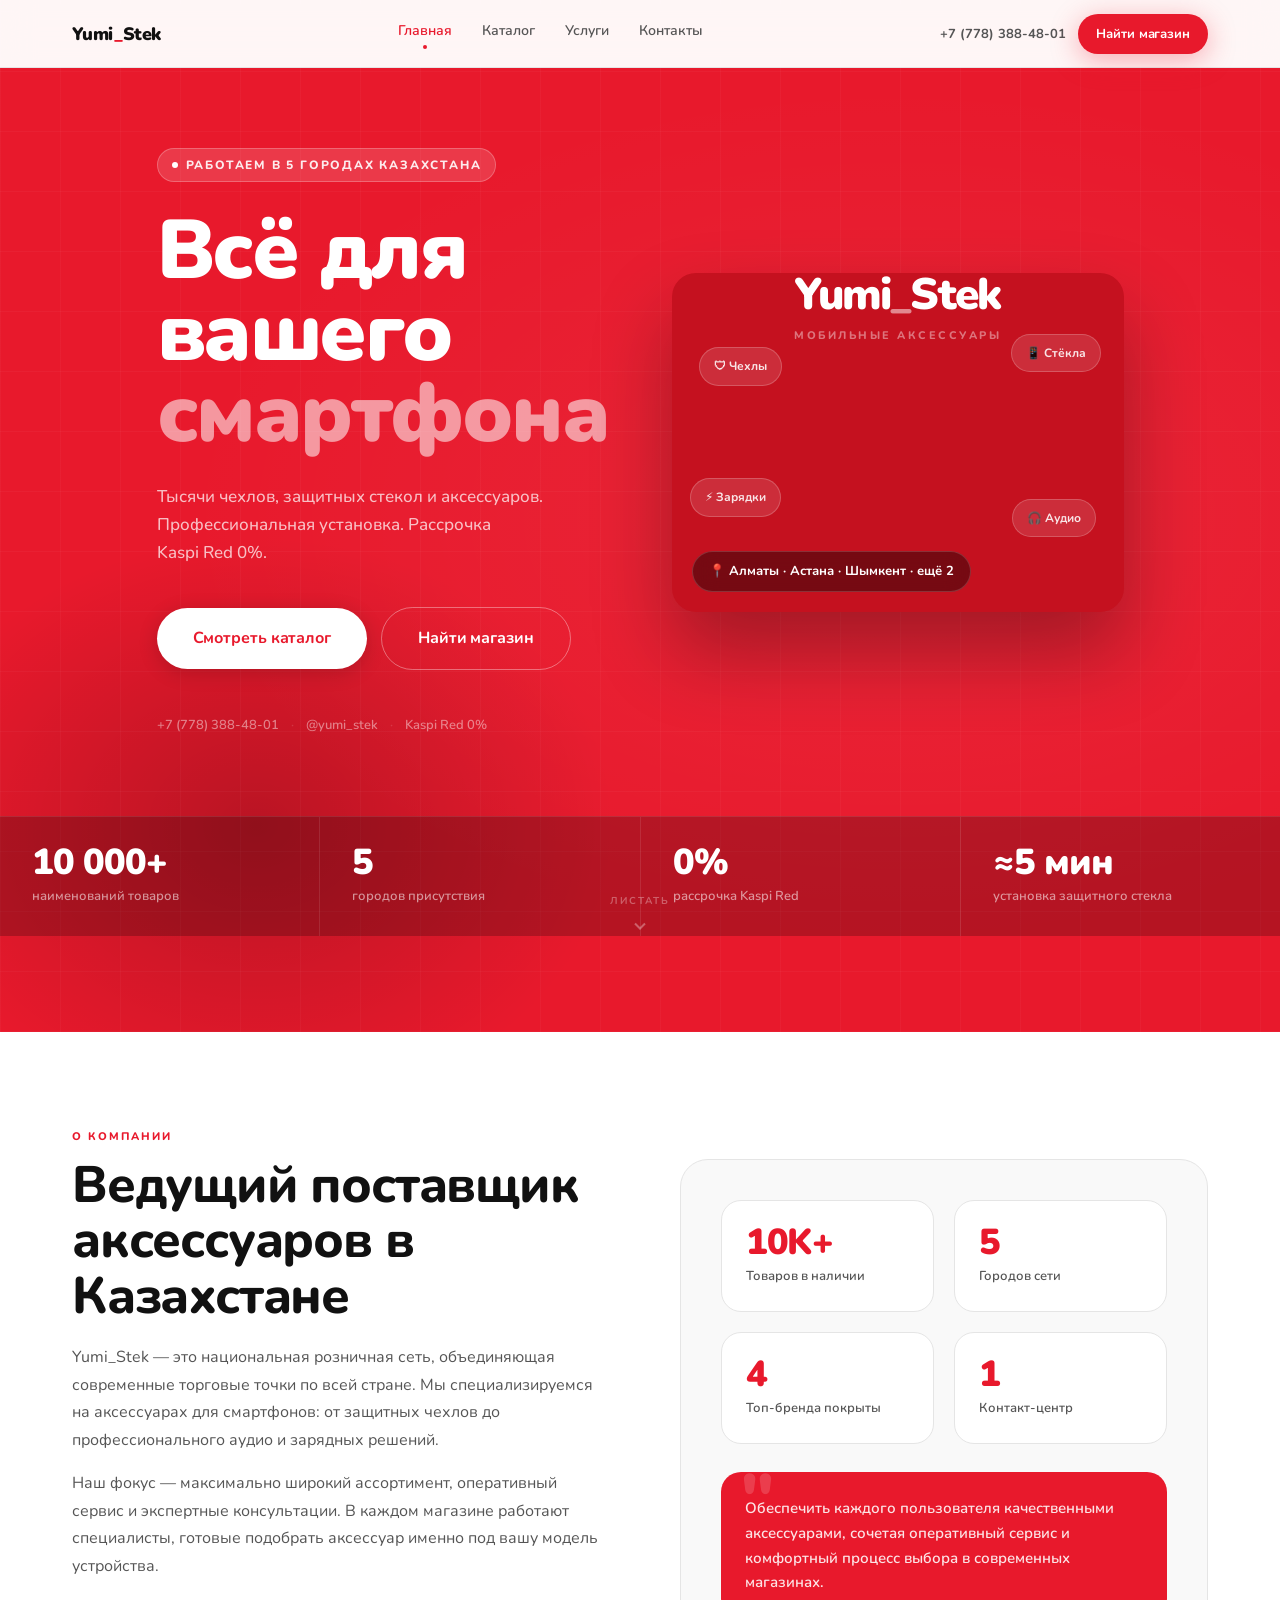
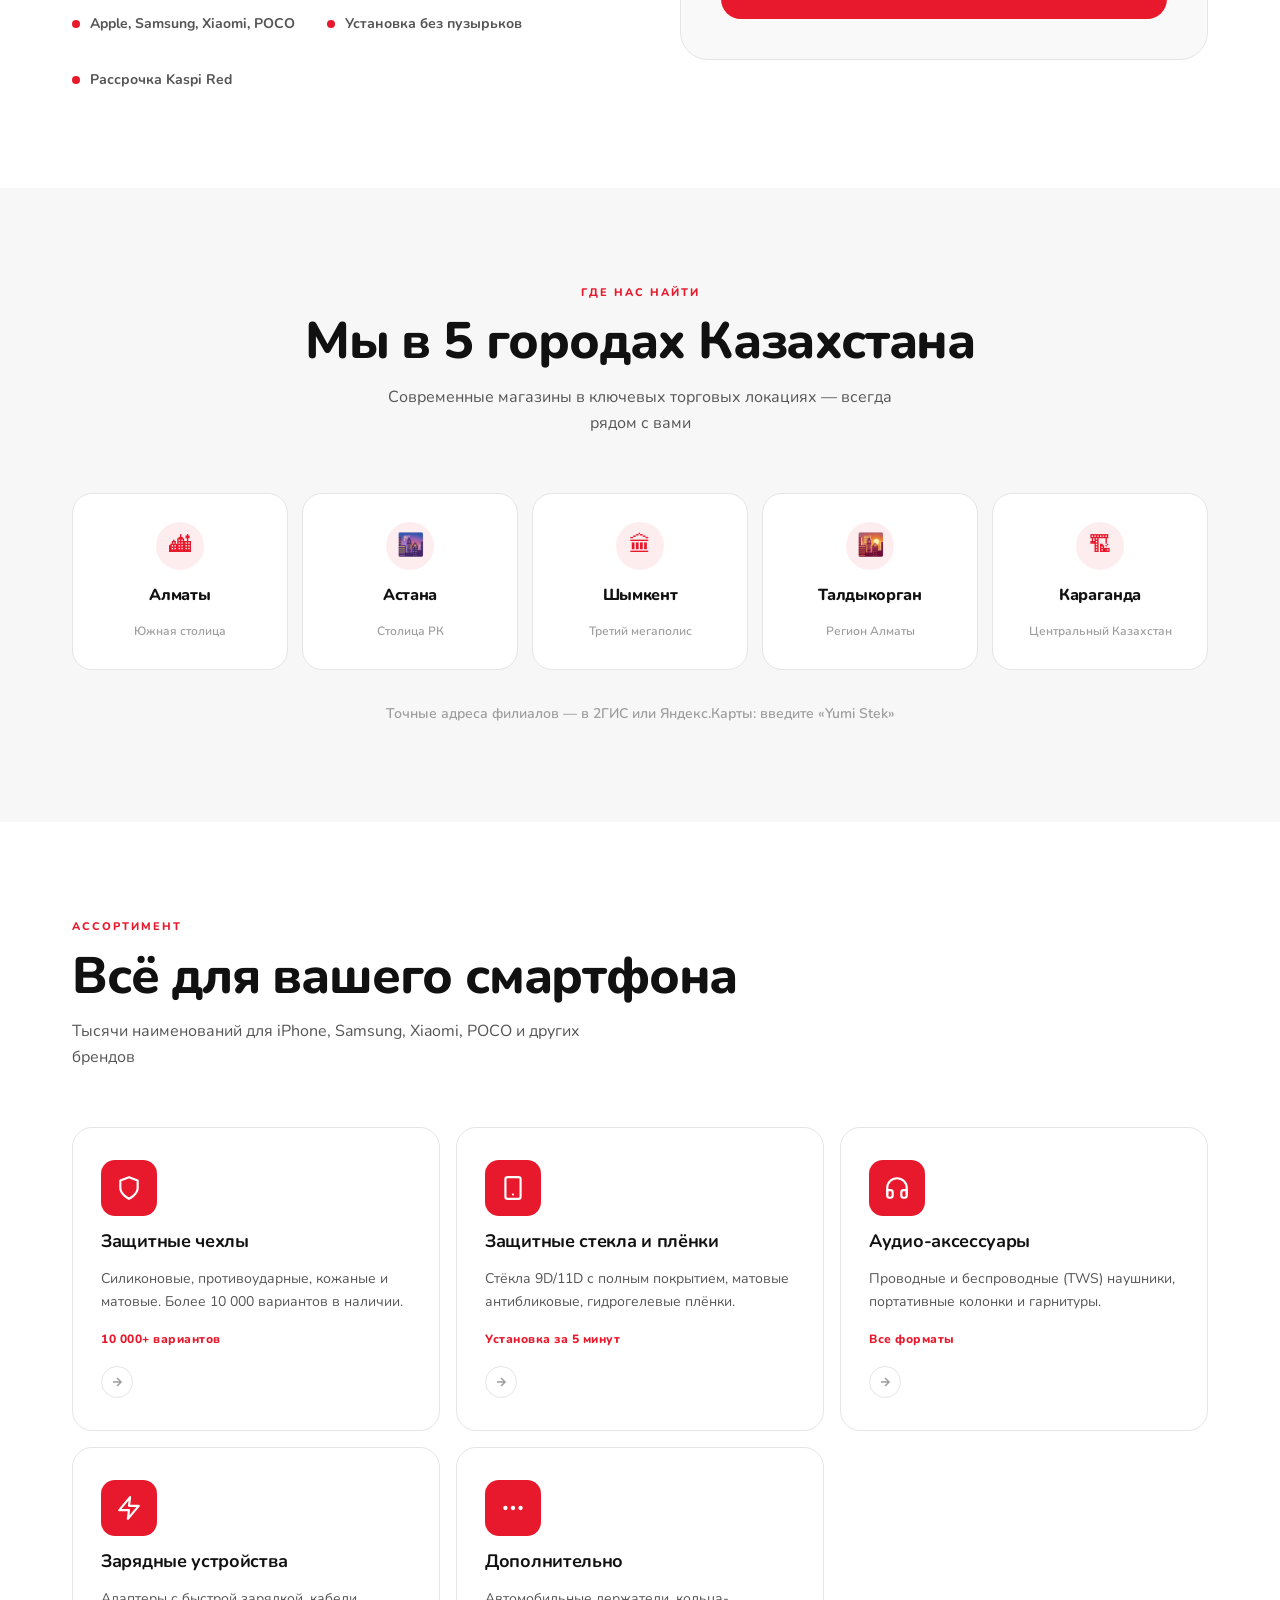
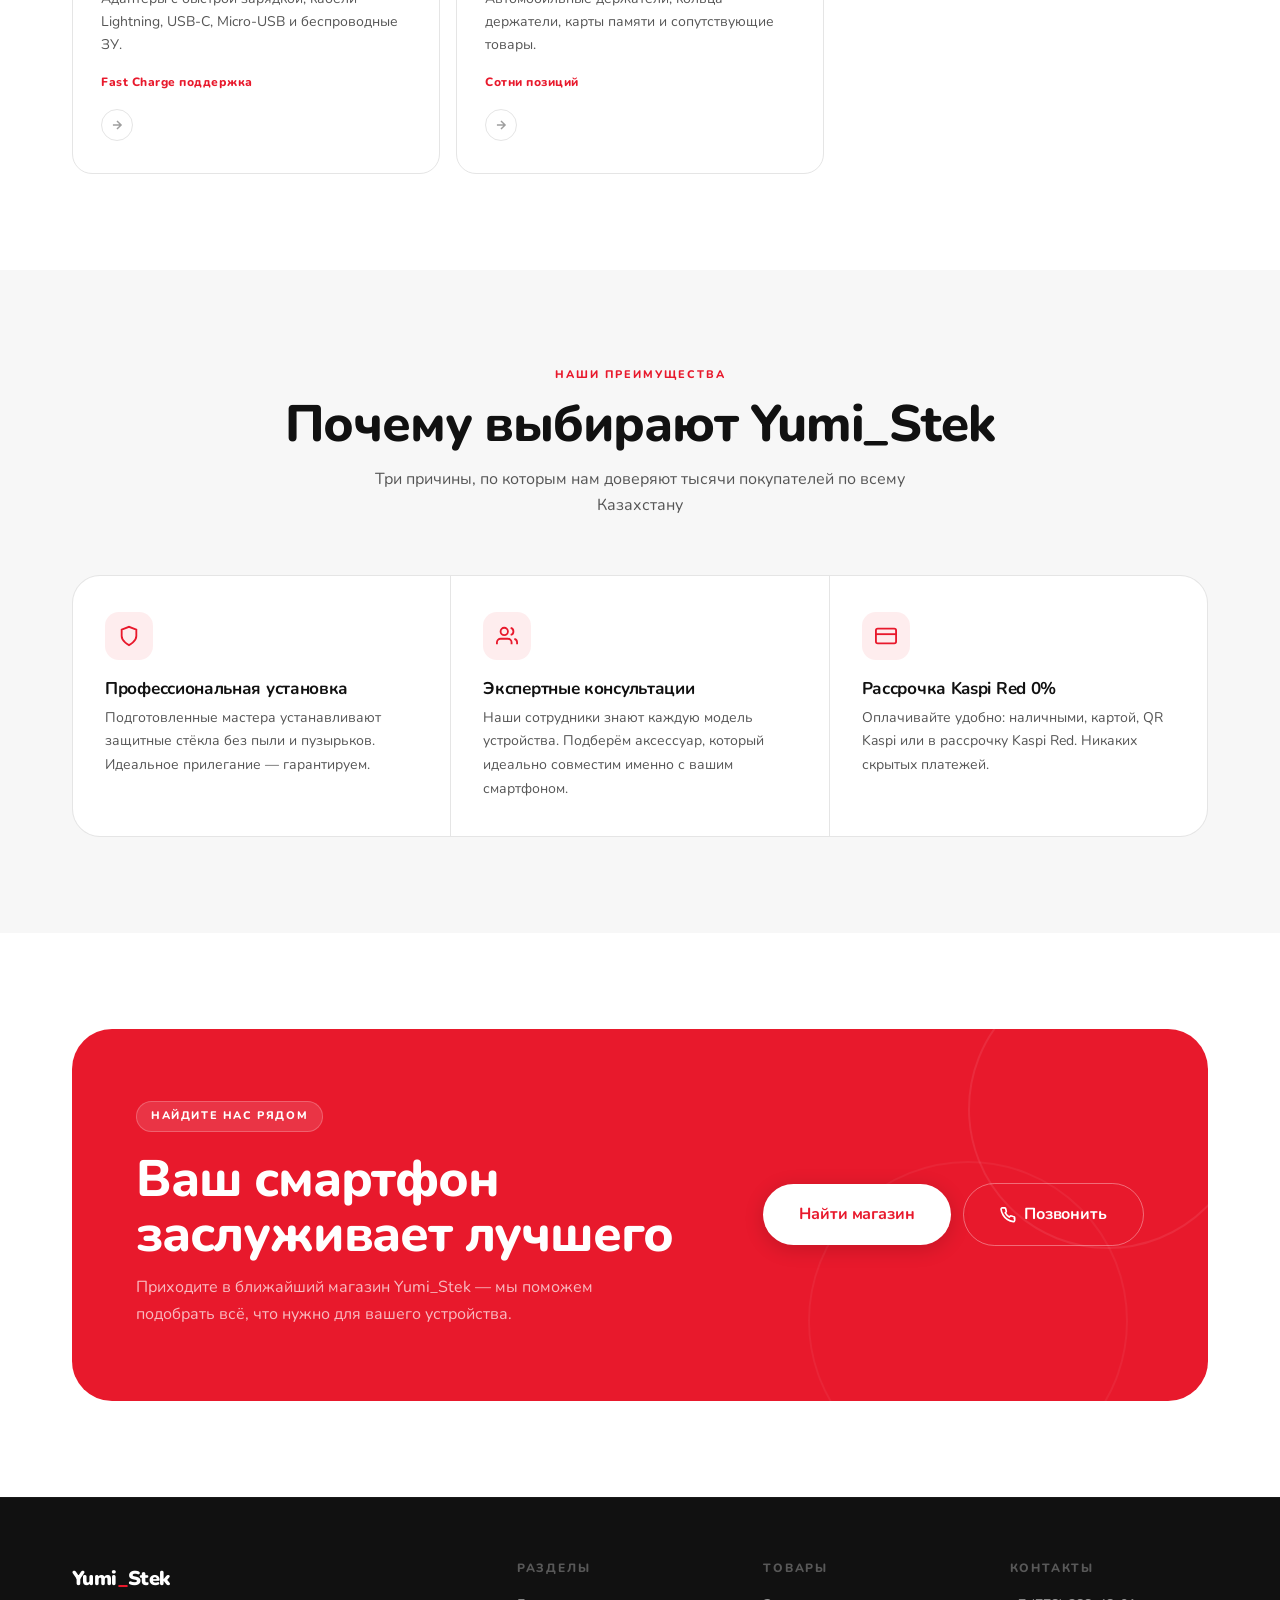
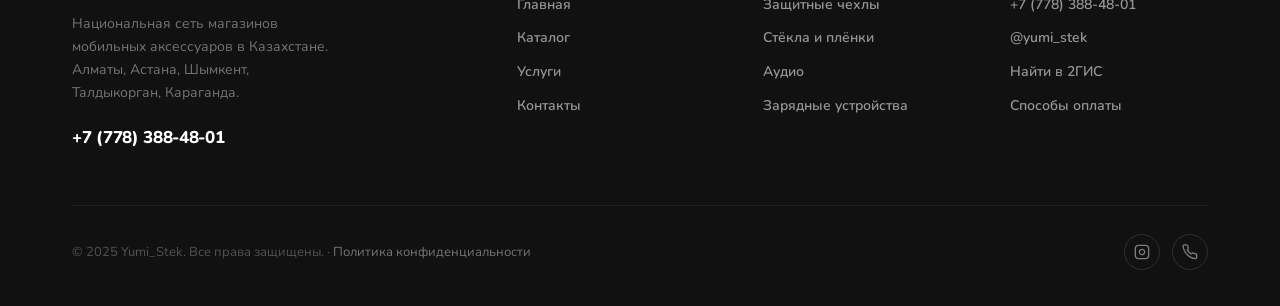
==== commit 99a33788: "Sync: privacy policy, requisites, footer links Co-Authored-By: Claude Sonnet 4.6 <noreply@anthropic." ====
--- a/index.html
+++ b/index.html
@@ -370,7 +370,7 @@
       </div>
     </div>
     <div class="footer-bottom">
-      <p>© 2025 Yumi_Stek. Все права защищены.</p>
+      <p>© 2025 Yumi_Stek. Все права защищены. · <a href="privacy.html" style="color:rgba(255,255,255,0.42);transition:color .18s" onmouseover="this.style.color='#fff'" onmouseout="this.style.color='rgba(255,255,255,0.42)'">Политика конфиденциальности</a></p>
       <div class="footer-social">
         <!-- Instagram -->
         <a href="https://instagram.com/yumi_stek" class="social-link" target="_blank" rel="noopener" aria-label="Instagram">
--- a/style.css
+++ b/style.css
@@ -860,3 +860,27 @@
 .cat-sec-icon { transition: transform 0.3s cubic-bezier(0.16,1,0.3,1); }
 .cat-sec-head:hover .cat-sec-icon { transform: scale(1.08) rotate(-4deg); }
 
+
+/* ─── Requisites block ───────────────────────────────────────────── */
+.req-grid {
+  display: grid; grid-template-columns: repeat(3, 1fr); gap: 12px;
+}
+.req-item {
+  border: 1.5px solid var(--border); border-radius: var(--r-lg);
+  padding: 24px 28px; background: var(--bg);
+  display: flex; flex-direction: column; gap: 6px;
+}
+.req-item--wide { grid-column: span 3; }
+.req-label {
+  font-size: 11px; font-weight: 800; letter-spacing: 1.6px;
+  text-transform: uppercase; color: var(--tx-3);
+}
+.req-value {
+  font-size: 16px; font-weight: 700; color: var(--tx); line-height: 1.5;
+}
+.req-value a { color: var(--red); }
+.req-value a:hover { opacity: 0.75; }
+@media (max-width: 768px) {
+  .req-grid { grid-template-columns: 1fr; }
+  .req-item--wide { grid-column: span 1; }
+}
